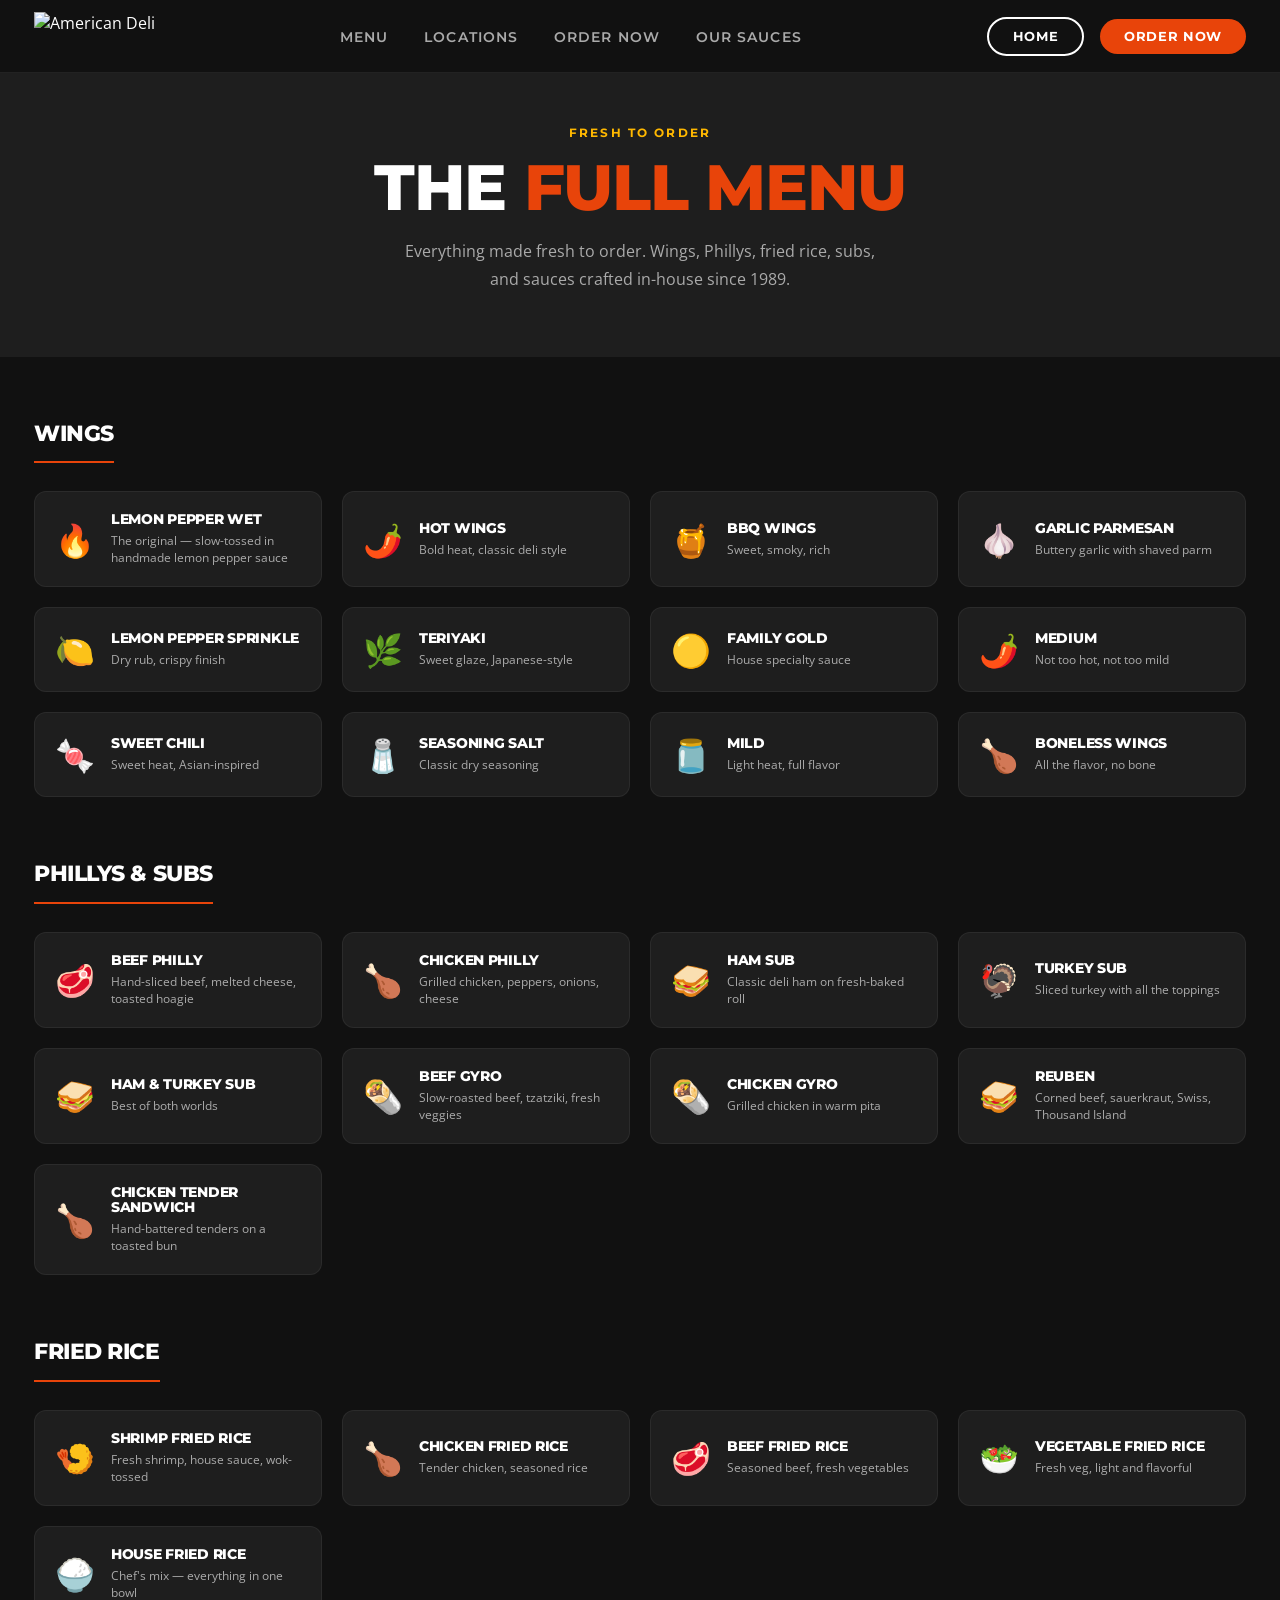
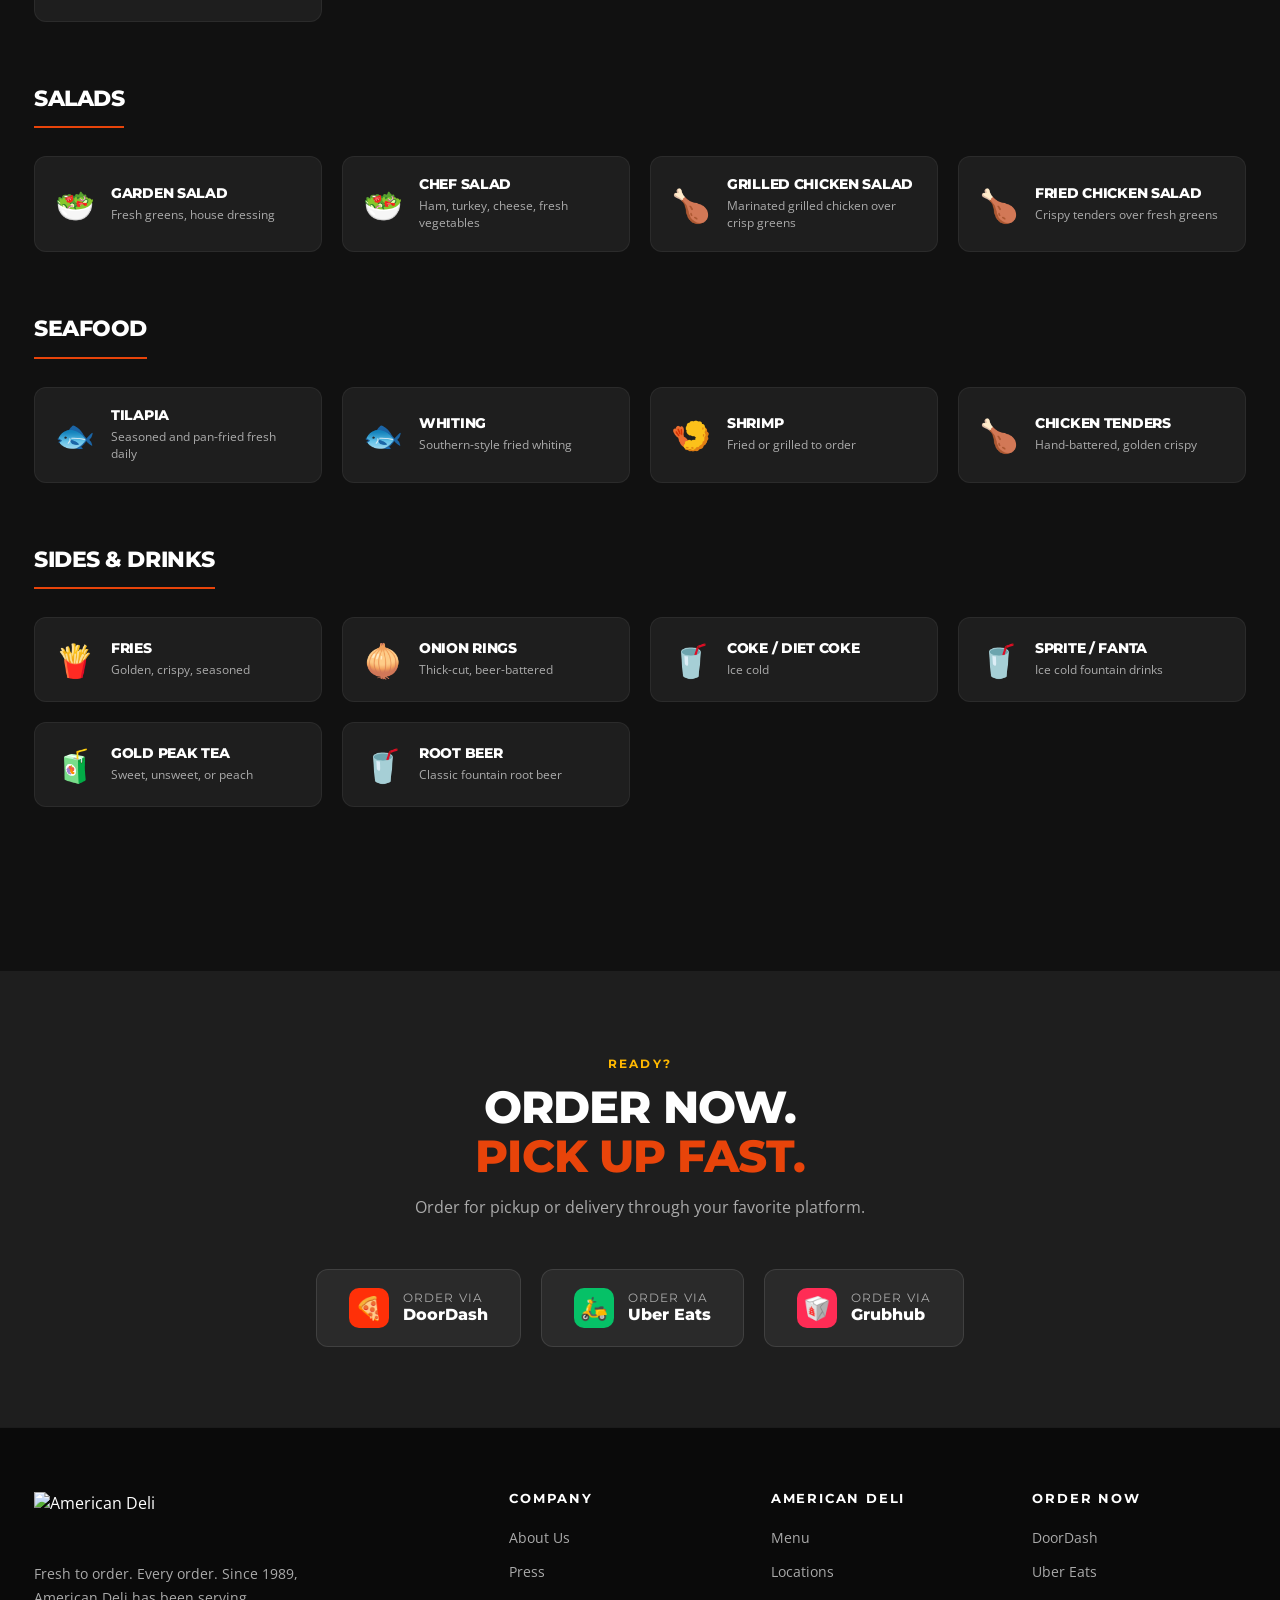
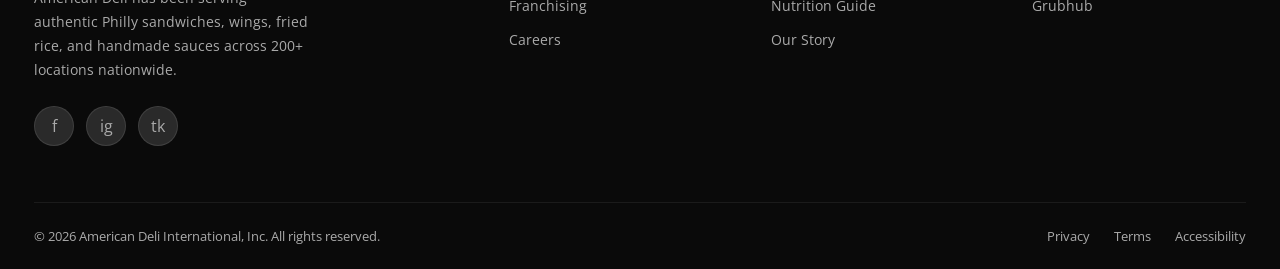
==== menu.html @ de36c2d8 "Full redesign: American Deli content with KFC Pakistan layout system - index.html: hero, deals grid," ====
<!DOCTYPE html>
<html lang="en">
<head>
  <meta charset="UTF-8" />
  <meta name="viewport" content="width=device-width, initial-scale=1.0" />
  <title>Menu — American Deli</title>
  <meta name="description" content="Full menu: wings, Philly sandwiches, fried rice, subs, sides, and more. Fresh to order at American Deli.">
  <link rel="stylesheet" href="css/style.css" />
  <link rel="preconnect" href="https://fonts.googleapis.com" />
  <link rel="preconnect" href="https://fonts.gstatic.com" crossorigin />
</head>
<body>

  <!-- ── HEADER ── -->
  <header id="header">
    <div class="container">
      <nav class="nav-inner">
        <a href="index.html" class="nav-logo">
          <img
            src="https://images.squarespace-cdn.com/content/v1/64d523ed9c2ac100f7d13950/18fa8849-ae9c-47ea-8ec4-4a75ed2f31cf/american+deli+logo.png?format=300w"
            alt="American Deli"
          />
        </a>

        <ul class="nav-links">
          <li><a href="menu.html" class="active">Menu</a></li>
          <li><a href="index.html#locations">Locations</a></li>
          <li><a href="index.html#order">Order Now</a></li>
          <li><a href="index.html#sauces">Our Sauces</a></li>
        </ul>

        <div class="nav-actions">
          <a href="index.html" class="btn btn-outline">Home</a>
          <a href="index.html#order" class="btn btn-primary">Order Now</a>
        </div>

        <button class="hamburger" id="hamburger" aria-label="Open menu">
          <span></span><span></span><span></span>
        </button>
      </nav>
    </div>

    <div class="mobile-menu" id="mobileMenu">
      <a href="menu.html">Menu</a>
      <a href="index.html#locations">Locations</a>
      <a href="index.html#sauces">Our Sauces</a>
      <a href="index.html#order" class="btn btn-primary">Order Now</a>
    </div>
  </header>

  <!-- ── MENU HERO ── -->
  <section class="menu-hero">
    <div class="container">
      <span class="section-label">Fresh To Order</span>
      <h1>The <span>Full Menu</span></h1>
      <p>Everything made fresh to order. Wings, Phillys, fried rice, subs, and sauces crafted in-house since 1989.</p>
    </div>
  </section>

  <!-- ── FULL MENU ── -->
  <section class="full-menu-section">
    <div class="container">

      <!-- WINGS -->
      <div class="menu-category-block reveal">
        <h3 class="category-title">Wings</h3>
        <div class="full-menu-grid">
          <div class="full-menu-item">
            <span class="item-icon">🔥</span>
            <div class="item-info">
              <h4>Lemon Pepper Wet</h4>
              <p>The original — slow-tossed in handmade lemon pepper sauce</p>
            </div>
          </div>
          <div class="full-menu-item">
            <span class="item-icon">🌶️</span>
            <div class="item-info">
              <h4>Hot Wings</h4>
              <p>Bold heat, classic deli style</p>
            </div>
          </div>
          <div class="full-menu-item">
            <span class="item-icon">🍯</span>
            <div class="item-info">
              <h4>BBQ Wings</h4>
              <p>Sweet, smoky, rich</p>
            </div>
          </div>
          <div class="full-menu-item">
            <span class="item-icon">🧄</span>
            <div class="item-info">
              <h4>Garlic Parmesan</h4>
              <p>Buttery garlic with shaved parm</p>
            </div>
          </div>
          <div class="full-menu-item">
            <span class="item-icon">🍋</span>
            <div class="item-info">
              <h4>Lemon Pepper Sprinkle</h4>
              <p>Dry rub, crispy finish</p>
            </div>
          </div>
          <div class="full-menu-item">
            <span class="item-icon">🌿</span>
            <div class="item-info">
              <h4>Teriyaki</h4>
              <p>Sweet glaze, Japanese-style</p>
            </div>
          </div>
          <div class="full-menu-item">
            <span class="item-icon">🟡</span>
            <div class="item-info">
              <h4>Family Gold</h4>
              <p>House specialty sauce</p>
            </div>
          </div>
          <div class="full-menu-item">
            <span class="item-icon">🌶️</span>
            <div class="item-info">
              <h4>Medium</h4>
              <p>Not too hot, not too mild</p>
            </div>
          </div>
          <div class="full-menu-item">
            <span class="item-icon">🍬</span>
            <div class="item-info">
              <h4>Sweet Chili</h4>
              <p>Sweet heat, Asian-inspired</p>
            </div>
          </div>
          <div class="full-menu-item">
            <span class="item-icon">🧂</span>
            <div class="item-info">
              <h4>Seasoning Salt</h4>
              <p>Classic dry seasoning</p>
            </div>
          </div>
          <div class="full-menu-item">
            <span class="item-icon">🫙</span>
            <div class="item-info">
              <h4>Mild</h4>
              <p>Light heat, full flavor</p>
            </div>
          </div>
          <div class="full-menu-item">
            <span class="item-icon">🍗</span>
            <div class="item-info">
              <h4>Boneless Wings</h4>
              <p>All the flavor, no bone</p>
            </div>
          </div>
        </div>
      </div>

      <!-- PHILLYS & SUBS -->
      <div class="menu-category-block reveal">
        <h3 class="category-title">Phillys & Subs</h3>
        <div class="full-menu-grid">
          <div class="full-menu-item">
            <span class="item-icon">🥩</span>
            <div class="item-info">
              <h4>Beef Philly</h4>
              <p>Hand-sliced beef, melted cheese, toasted hoagie</p>
            </div>
          </div>
          <div class="full-menu-item">
            <span class="item-icon">🍗</span>
            <div class="item-info">
              <h4>Chicken Philly</h4>
              <p>Grilled chicken, peppers, onions, cheese</p>
            </div>
          </div>
          <div class="full-menu-item">
            <span class="item-icon">🥪</span>
            <div class="item-info">
              <h4>Ham Sub</h4>
              <p>Classic deli ham on fresh-baked roll</p>
            </div>
          </div>
          <div class="full-menu-item">
            <span class="item-icon">🦃</span>
            <div class="item-info">
              <h4>Turkey Sub</h4>
              <p>Sliced turkey with all the toppings</p>
            </div>
          </div>
          <div class="full-menu-item">
            <span class="item-icon">🥪</span>
            <div class="item-info">
              <h4>Ham & Turkey Sub</h4>
              <p>Best of both worlds</p>
            </div>
          </div>
          <div class="full-menu-item">
            <span class="item-icon">🌯</span>
            <div class="item-info">
              <h4>Beef Gyro</h4>
              <p>Slow-roasted beef, tzatziki, fresh veggies</p>
            </div>
          </div>
          <div class="full-menu-item">
            <span class="item-icon">🌯</span>
            <div class="item-info">
              <h4>Chicken Gyro</h4>
              <p>Grilled chicken in warm pita</p>
            </div>
          </div>
          <div class="full-menu-item">
            <span class="item-icon">🥪</span>
            <div class="item-info">
              <h4>Reuben</h4>
              <p>Corned beef, sauerkraut, Swiss, Thousand Island</p>
            </div>
          </div>
          <div class="full-menu-item">
            <span class="item-icon">🍗</span>
            <div class="item-info">
              <h4>Chicken Tender Sandwich</h4>
              <p>Hand-battered tenders on a toasted bun</p>
            </div>
          </div>
        </div>
      </div>

      <!-- FRIED RICE -->
      <div class="menu-category-block reveal">
        <h3 class="category-title">Fried Rice</h3>
        <div class="full-menu-grid">
          <div class="full-menu-item">
            <span class="item-icon">🍤</span>
            <div class="item-info">
              <h4>Shrimp Fried Rice</h4>
              <p>Fresh shrimp, house sauce, wok-tossed</p>
            </div>
          </div>
          <div class="full-menu-item">
            <span class="item-icon">🍗</span>
            <div class="item-info">
              <h4>Chicken Fried Rice</h4>
              <p>Tender chicken, seasoned rice</p>
            </div>
          </div>
          <div class="full-menu-item">
            <span class="item-icon">🥩</span>
            <div class="item-info">
              <h4>Beef Fried Rice</h4>
              <p>Seasoned beef, fresh vegetables</p>
            </div>
          </div>
          <div class="full-menu-item">
            <span class="item-icon">🥗</span>
            <div class="item-info">
              <h4>Vegetable Fried Rice</h4>
              <p>Fresh veg, light and flavorful</p>
            </div>
          </div>
          <div class="full-menu-item">
            <span class="item-icon">🍚</span>
            <div class="item-info">
              <h4>House Fried Rice</h4>
              <p>Chef's mix — everything in one bowl</p>
            </div>
          </div>
        </div>
      </div>

      <!-- SALADS -->
      <div class="menu-category-block reveal">
        <h3 class="category-title">Salads</h3>
        <div class="full-menu-grid">
          <div class="full-menu-item">
            <span class="item-icon">🥗</span>
            <div class="item-info">
              <h4>Garden Salad</h4>
              <p>Fresh greens, house dressing</p>
            </div>
          </div>
          <div class="full-menu-item">
            <span class="item-icon">🥗</span>
            <div class="item-info">
              <h4>Chef Salad</h4>
              <p>Ham, turkey, cheese, fresh vegetables</p>
            </div>
          </div>
          <div class="full-menu-item">
            <span class="item-icon">🍗</span>
            <div class="item-info">
              <h4>Grilled Chicken Salad</h4>
              <p>Marinated grilled chicken over crisp greens</p>
            </div>
          </div>
          <div class="full-menu-item">
            <span class="item-icon">🍗</span>
            <div class="item-info">
              <h4>Fried Chicken Salad</h4>
              <p>Crispy tenders over fresh greens</p>
            </div>
          </div>
        </div>
      </div>

      <!-- SEAFOOD -->
      <div class="menu-category-block reveal">
        <h3 class="category-title">Seafood</h3>
        <div class="full-menu-grid">
          <div class="full-menu-item">
            <span class="item-icon">🐟</span>
            <div class="item-info">
              <h4>Tilapia</h4>
              <p>Seasoned and pan-fried fresh daily</p>
            </div>
          </div>
          <div class="full-menu-item">
            <span class="item-icon">🐟</span>
            <div class="item-info">
              <h4>Whiting</h4>
              <p>Southern-style fried whiting</p>
            </div>
          </div>
          <div class="full-menu-item">
            <span class="item-icon">🍤</span>
            <div class="item-info">
              <h4>Shrimp</h4>
              <p>Fried or grilled to order</p>
            </div>
          </div>
          <div class="full-menu-item">
            <span class="item-icon">🍗</span>
            <div class="item-info">
              <h4>Chicken Tenders</h4>
              <p>Hand-battered, golden crispy</p>
            </div>
          </div>
        </div>
      </div>

      <!-- SIDES & DRINKS -->
      <div class="menu-category-block reveal">
        <h3 class="category-title">Sides & Drinks</h3>
        <div class="full-menu-grid">
          <div class="full-menu-item">
            <span class="item-icon">🍟</span>
            <div class="item-info">
              <h4>Fries</h4>
              <p>Golden, crispy, seasoned</p>
            </div>
          </div>
          <div class="full-menu-item">
            <span class="item-icon">🧅</span>
            <div class="item-info">
              <h4>Onion Rings</h4>
              <p>Thick-cut, beer-battered</p>
            </div>
          </div>
          <div class="full-menu-item">
            <span class="item-icon">🥤</span>
            <div class="item-info">
              <h4>Coke / Diet Coke</h4>
              <p>Ice cold</p>
            </div>
          </div>
          <div class="full-menu-item">
            <span class="item-icon">🥤</span>
            <div class="item-info">
              <h4>Sprite / Fanta</h4>
              <p>Ice cold fountain drinks</p>
            </div>
          </div>
          <div class="full-menu-item">
            <span class="item-icon">🧃</span>
            <div class="item-info">
              <h4>Gold Peak Tea</h4>
              <p>Sweet, unsweet, or peach</p>
            </div>
          </div>
          <div class="full-menu-item">
            <span class="item-icon">🥤</span>
            <div class="item-info">
              <h4>Root Beer</h4>
              <p>Classic fountain root beer</p>
            </div>
          </div>
        </div>
      </div>

    </div>
  </section>

  <!-- ── ORDER CTA ── -->
  <section class="order-section" id="order" style="padding: 80px 0;">
    <div class="container">
      <span class="section-label reveal">Ready?</span>
      <h2 class="reveal">Order Now.<br /><span>Pick Up Fast.</span></h2>
      <p class="subtitle reveal">
        Order for pickup or delivery through your favorite platform.
      </p>
      <div class="platforms-grid reveal">
        <a href="#" class="platform-btn">
          <div class="platform-icon" style="background:#FF3008;">🍕</div>
          <div class="platform-info">
            <div class="label">Order via</div>
            <div class="name">DoorDash</div>
          </div>
        </a>
        <a href="#" class="platform-btn">
          <div class="platform-icon" style="background:#06C167;">🛵</div>
          <div class="platform-info">
            <div class="label">Order via</div>
            <div class="name">Uber Eats</div>
          </div>
        </a>
        <a href="#" class="platform-btn">
          <div class="platform-icon" style="background:#FF2C55;">🥡</div>
          <div class="platform-info">
            <div class="label">Order via</div>
            <div class="name">Grubhub</div>
          </div>
        </a>
      </div>
    </div>
  </section>

  <!-- ── FOOTER ── -->
  <footer>
    <div class="container">
      <div class="footer-grid">
        <div class="footer-brand">
          <img
            src="https://images.squarespace-cdn.com/content/v1/64d523ed9c2ac100f7d13950/18fa8849-ae9c-47ea-8ec4-4a75ed2f31cf/american+deli+logo.png?format=300w"
            alt="American Deli"
          />
          <p>
            Fresh to order. Every order. Since 1989, American Deli has been serving
            authentic Philly sandwiches, wings, fried rice, and handmade sauces
            across 200+ locations nationwide.
          </p>
          <div class="footer-social">
            <a href="#" class="social-link" aria-label="Facebook">f</a>
            <a href="#" class="social-link" aria-label="Instagram">ig</a>
            <a href="#" class="social-link" aria-label="TikTok">tk</a>
          </div>
        </div>

        <div class="footer-col">
          <h5>Company</h5>
          <ul>
            <li><a href="#">About Us</a></li>
            <li><a href="#">Press</a></li>
            <li><a href="#">Franchising</a></li>
            <li><a href="#">Careers</a></li>
          </ul>
        </div>

        <div class="footer-col">
          <h5>American Deli</h5>
          <ul>
            <li><a href="menu.html">Menu</a></li>
            <li><a href="#">Locations</a></li>
            <li><a href="#">Nutrition Guide</a></li>
            <li><a href="#">Our Story</a></li>
          </ul>
        </div>

        <div class="footer-col">
          <h5>Order Now</h5>
          <ul>
            <li><a href="#">DoorDash</a></li>
            <li><a href="#">Uber Eats</a></li>
            <li><a href="#">Grubhub</a></li>
          </ul>
        </div>
      </div>

      <div class="footer-bottom">
        <p>&copy; 2026 American Deli International, Inc. All rights reserved.</p>
        <div class="footer-legal">
          <a href="#">Privacy</a>
          <a href="#">Terms</a>
          <a href="#">Accessibility</a>
        </div>
      </div>
    </div>
  </footer>

  <script src="js/main.js"></script>
</body>
</html>
---- css/style.css ----
/* ============================================================
   AMERICAN DELI — KFC Pakistan Layout System
   Colors: American Deli Brand | Layout: KFC Pakistan
   ============================================================ */

@import url('https://fonts.googleapis.com/css2?family=Montserrat:wght@400;600;700;800;900&family=Open+Sans:wght@400;600&display=swap');

/* ── Reset & Base ── */
*, *::before, *::after { margin: 0; padding: 0; box-sizing: border-box; }

:root {
  --red:        #D62300;
  --orange:     #E8440A;
  --gold:       #FFB800;
  --dark:       #111111;
  --dark-card:  #1E1E1E;
  --dark-2:     #2A2A2A;
  --mid:        #3A3A3A;
  --light:      #F5F0E8;
  --white:      #FFFFFF;
  --text-muted: #AAAAAA;
  --radius:     12px;
  --radius-lg:  20px;
  --transition: 0.3s ease;
  --shadow:     0 8px 32px rgba(0,0,0,0.45);
}

html { scroll-behavior: smooth; }

body {
  font-family: 'Open Sans', sans-serif;
  background: var(--dark);
  color: var(--white);
  overflow-x: hidden;
}

h1, h2, h3, h4, h5 {
  font-family: 'Montserrat', sans-serif;
  font-weight: 800;
  line-height: 1.1;
  letter-spacing: -0.02em;
}

a { text-decoration: none; color: inherit; }
img { display: block; max-width: 100%; }
ul { list-style: none; }

/* ── Utility ── */
.container {
  width: 100%;
  max-width: 1260px;
  margin: 0 auto;
  padding: 0 24px;
}

.btn {
  display: inline-flex;
  align-items: center;
  gap: 8px;
  padding: 14px 32px;
  border-radius: 50px;
  font-family: 'Montserrat', sans-serif;
  font-weight: 700;
  font-size: 0.9rem;
  letter-spacing: 0.05em;
  text-transform: uppercase;
  cursor: pointer;
  border: none;
  transition: transform var(--transition), box-shadow var(--transition), background var(--transition);
}

.btn:hover { transform: translateY(-2px); box-shadow: 0 8px 24px rgba(232,68,10,0.45); }
.btn:active { transform: translateY(0); }

.btn-primary {
  background: var(--orange);
  color: var(--white);
}
.btn-primary:hover { background: var(--red); }

.btn-outline {
  background: transparent;
  color: var(--white);
  border: 2px solid var(--white);
}
.btn-outline:hover {
  background: var(--white);
  color: var(--dark);
  box-shadow: 0 8px 24px rgba(255,255,255,0.2);
}

.btn-gold {
  background: var(--gold);
  color: var(--dark);
}
.btn-gold:hover { background: #e6a500; box-shadow: 0 8px 24px rgba(255,184,0,0.45); }

.section-label {
  display: inline-block;
  font-family: 'Montserrat', sans-serif;
  font-size: 0.75rem;
  font-weight: 700;
  letter-spacing: 0.18em;
  text-transform: uppercase;
  color: var(--gold);
  margin-bottom: 12px;
}

/* ============================================================
   HEADER / NAV
   ============================================================ */
#header {
  position: fixed;
  top: 0; left: 0; right: 0;
  z-index: 1000;
  background: rgba(17,17,17,0.96);
  backdrop-filter: blur(12px);
  border-bottom: 1px solid rgba(255,255,255,0.07);
  transition: background var(--transition);
}

#header.scrolled {
  background: rgba(17,17,17,0.99);
  box-shadow: 0 4px 24px rgba(0,0,0,0.5);
}

.nav-inner {
  display: flex;
  align-items: center;
  justify-content: space-between;
  height: 72px;
  gap: 32px;
}

.nav-logo img {
  height: 48px;
  width: auto;
  object-fit: contain;
}

.nav-links {
  display: flex;
  align-items: center;
  gap: 36px;
}

.nav-links a {
  font-family: 'Montserrat', sans-serif;
  font-weight: 600;
  font-size: 0.85rem;
  letter-spacing: 0.08em;
  text-transform: uppercase;
  color: var(--text-muted);
  transition: color var(--transition);
  position: relative;
}

.nav-links a::after {
  content: '';
  position: absolute;
  bottom: -4px; left: 0;
  width: 0; height: 2px;
  background: var(--orange);
  transition: width var(--transition);
}

.nav-links a:hover { color: var(--white); }
.nav-links a:hover::after { width: 100%; }
.nav-links a.active { color: var(--white); }
.nav-links a.active::after { width: 100%; }

.nav-actions { display: flex; align-items: center; gap: 16px; }

.nav-actions .btn { padding: 10px 24px; font-size: 0.8rem; }

.hamburger {
  display: none;
  flex-direction: column;
  gap: 5px;
  cursor: pointer;
  padding: 4px;
  background: none;
  border: none;
}

.hamburger span {
  display: block;
  width: 26px; height: 2px;
  background: var(--white);
  border-radius: 2px;
  transition: var(--transition);
}

.hamburger.open span:nth-child(1) { transform: rotate(45deg) translate(5px, 5px); }
.hamburger.open span:nth-child(2) { opacity: 0; }
.hamburger.open span:nth-child(3) { transform: rotate(-45deg) translate(5px, -5px); }

.mobile-menu {
  display: none;
  flex-direction: column;
  background: var(--dark-card);
  padding: 24px;
  border-top: 1px solid rgba(255,255,255,0.07);
}

.mobile-menu.open { display: flex; }

.mobile-menu a {
  font-family: 'Montserrat', sans-serif;
  font-weight: 700;
  font-size: 1.1rem;
  text-transform: uppercase;
  letter-spacing: 0.06em;
  color: var(--white);
  padding: 14px 0;
  border-bottom: 1px solid rgba(255,255,255,0.07);
  transition: color var(--transition);
}

.mobile-menu a:hover { color: var(--orange); }
.mobile-menu .btn { margin-top: 20px; width: 100%; justify-content: center; }

/* ============================================================
   ANNOUNCEMENT TICKER
   ============================================================ */
.ticker-bar {
  background: var(--orange);
  padding: 10px 0;
  overflow: hidden;
  margin-top: 72px;
}

.ticker-track {
  display: flex;
  gap: 64px;
  animation: ticker 25s linear infinite;
  white-space: nowrap;
}

.ticker-track span {
  font-family: 'Montserrat', sans-serif;
  font-weight: 700;
  font-size: 0.78rem;
  letter-spacing: 0.15em;
  text-transform: uppercase;
  color: var(--white);
  flex-shrink: 0;
}

.ticker-track span::before {
  content: '★';
  margin-right: 24px;
  color: var(--gold);
}

@keyframes ticker {
  from { transform: translateX(0); }
  to   { transform: translateX(-50%); }
}

/* ============================================================
   HERO
   ============================================================ */
.hero {
  position: relative;
  min-height: 92vh;
  display: flex;
  align-items: center;
  overflow: hidden;
  background: var(--dark);
}

.hero-bg {
  position: absolute;
  inset: 0;
  background-image: url('https://images.squarespace-cdn.com/content/v1/64d523ed9c2ac100f7d13950/fda7f57f-2d2b-4f6a-8cf2-ff413289a75f/Hero-food.jpg');
  background-size: cover;
  background-position: center 30%;
  transform: scale(1.05);
  transition: transform 8s ease;
}

.hero-bg.loaded { transform: scale(1); }

.hero-overlay {
  position: absolute;
  inset: 0;
  background: linear-gradient(
    105deg,
    rgba(17,17,17,0.92) 0%,
    rgba(17,17,17,0.75) 45%,
    rgba(17,17,17,0.2) 100%
  );
}

.hero-content {
  position: relative;
  z-index: 2;
  max-width: 640px;
}

.hero-content .section-label { font-size: 0.8rem; }

.hero-content h1 {
  font-size: clamp(2.8rem, 6vw, 5.2rem);
  font-weight: 900;
  text-transform: uppercase;
  color: var(--white);
  margin-bottom: 8px;
  line-height: 1.0;
}

.hero-content h1 span { color: var(--orange); }

.hero-subtitle {
  font-size: clamp(1rem, 2vw, 1.25rem);
  color: var(--text-muted);
  font-weight: 400;
  line-height: 1.6;
  margin-bottom: 36px;
  max-width: 480px;
}

.hero-actions { display: flex; gap: 16px; flex-wrap: wrap; }

.hero-badge {
  position: absolute;
  bottom: 40px; right: 40px;
  width: 110px; height: 110px;
  border-radius: 50%;
  background: var(--orange);
  display: flex;
  flex-direction: column;
  align-items: center;
  justify-content: center;
  text-align: center;
  padding: 12px;
  animation: pulse-badge 3s ease-in-out infinite;
  z-index: 2;
}

.hero-badge span:first-child {
  font-family: 'Montserrat', sans-serif;
  font-weight: 900;
  font-size: 1.6rem;
  line-height: 1;
  color: var(--white);
}

.hero-badge span:last-child {
  font-family: 'Montserrat', sans-serif;
  font-weight: 700;
  font-size: 0.6rem;
  letter-spacing: 0.1em;
  text-transform: uppercase;
  color: rgba(255,255,255,0.85);
}

@keyframes pulse-badge {
  0%, 100% { transform: scale(1); box-shadow: 0 0 0 0 rgba(232,68,10,0.5); }
  50% { transform: scale(1.04); box-shadow: 0 0 0 16px rgba(232,68,10,0); }
}

/* ============================================================
   FEATURED DEALS STRIP
   ============================================================ */
.deals-strip {
  background: var(--dark-card);
  padding: 64px 0;
}

.section-header {
  display: flex;
  align-items: flex-end;
  justify-content: space-between;
  margin-bottom: 40px;
  gap: 16px;
}

.section-header h2 {
  font-size: clamp(1.6rem, 3vw, 2.4rem);
  text-transform: uppercase;
  color: var(--white);
}

.section-header h2 span { color: var(--orange); }

.deals-grid {
  display: grid;
  grid-template-columns: repeat(3, 1fr);
  gap: 24px;
}

.deal-card {
  background: var(--dark-2);
  border-radius: var(--radius-lg);
  overflow: hidden;
  position: relative;
  cursor: pointer;
  transition: transform var(--transition), box-shadow var(--transition);
  border: 1px solid rgba(255,255,255,0.06);
}

.deal-card:hover {
  transform: translateY(-6px);
  box-shadow: 0 20px 48px rgba(0,0,0,0.5);
  border-color: rgba(232,68,10,0.3);
}

.deal-card-img {
  position: relative;
  height: 220px;
  overflow: hidden;
  background: var(--mid);
}

.deal-card-img img {
  width: 100%; height: 100%;
  object-fit: cover;
  transition: transform 0.5s ease;
}

.deal-card:hover .deal-card-img img { transform: scale(1.08); }

.deal-tag {
  position: absolute;
  top: 14px; left: 14px;
  background: var(--orange);
  color: var(--white);
  font-family: 'Montserrat', sans-serif;
  font-weight: 700;
  font-size: 0.7rem;
  letter-spacing: 0.1em;
  text-transform: uppercase;
  padding: 5px 12px;
  border-radius: 50px;
}

.deal-card-body {
  padding: 20px 22px 24px;
}

.deal-card-body h3 {
  font-size: 1.1rem;
  font-weight: 800;
  text-transform: uppercase;
  color: var(--white);
  margin-bottom: 8px;
}

.deal-card-body p {
  font-size: 0.85rem;
  color: var(--text-muted);
  line-height: 1.6;
  margin-bottom: 18px;
}

.deal-card-footer {
  display: flex;
  align-items: center;
  justify-content: space-between;
}

.deal-card-footer .btn { padding: 10px 22px; font-size: 0.78rem; }

/* ============================================================
   SIGNATURE SECTION (Split layout)
   ============================================================ */
.signature-section {
  padding: 100px 0;
  background: var(--dark);
}

.signature-grid {
  display: grid;
  grid-template-columns: 1fr 1fr;
  gap: 80px;
  align-items: center;
}

.signature-grid.reverse { direction: rtl; }
.signature-grid.reverse > * { direction: ltr; }

.signature-text .section-label { margin-bottom: 16px; }

.signature-text h2 {
  font-size: clamp(2rem, 4vw, 3.2rem);
  text-transform: uppercase;
  color: var(--white);
  margin-bottom: 20px;
}

.signature-text h2 span { color: var(--orange); }

.signature-text p {
  font-size: 1rem;
  color: var(--text-muted);
  line-height: 1.8;
  margin-bottom: 32px;
}

.signature-img {
  position: relative;
  border-radius: var(--radius-lg);
  overflow: hidden;
}

.signature-img::before {
  content: '';
  position: absolute;
  inset: -2px;
  border-radius: var(--radius-lg);
  background: linear-gradient(135deg, var(--orange), var(--gold));
  z-index: -1;
}

.signature-img img {
  width: 100%; height: 480px;
  object-fit: cover;
  border-radius: var(--radius-lg);
}

/* ============================================================
   MENU CATEGORIES
   ============================================================ */
.menu-section {
  background: var(--dark-card);
  padding: 80px 0;
}

.menu-tabs {
  display: flex;
  gap: 8px;
  margin-bottom: 48px;
  flex-wrap: wrap;
}

.menu-tab {
  padding: 10px 24px;
  border-radius: 50px;
  font-family: 'Montserrat', sans-serif;
  font-weight: 700;
  font-size: 0.82rem;
  letter-spacing: 0.06em;
  text-transform: uppercase;
  cursor: pointer;
  background: var(--dark-2);
  color: var(--text-muted);
  border: 1px solid rgba(255,255,255,0.07);
  transition: var(--transition);
}

.menu-tab:hover, .menu-tab.active {
  background: var(--orange);
  color: var(--white);
  border-color: var(--orange);
}

.menu-grid {
  display: grid;
  grid-template-columns: repeat(4, 1fr);
  gap: 20px;
}

.menu-card {
  background: var(--dark-2);
  border-radius: var(--radius);
  overflow: hidden;
  border: 1px solid rgba(255,255,255,0.06);
  transition: transform var(--transition), box-shadow var(--transition);
  cursor: pointer;
}

.menu-card:hover {
  transform: translateY(-4px);
  box-shadow: var(--shadow);
  border-color: rgba(232,68,10,0.25);
}

.menu-card-img {
  height: 180px;
  overflow: hidden;
  background: var(--mid);
}

.menu-card-img img {
  width: 100%; height: 100%;
  object-fit: cover;
  transition: transform 0.4s ease;
}

.menu-card:hover .menu-card-img img { transform: scale(1.1); }

.menu-card-info {
  padding: 16px 18px 20px;
}

.menu-card-info h4 {
  font-size: 0.95rem;
  font-weight: 800;
  text-transform: uppercase;
  color: var(--white);
  margin-bottom: 6px;
  line-height: 1.3;
}

.menu-card-info p {
  font-size: 0.8rem;
  color: var(--text-muted);
  line-height: 1.5;
}

/* ============================================================
   SAUCE FEATURE BANNER
   ============================================================ */
.sauce-banner {
  padding: 80px 0;
  background: var(--dark);
}

.sauce-inner {
  background: linear-gradient(135deg, var(--red) 0%, var(--orange) 50%, #FF6B00 100%);
  border-radius: 24px;
  padding: 64px;
  display: grid;
  grid-template-columns: 1fr auto;
  align-items: center;
  gap: 48px;
  overflow: hidden;
  position: relative;
}

.sauce-inner::before {
  content: '';
  position: absolute;
  top: -60px; right: -60px;
  width: 300px; height: 300px;
  border-radius: 50%;
  background: rgba(255,255,255,0.06);
}

.sauce-inner::after {
  content: '';
  position: absolute;
  bottom: -40px; right: 180px;
  width: 180px; height: 180px;
  border-radius: 50%;
  background: rgba(255,255,255,0.04);
}

.sauce-text .section-label { color: rgba(255,255,255,0.7); }

.sauce-text h2 {
  font-size: clamp(2rem, 4vw, 3rem);
  color: var(--white);
  text-transform: uppercase;
  margin-bottom: 16px;
}

.sauce-text p {
  font-size: 1rem;
  color: rgba(255,255,255,0.8);
  line-height: 1.7;
  margin-bottom: 28px;
  max-width: 480px;
}

.sauce-img {
  position: relative;
  z-index: 1;
  flex-shrink: 0;
}

.sauce-img img {
  width: 280px;
  height: auto;
  object-fit: contain;
  filter: drop-shadow(0 16px 32px rgba(0,0,0,0.4));
  animation: float 4s ease-in-out infinite;
}

@keyframes float {
  0%, 100% { transform: translateY(0); }
  50% { transform: translateY(-12px); }
}

/* ============================================================
   ORDERING PLATFORMS
   ============================================================ */
.order-section {
  background: var(--dark-card);
  padding: 80px 0;
  text-align: center;
}

.order-section h2 {
  font-size: clamp(1.8rem, 3.5vw, 2.8rem);
  text-transform: uppercase;
  margin-bottom: 12px;
}

.order-section h2 span { color: var(--orange); }

.order-section .subtitle {
  font-size: 1rem;
  color: var(--text-muted);
  max-width: 500px;
  margin: 0 auto 48px;
  line-height: 1.7;
}

.platforms-grid {
  display: flex;
  justify-content: center;
  gap: 20px;
  flex-wrap: wrap;
}

.platform-btn {
  display: flex;
  align-items: center;
  gap: 14px;
  padding: 18px 32px;
  background: var(--dark-2);
  border: 1px solid rgba(255,255,255,0.1);
  border-radius: var(--radius);
  cursor: pointer;
  transition: var(--transition);
  font-family: 'Montserrat', sans-serif;
  color: var(--white);
}

.platform-btn:hover {
  border-color: var(--orange);
  background: rgba(232,68,10,0.12);
  transform: translateY(-3px);
  box-shadow: 0 8px 24px rgba(232,68,10,0.2);
}

.platform-icon {
  width: 40px; height: 40px;
  border-radius: 10px;
  display: flex; align-items: center; justify-content: center;
  font-size: 1.4rem;
}

.platform-info { text-align: left; }
.platform-info .label { font-size: 0.72rem; color: var(--text-muted); text-transform: uppercase; letter-spacing: 0.1em; }
.platform-info .name { font-size: 1rem; font-weight: 800; }

/* ============================================================
   LOCATIONS TEASER
   ============================================================ */
.locations-section {
  padding: 80px 0;
  background: var(--dark);
}

.locations-inner {
  display: grid;
  grid-template-columns: 1fr 1fr;
  gap: 64px;
  align-items: center;
}

.locations-text h2 {
  font-size: clamp(2rem, 4vw, 3rem);
  text-transform: uppercase;
  margin-bottom: 16px;
}

.locations-text h2 span { color: var(--orange); }

.locations-text p {
  font-size: 1rem;
  color: var(--text-muted);
  line-height: 1.8;
  margin-bottom: 32px;
}

.locations-stat {
  display: flex;
  gap: 40px;
  margin-bottom: 36px;
}

.stat-item h3 {
  font-size: 3rem;
  font-weight: 900;
  color: var(--orange);
  line-height: 1;
}

.stat-item p {
  font-size: 0.85rem;
  color: var(--text-muted);
  text-transform: uppercase;
  letter-spacing: 0.1em;
  margin-bottom: 0;
}

.locations-map {
  background: var(--dark-2);
  border-radius: var(--radius-lg);
  height: 380px;
  display: flex;
  align-items: center;
  justify-content: center;
  border: 1px solid rgba(255,255,255,0.07);
  overflow: hidden;
  position: relative;
}

.map-placeholder {
  text-align: center;
  color: var(--text-muted);
}

.map-placeholder .map-icon { font-size: 3.5rem; margin-bottom: 16px; }
.map-placeholder h4 { font-size: 1.2rem; text-transform: uppercase; margin-bottom: 8px; color: var(--white); }
.map-placeholder p { font-size: 0.85rem; }

/* ============================================================
   FOOTER
   ============================================================ */
footer {
  background: #0A0A0A;
  border-top: 1px solid rgba(255,255,255,0.07);
  padding: 64px 0 0;
}

.footer-grid {
  display: grid;
  grid-template-columns: 2fr 1fr 1fr 1fr;
  gap: 48px;
  margin-bottom: 56px;
}

.footer-brand img {
  height: 50px;
  width: auto;
  margin-bottom: 20px;
  object-fit: contain;
}

.footer-brand p {
  font-size: 0.88rem;
  color: var(--text-muted);
  line-height: 1.7;
  margin-bottom: 24px;
  max-width: 280px;
}

.footer-social {
  display: flex;
  gap: 12px;
}

.social-link {
  width: 40px; height: 40px;
  border-radius: 50%;
  background: var(--dark-2);
  border: 1px solid rgba(255,255,255,0.1);
  display: flex; align-items: center; justify-content: center;
  font-size: 1rem;
  transition: var(--transition);
  color: var(--text-muted);
}

.social-link:hover {
  background: var(--orange);
  border-color: var(--orange);
  color: var(--white);
  transform: translateY(-2px);
}

.footer-col h5 {
  font-family: 'Montserrat', sans-serif;
  font-size: 0.8rem;
  font-weight: 700;
  letter-spacing: 0.14em;
  text-transform: uppercase;
  color: var(--white);
  margin-bottom: 20px;
}

.footer-col ul li { margin-bottom: 12px; }

.footer-col ul li a {
  font-size: 0.88rem;
  color: var(--text-muted);
  transition: color var(--transition);
}

.footer-col ul li a:hover { color: var(--orange); }

.footer-bottom {
  border-top: 1px solid rgba(255,255,255,0.07);
  padding: 24px 0;
  display: flex;
  align-items: center;
  justify-content: space-between;
  gap: 16px;
  flex-wrap: wrap;
}

.footer-bottom p {
  font-size: 0.82rem;
  color: var(--text-muted);
}

.footer-legal {
  display: flex;
  gap: 24px;
}

.footer-legal a {
  font-size: 0.82rem;
  color: var(--text-muted);
  transition: color var(--transition);
}

.footer-legal a:hover { color: var(--white); }

/* ============================================================
   MENU PAGE SPECIFIC
   ============================================================ */
.menu-hero {
  background: var(--dark-card);
  padding: 120px 0 64px;
  text-align: center;
}

.menu-hero h1 {
  font-size: clamp(2.4rem, 5vw, 4rem);
  text-transform: uppercase;
  margin-bottom: 16px;
}

.menu-hero h1 span { color: var(--orange); }

.menu-hero p {
  font-size: 1rem;
  color: var(--text-muted);
  max-width: 480px;
  margin: 0 auto;
  line-height: 1.7;
}

.full-menu-section {
  padding: 64px 0 100px;
  background: var(--dark);
}

.menu-category-block { margin-bottom: 64px; }

.category-title {
  font-size: 1.4rem;
  text-transform: uppercase;
  color: var(--white);
  margin-bottom: 28px;
  padding-bottom: 16px;
  border-bottom: 2px solid var(--orange);
  display: inline-block;
}

.full-menu-grid {
  display: grid;
  grid-template-columns: repeat(auto-fill, minmax(240px, 1fr));
  gap: 20px;
}

.full-menu-item {
  background: var(--dark-card);
  border-radius: var(--radius);
  padding: 20px;
  border: 1px solid rgba(255,255,255,0.06);
  display: flex;
  align-items: center;
  gap: 16px;
  transition: var(--transition);
  cursor: pointer;
}

.full-menu-item:hover {
  border-color: var(--orange);
  background: rgba(232,68,10,0.07);
  transform: translateX(4px);
}

.item-icon {
  font-size: 2rem;
  flex-shrink: 0;
}

.item-info h4 {
  font-size: 0.9rem;
  font-weight: 800;
  text-transform: uppercase;
  color: var(--white);
  margin-bottom: 4px;
}

.item-info p {
  font-size: 0.78rem;
  color: var(--text-muted);
}

/* ============================================================
   SCROLL REVEAL
   ============================================================ */
.reveal {
  opacity: 0;
  transform: translateY(32px);
  transition: opacity 0.7s ease, transform 0.7s ease;
}

.reveal.visible {
  opacity: 1;
  transform: translateY(0);
}

.reveal-delay-1 { transition-delay: 0.1s; }
.reveal-delay-2 { transition-delay: 0.2s; }
.reveal-delay-3 { transition-delay: 0.3s; }
.reveal-delay-4 { transition-delay: 0.4s; }

/* ============================================================
   RESPONSIVE
   ============================================================ */
@media (max-width: 1024px) {
  .deals-grid { grid-template-columns: repeat(2, 1fr); }
  .menu-grid { grid-template-columns: repeat(3, 1fr); }
  .footer-grid { grid-template-columns: 1fr 1fr; }
  .signature-grid { gap: 48px; }
}

@media (max-width: 768px) {
  .nav-links, .nav-actions .btn-outline { display: none; }
  .hamburger { display: flex; }

  .hero { min-height: 85vh; }
  .hero-badge { display: none; }

  .deals-grid { grid-template-columns: 1fr; }
  .menu-grid { grid-template-columns: repeat(2, 1fr); }
  .signature-grid, .signature-grid.reverse {
    grid-template-columns: 1fr;
    direction: ltr;
    gap: 40px;
  }
  .signature-grid.reverse .signature-text { order: 2; }
  .signature-grid.reverse .signature-img  { order: 1; }
  .signature-img img { height: 300px; }

  .sauce-inner {
    grid-template-columns: 1fr;
    padding: 40px 32px;
    text-align: center;
  }
  .sauce-img { display: none; }

  .locations-inner { grid-template-columns: 1fr; }
  .locations-map { height: 260px; }

  .footer-grid { grid-template-columns: 1fr 1fr; }

  .full-menu-grid { grid-template-columns: 1fr; }
}

@media (max-width: 480px) {
  .container { padding: 0 16px; }
  .menu-grid { grid-template-columns: 1fr; }
  .footer-grid { grid-template-columns: 1fr; }
  .hero-actions { flex-direction: column; }
  .hero-actions .btn { width: 100%; justify-content: center; }
  .platforms-grid { flex-direction: column; align-items: center; }
  .platform-btn { width: 100%; max-width: 320px; }
  .locations-stat { gap: 24px; }
  .stat-item h3 { font-size: 2.4rem; }
  .section-header { flex-direction: column; align-items: flex-start; }
}
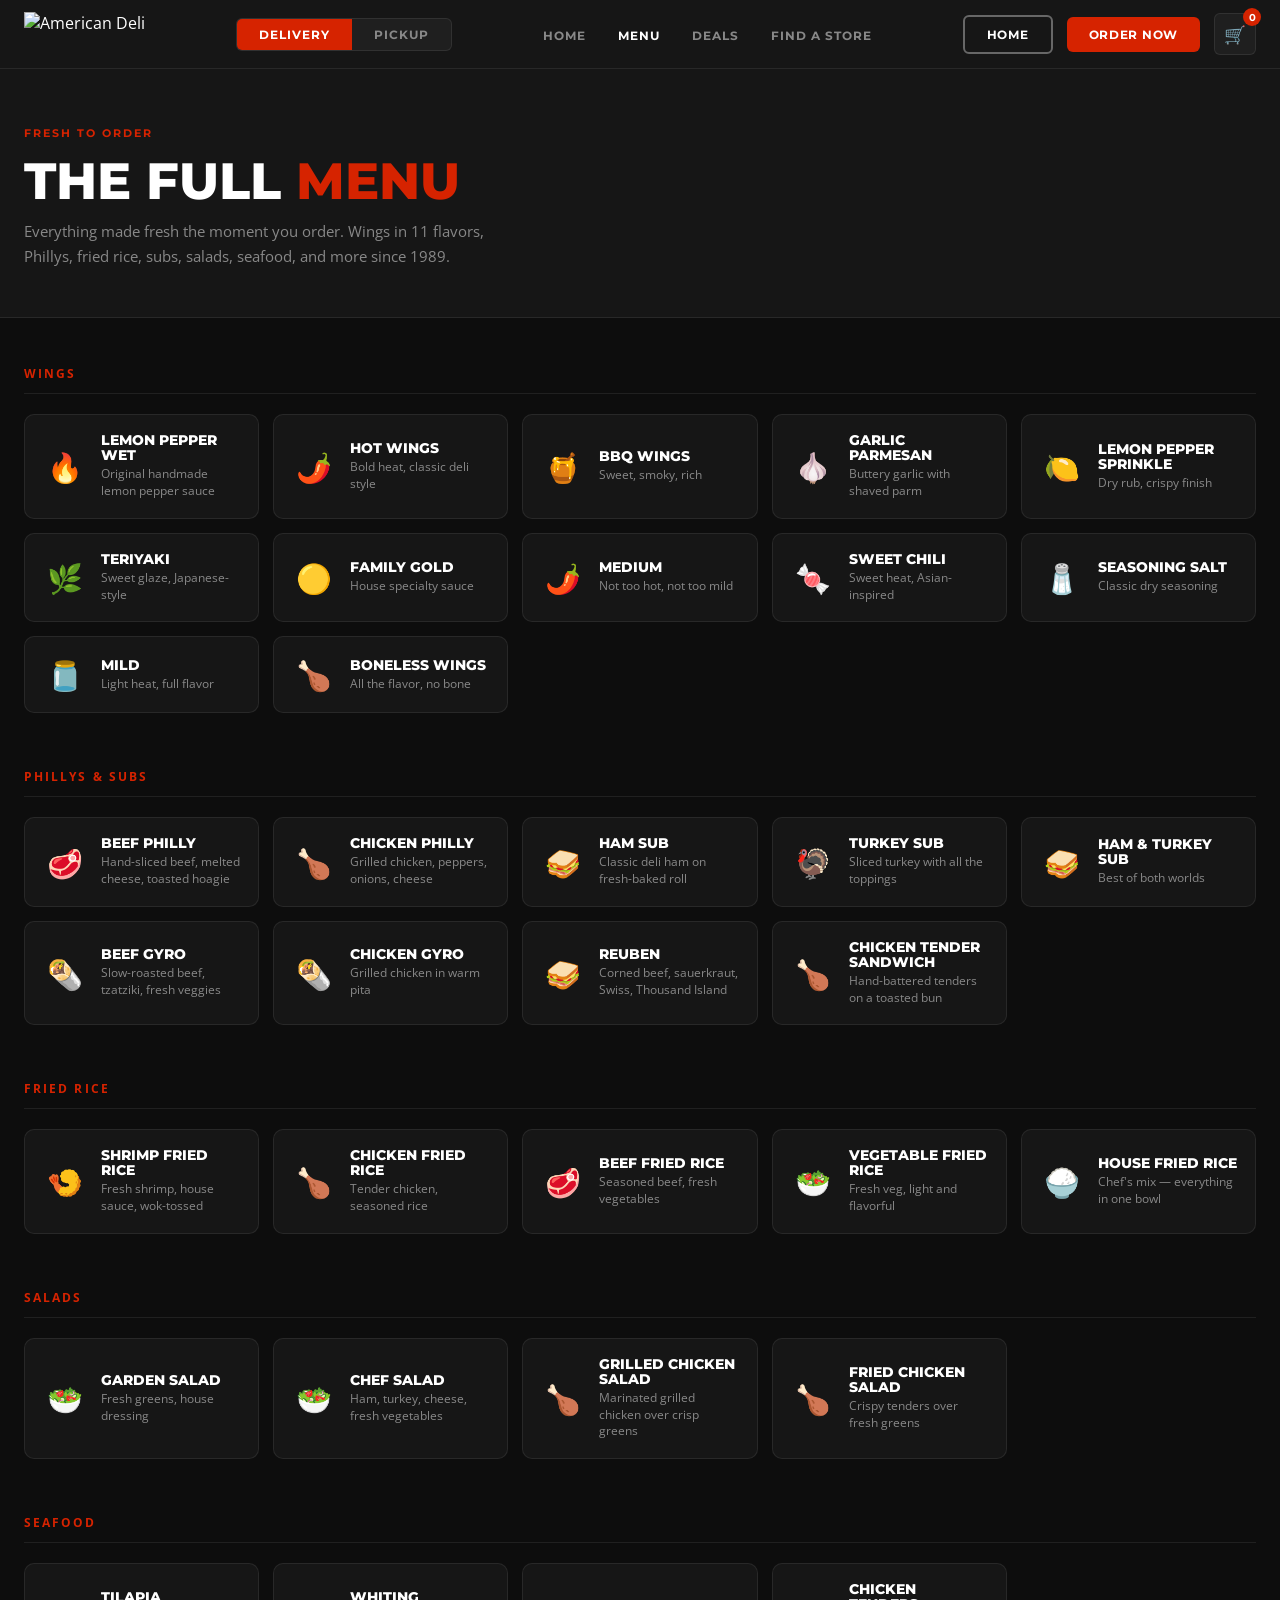
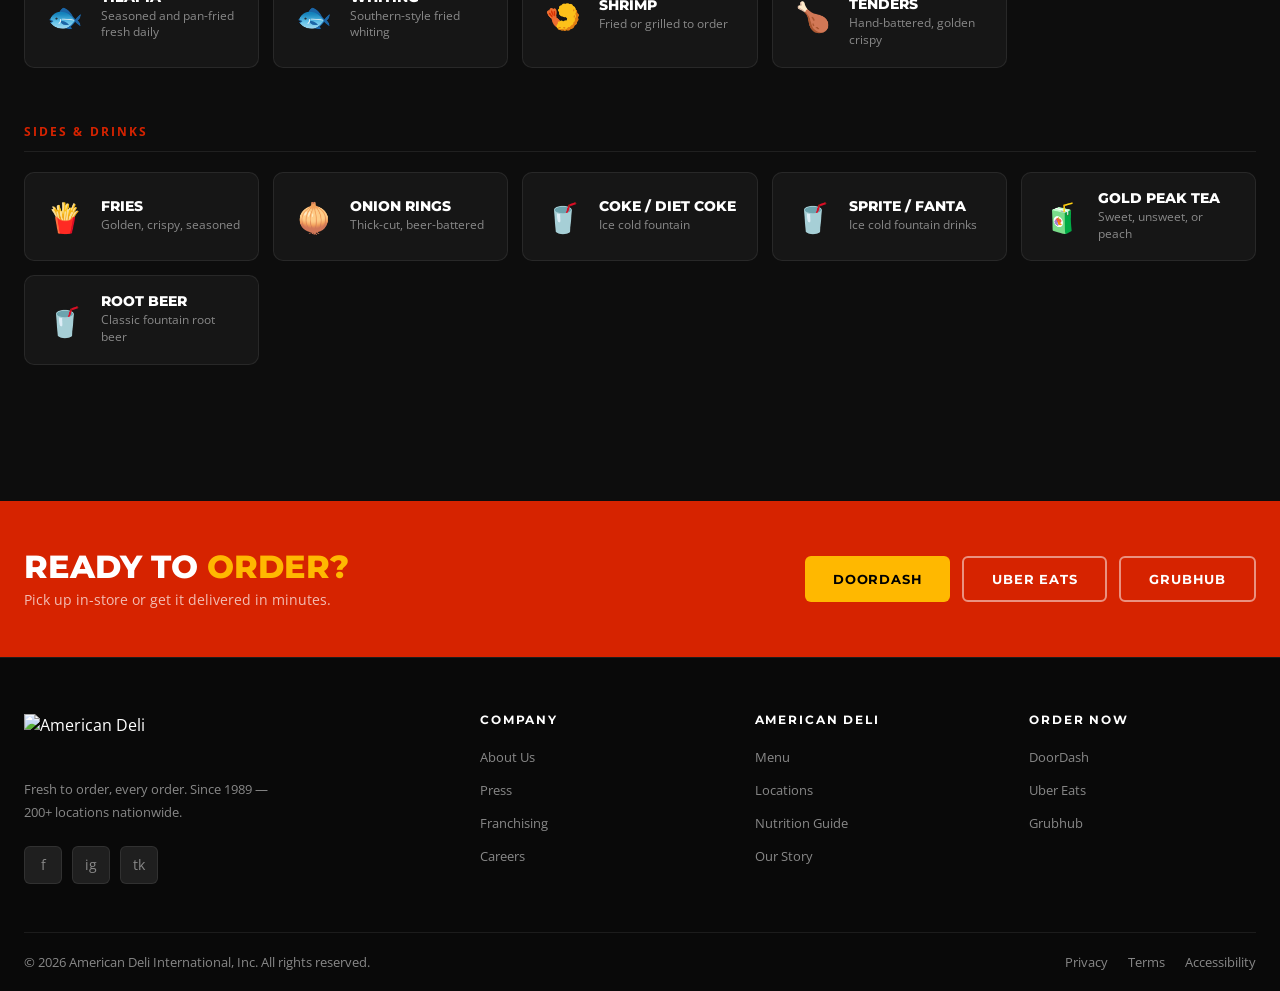
==== commit 4f4f49aa: "Redesign: KFC Pakistan layout — hero slider, order toggle, deals scroll, menu tabs - Full-width 4-sl" ====
--- a/menu.html
+++ b/menu.html
@@ -4,480 +4,203 @@
   <meta charset="UTF-8" />
   <meta name="viewport" content="width=device-width, initial-scale=1.0" />
   <title>Menu — American Deli</title>
-  <meta name="description" content="Full menu: wings, Philly sandwiches, fried rice, subs, sides, and more. Fresh to order at American Deli.">
+  <meta name="description" content="Full menu: wings in 11 flavors, Philly sandwiches, fried rice, subs, seafood, salads, sides and drinks. Fresh to order at American Deli.">
   <link rel="stylesheet" href="css/style.css" />
   <link rel="preconnect" href="https://fonts.googleapis.com" />
   <link rel="preconnect" href="https://fonts.gstatic.com" crossorigin />
 </head>
 <body>
 
-  <!-- ── HEADER ── -->
-  <header id="header">
-    <div class="container">
-      <nav class="nav-inner">
+  <!-- ══════════════════════════════════════
+       NAVBAR
+  ══════════════════════════════════════ -->
+  <header id="navbar">
+    <div class="container">
+      <div class="nav-top">
+
         <a href="index.html" class="nav-logo">
-          <img
-            src="https://images.squarespace-cdn.com/content/v1/64d523ed9c2ac100f7d13950/18fa8849-ae9c-47ea-8ec4-4a75ed2f31cf/american+deli+logo.png?format=300w"
-            alt="American Deli"
-          />
+          <img src="https://images.squarespace-cdn.com/content/v1/64d523ed9c2ac100f7d13950/18fa8849-ae9c-47ea-8ec4-4a75ed2f31cf/american+deli+logo.png?format=300w" alt="American Deli" />
         </a>
 
+        <div class="order-toggle">
+          <button class="active">Delivery</button>
+          <button>Pickup</button>
+        </div>
+
         <ul class="nav-links">
+          <li><a href="index.html">Home</a></li>
           <li><a href="menu.html" class="active">Menu</a></li>
-          <li><a href="index.html#locations">Locations</a></li>
-          <li><a href="index.html#order">Order Now</a></li>
-          <li><a href="index.html#sauces">Our Sauces</a></li>
+          <li><a href="index.html#deals">Deals</a></li>
+          <li><a href="index.html#stores">Find a Store</a></li>
         </ul>
 
-        <div class="nav-actions">
-          <a href="index.html" class="btn btn-outline">Home</a>
-          <a href="index.html#order" class="btn btn-primary">Order Now</a>
+        <div class="nav-right">
+          <a href="index.html" class="btn btn-ghost">Home</a>
+          <a href="index.html#deals" class="btn btn-red">Order Now</a>
+          <button class="cart-btn" aria-label="Cart">
+            🛒
+            <span class="cart-count">0</span>
+          </button>
         </div>
 
         <button class="hamburger" id="hamburger" aria-label="Open menu">
           <span></span><span></span><span></span>
         </button>
-      </nav>
-    </div>
-
-    <div class="mobile-menu" id="mobileMenu">
+      </div>
+    </div>
+
+    <div class="mobile-nav" id="mobileNav">
+      <a href="index.html">Home</a>
       <a href="menu.html">Menu</a>
-      <a href="index.html#locations">Locations</a>
-      <a href="index.html#sauces">Our Sauces</a>
-      <a href="index.html#order" class="btn btn-primary">Order Now</a>
+      <a href="index.html#deals">Deals</a>
+      <a href="index.html#stores">Find a Store</a>
+      <div class="order-toggle">
+        <button class="active">Delivery</button>
+        <button>Pickup</button>
+      </div>
+      <a href="index.html#deals" class="btn btn-red">Order Now</a>
     </div>
   </header>
 
-  <!-- ── MENU HERO ── -->
-  <section class="menu-hero">
-    <div class="container">
-      <span class="section-label">Fresh To Order</span>
-      <h1>The <span>Full Menu</span></h1>
-      <p>Everything made fresh to order. Wings, Phillys, fried rice, subs, and sauces crafted in-house since 1989.</p>
+  <!-- ══════════════════════════════════════
+       MENU PAGE HERO
+  ══════════════════════════════════════ -->
+  <section class="menu-page-hero">
+    <div class="container">
+      <p class="eyebrow" style="font-family:'Montserrat',sans-serif;font-size:.7rem;font-weight:700;letter-spacing:.18em;text-transform:uppercase;color:var(--red);margin-bottom:10px;">Fresh To Order</p>
+      <h1>The Full <span>Menu</span></h1>
+      <p>Everything made fresh the moment you order. Wings in 11 flavors, Phillys, fried rice, subs, salads, seafood, and more since 1989.</p>
     </div>
   </section>
 
-  <!-- ── FULL MENU ── -->
-  <section class="full-menu-section">
+  <!-- ══════════════════════════════════════
+       FULL MENU
+  ══════════════════════════════════════ -->
+  <div class="full-menu-body">
     <div class="container">
 
       <!-- WINGS -->
-      <div class="menu-category-block reveal">
-        <h3 class="category-title">Wings</h3>
-        <div class="full-menu-grid">
-          <div class="full-menu-item">
-            <span class="item-icon">🔥</span>
-            <div class="item-info">
-              <h4>Lemon Pepper Wet</h4>
-              <p>The original — slow-tossed in handmade lemon pepper sauce</p>
-            </div>
+      <div class="full-cat-block reveal">
+        <div class="full-cat-title">Wings</div>
+        <div class="full-menu-grid">
+          <div class="full-item"><span class="full-item-icon">🔥</span><div class="full-item-info"><h4>Lemon Pepper Wet</h4><p>Original handmade lemon pepper sauce</p></div></div>
+          <div class="full-item"><span class="full-item-icon">🌶️</span><div class="full-item-info"><h4>Hot Wings</h4><p>Bold heat, classic deli style</p></div></div>
+          <div class="full-item"><span class="full-item-icon">🍯</span><div class="full-item-info"><h4>BBQ Wings</h4><p>Sweet, smoky, rich</p></div></div>
+          <div class="full-item"><span class="full-item-icon">🧄</span><div class="full-item-info"><h4>Garlic Parmesan</h4><p>Buttery garlic with shaved parm</p></div></div>
+          <div class="full-item"><span class="full-item-icon">🍋</span><div class="full-item-info"><h4>Lemon Pepper Sprinkle</h4><p>Dry rub, crispy finish</p></div></div>
+          <div class="full-item"><span class="full-item-icon">🌿</span><div class="full-item-info"><h4>Teriyaki</h4><p>Sweet glaze, Japanese-style</p></div></div>
+          <div class="full-item"><span class="full-item-icon">🟡</span><div class="full-item-info"><h4>Family Gold</h4><p>House specialty sauce</p></div></div>
+          <div class="full-item"><span class="full-item-icon">🌶️</span><div class="full-item-info"><h4>Medium</h4><p>Not too hot, not too mild</p></div></div>
+          <div class="full-item"><span class="full-item-icon">🍬</span><div class="full-item-info"><h4>Sweet Chili</h4><p>Sweet heat, Asian-inspired</p></div></div>
+          <div class="full-item"><span class="full-item-icon">🧂</span><div class="full-item-info"><h4>Seasoning Salt</h4><p>Classic dry seasoning</p></div></div>
+          <div class="full-item"><span class="full-item-icon">🫙</span><div class="full-item-info"><h4>Mild</h4><p>Light heat, full flavor</p></div></div>
+          <div class="full-item"><span class="full-item-icon">🍗</span><div class="full-item-info"><h4>Boneless Wings</h4><p>All the flavor, no bone</p></div></div>
+        </div>
+      </div>
+
+      <!-- PHILLYS & SUBS -->
+      <div class="full-cat-block reveal">
+        <div class="full-cat-title">Phillys &amp; Subs</div>
+        <div class="full-menu-grid">
+          <div class="full-item"><span class="full-item-icon">🥩</span><div class="full-item-info"><h4>Beef Philly</h4><p>Hand-sliced beef, melted cheese, toasted hoagie</p></div></div>
+          <div class="full-item"><span class="full-item-icon">🍗</span><div class="full-item-info"><h4>Chicken Philly</h4><p>Grilled chicken, peppers, onions, cheese</p></div></div>
+          <div class="full-item"><span class="full-item-icon">🥪</span><div class="full-item-info"><h4>Ham Sub</h4><p>Classic deli ham on fresh-baked roll</p></div></div>
+          <div class="full-item"><span class="full-item-icon">🦃</span><div class="full-item-info"><h4>Turkey Sub</h4><p>Sliced turkey with all the toppings</p></div></div>
+          <div class="full-item"><span class="full-item-icon">🥪</span><div class="full-item-info"><h4>Ham &amp; Turkey Sub</h4><p>Best of both worlds</p></div></div>
+          <div class="full-item"><span class="full-item-icon">🌯</span><div class="full-item-info"><h4>Beef Gyro</h4><p>Slow-roasted beef, tzatziki, fresh veggies</p></div></div>
+          <div class="full-item"><span class="full-item-icon">🌯</span><div class="full-item-info"><h4>Chicken Gyro</h4><p>Grilled chicken in warm pita</p></div></div>
+          <div class="full-item"><span class="full-item-icon">🥪</span><div class="full-item-info"><h4>Reuben</h4><p>Corned beef, sauerkraut, Swiss, Thousand Island</p></div></div>
+          <div class="full-item"><span class="full-item-icon">🍗</span><div class="full-item-info"><h4>Chicken Tender Sandwich</h4><p>Hand-battered tenders on a toasted bun</p></div></div>
+        </div>
+      </div>
+
+      <!-- FRIED RICE -->
+      <div class="full-cat-block reveal">
+        <div class="full-cat-title">Fried Rice</div>
+        <div class="full-menu-grid">
+          <div class="full-item"><span class="full-item-icon">🍤</span><div class="full-item-info"><h4>Shrimp Fried Rice</h4><p>Fresh shrimp, house sauce, wok-tossed</p></div></div>
+          <div class="full-item"><span class="full-item-icon">🍗</span><div class="full-item-info"><h4>Chicken Fried Rice</h4><p>Tender chicken, seasoned rice</p></div></div>
+          <div class="full-item"><span class="full-item-icon">🥩</span><div class="full-item-info"><h4>Beef Fried Rice</h4><p>Seasoned beef, fresh vegetables</p></div></div>
+          <div class="full-item"><span class="full-item-icon">🥗</span><div class="full-item-info"><h4>Vegetable Fried Rice</h4><p>Fresh veg, light and flavorful</p></div></div>
+          <div class="full-item"><span class="full-item-icon">🍚</span><div class="full-item-info"><h4>House Fried Rice</h4><p>Chef's mix — everything in one bowl</p></div></div>
+        </div>
+      </div>
+
+      <!-- SALADS -->
+      <div class="full-cat-block reveal">
+        <div class="full-cat-title">Salads</div>
+        <div class="full-menu-grid">
+          <div class="full-item"><span class="full-item-icon">🥗</span><div class="full-item-info"><h4>Garden Salad</h4><p>Fresh greens, house dressing</p></div></div>
+          <div class="full-item"><span class="full-item-icon">🥗</span><div class="full-item-info"><h4>Chef Salad</h4><p>Ham, turkey, cheese, fresh vegetables</p></div></div>
+          <div class="full-item"><span class="full-item-icon">🍗</span><div class="full-item-info"><h4>Grilled Chicken Salad</h4><p>Marinated grilled chicken over crisp greens</p></div></div>
+          <div class="full-item"><span class="full-item-icon">🍗</span><div class="full-item-info"><h4>Fried Chicken Salad</h4><p>Crispy tenders over fresh greens</p></div></div>
+        </div>
+      </div>
+
+      <!-- SEAFOOD -->
+      <div class="full-cat-block reveal">
+        <div class="full-cat-title">Seafood</div>
+        <div class="full-menu-grid">
+          <div class="full-item"><span class="full-item-icon">🐟</span><div class="full-item-info"><h4>Tilapia</h4><p>Seasoned and pan-fried fresh daily</p></div></div>
+          <div class="full-item"><span class="full-item-icon">🐟</span><div class="full-item-info"><h4>Whiting</h4><p>Southern-style fried whiting</p></div></div>
+          <div class="full-item"><span class="full-item-icon">🍤</span><div class="full-item-info"><h4>Shrimp</h4><p>Fried or grilled to order</p></div></div>
+          <div class="full-item"><span class="full-item-icon">🍗</span><div class="full-item-info"><h4>Chicken Tenders</h4><p>Hand-battered, golden crispy</p></div></div>
+        </div>
+      </div>
+
+      <!-- SIDES & DRINKS -->
+      <div class="full-cat-block reveal">
+        <div class="full-cat-title">Sides &amp; Drinks</div>
+        <div class="full-menu-grid">
+          <div class="full-item"><span class="full-item-icon">🍟</span><div class="full-item-info"><h4>Fries</h4><p>Golden, crispy, seasoned</p></div></div>
+          <div class="full-item"><span class="full-item-icon">🧅</span><div class="full-item-info"><h4>Onion Rings</h4><p>Thick-cut, beer-battered</p></div></div>
+          <div class="full-item"><span class="full-item-icon">🥤</span><div class="full-item-info"><h4>Coke / Diet Coke</h4><p>Ice cold fountain</p></div></div>
+          <div class="full-item"><span class="full-item-icon">🥤</span><div class="full-item-info"><h4>Sprite / Fanta</h4><p>Ice cold fountain drinks</p></div></div>
+          <div class="full-item"><span class="full-item-icon">🧃</span><div class="full-item-info"><h4>Gold Peak Tea</h4><p>Sweet, unsweet, or peach</p></div></div>
+          <div class="full-item"><span class="full-item-icon">🥤</span><div class="full-item-info"><h4>Root Beer</h4><p>Classic fountain root beer</p></div></div>
+        </div>
+      </div>
+
+    </div>
+  </div>
+
+  <!-- Order CTA -->
+  <section class="store-banner">
+    <div class="container">
+      <div class="store-banner-inner">
+        <div>
+          <h2>Ready to <span>Order?</span></h2>
+          <p>Pick up in-store or get it delivered in minutes.</p>
+        </div>
+        <div style="display:flex;gap:12px;flex-wrap:wrap;">
+          <a href="#" class="btn btn-gold">DoorDash</a>
+          <a href="#" class="btn btn-ghost" style="border-color:rgba(255,255,255,.5);">Uber Eats</a>
+          <a href="#" class="btn btn-ghost" style="border-color:rgba(255,255,255,.5);">Grubhub</a>
+        </div>
+      </div>
+    </div>
+  </section>
+
+  <!-- FOOTER -->
+  <footer>
+    <div class="container">
+      <div class="footer-main">
+        <div class="footer-brand">
+          <img src="https://images.squarespace-cdn.com/content/v1/64d523ed9c2ac100f7d13950/18fa8849-ae9c-47ea-8ec4-4a75ed2f31cf/american+deli+logo.png?format=300w" alt="American Deli" />
+          <p>Fresh to order, every order. Since 1989 — 200+ locations nationwide.</p>
+          <div class="footer-social">
+            <a href="#" class="social-icon">f</a>
+            <a href="#" class="social-icon">ig</a>
+            <a href="#" class="social-icon">tk</a>
           </div>
-          <div class="full-menu-item">
-            <span class="item-icon">🌶️</span>
-            <div class="item-info">
-              <h4>Hot Wings</h4>
-              <p>Bold heat, classic deli style</p>
-            </div>
-          </div>
-          <div class="full-menu-item">
-            <span class="item-icon">🍯</span>
-            <div class="item-info">
-              <h4>BBQ Wings</h4>
-              <p>Sweet, smoky, rich</p>
-            </div>
-          </div>
-          <div class="full-menu-item">
-            <span class="item-icon">🧄</span>
-            <div class="item-info">
-              <h4>Garlic Parmesan</h4>
-              <p>Buttery garlic with shaved parm</p>
-            </div>
-          </div>
-          <div class="full-menu-item">
-            <span class="item-icon">🍋</span>
-            <div class="item-info">
-              <h4>Lemon Pepper Sprinkle</h4>
-              <p>Dry rub, crispy finish</p>
-            </div>
-          </div>
-          <div class="full-menu-item">
-            <span class="item-icon">🌿</span>
-            <div class="item-info">
-              <h4>Teriyaki</h4>
-              <p>Sweet glaze, Japanese-style</p>
-            </div>
-          </div>
-          <div class="full-menu-item">
-            <span class="item-icon">🟡</span>
-            <div class="item-info">
-              <h4>Family Gold</h4>
-              <p>House specialty sauce</p>
-            </div>
-          </div>
-          <div class="full-menu-item">
-            <span class="item-icon">🌶️</span>
-            <div class="item-info">
-              <h4>Medium</h4>
-              <p>Not too hot, not too mild</p>
-            </div>
-          </div>
-          <div class="full-menu-item">
-            <span class="item-icon">🍬</span>
-            <div class="item-info">
-              <h4>Sweet Chili</h4>
-              <p>Sweet heat, Asian-inspired</p>
-            </div>
-          </div>
-          <div class="full-menu-item">
-            <span class="item-icon">🧂</span>
-            <div class="item-info">
-              <h4>Seasoning Salt</h4>
-              <p>Classic dry seasoning</p>
-            </div>
-          </div>
-          <div class="full-menu-item">
-            <span class="item-icon">🫙</span>
-            <div class="item-info">
-              <h4>Mild</h4>
-              <p>Light heat, full flavor</p>
-            </div>
-          </div>
-          <div class="full-menu-item">
-            <span class="item-icon">🍗</span>
-            <div class="item-info">
-              <h4>Boneless Wings</h4>
-              <p>All the flavor, no bone</p>
-            </div>
-          </div>
-        </div>
-      </div>
-
-      <!-- PHILLYS & SUBS -->
-      <div class="menu-category-block reveal">
-        <h3 class="category-title">Phillys & Subs</h3>
-        <div class="full-menu-grid">
-          <div class="full-menu-item">
-            <span class="item-icon">🥩</span>
-            <div class="item-info">
-              <h4>Beef Philly</h4>
-              <p>Hand-sliced beef, melted cheese, toasted hoagie</p>
-            </div>
-          </div>
-          <div class="full-menu-item">
-            <span class="item-icon">🍗</span>
-            <div class="item-info">
-              <h4>Chicken Philly</h4>
-              <p>Grilled chicken, peppers, onions, cheese</p>
-            </div>
-          </div>
-          <div class="full-menu-item">
-            <span class="item-icon">🥪</span>
-            <div class="item-info">
-              <h4>Ham Sub</h4>
-              <p>Classic deli ham on fresh-baked roll</p>
-            </div>
-          </div>
-          <div class="full-menu-item">
-            <span class="item-icon">🦃</span>
-            <div class="item-info">
-              <h4>Turkey Sub</h4>
-              <p>Sliced turkey with all the toppings</p>
-            </div>
-          </div>
-          <div class="full-menu-item">
-            <span class="item-icon">🥪</span>
-            <div class="item-info">
-              <h4>Ham & Turkey Sub</h4>
-              <p>Best of both worlds</p>
-            </div>
-          </div>
-          <div class="full-menu-item">
-            <span class="item-icon">🌯</span>
-            <div class="item-info">
-              <h4>Beef Gyro</h4>
-              <p>Slow-roasted beef, tzatziki, fresh veggies</p>
-            </div>
-          </div>
-          <div class="full-menu-item">
-            <span class="item-icon">🌯</span>
-            <div class="item-info">
-              <h4>Chicken Gyro</h4>
-              <p>Grilled chicken in warm pita</p>
-            </div>
-          </div>
-          <div class="full-menu-item">
-            <span class="item-icon">🥪</span>
-            <div class="item-info">
-              <h4>Reuben</h4>
-              <p>Corned beef, sauerkraut, Swiss, Thousand Island</p>
-            </div>
-          </div>
-          <div class="full-menu-item">
-            <span class="item-icon">🍗</span>
-            <div class="item-info">
-              <h4>Chicken Tender Sandwich</h4>
-              <p>Hand-battered tenders on a toasted bun</p>
-            </div>
-          </div>
-        </div>
-      </div>
-
-      <!-- FRIED RICE -->
-      <div class="menu-category-block reveal">
-        <h3 class="category-title">Fried Rice</h3>
-        <div class="full-menu-grid">
-          <div class="full-menu-item">
-            <span class="item-icon">🍤</span>
-            <div class="item-info">
-              <h4>Shrimp Fried Rice</h4>
-              <p>Fresh shrimp, house sauce, wok-tossed</p>
-            </div>
-          </div>
-          <div class="full-menu-item">
-            <span class="item-icon">🍗</span>
-            <div class="item-info">
-              <h4>Chicken Fried Rice</h4>
-              <p>Tender chicken, seasoned rice</p>
-            </div>
-          </div>
-          <div class="full-menu-item">
-            <span class="item-icon">🥩</span>
-            <div class="item-info">
-              <h4>Beef Fried Rice</h4>
-              <p>Seasoned beef, fresh vegetables</p>
-            </div>
-          </div>
-          <div class="full-menu-item">
-            <span class="item-icon">🥗</span>
-            <div class="item-info">
-              <h4>Vegetable Fried Rice</h4>
-              <p>Fresh veg, light and flavorful</p>
-            </div>
-          </div>
-          <div class="full-menu-item">
-            <span class="item-icon">🍚</span>
-            <div class="item-info">
-              <h4>House Fried Rice</h4>
-              <p>Chef's mix — everything in one bowl</p>
-            </div>
-          </div>
-        </div>
-      </div>
-
-      <!-- SALADS -->
-      <div class="menu-category-block reveal">
-        <h3 class="category-title">Salads</h3>
-        <div class="full-menu-grid">
-          <div class="full-menu-item">
-            <span class="item-icon">🥗</span>
-            <div class="item-info">
-              <h4>Garden Salad</h4>
-              <p>Fresh greens, house dressing</p>
-            </div>
-          </div>
-          <div class="full-menu-item">
-            <span class="item-icon">🥗</span>
-            <div class="item-info">
-              <h4>Chef Salad</h4>
-              <p>Ham, turkey, cheese, fresh vegetables</p>
-            </div>
-          </div>
-          <div class="full-menu-item">
-            <span class="item-icon">🍗</span>
-            <div class="item-info">
-              <h4>Grilled Chicken Salad</h4>
-              <p>Marinated grilled chicken over crisp greens</p>
-            </div>
-          </div>
-          <div class="full-menu-item">
-            <span class="item-icon">🍗</span>
-            <div class="item-info">
-              <h4>Fried Chicken Salad</h4>
-              <p>Crispy tenders over fresh greens</p>
-            </div>
-          </div>
-        </div>
-      </div>
-
-      <!-- SEAFOOD -->
-      <div class="menu-category-block reveal">
-        <h3 class="category-title">Seafood</h3>
-        <div class="full-menu-grid">
-          <div class="full-menu-item">
-            <span class="item-icon">🐟</span>
-            <div class="item-info">
-              <h4>Tilapia</h4>
-              <p>Seasoned and pan-fried fresh daily</p>
-            </div>
-          </div>
-          <div class="full-menu-item">
-            <span class="item-icon">🐟</span>
-            <div class="item-info">
-              <h4>Whiting</h4>
-              <p>Southern-style fried whiting</p>
-            </div>
-          </div>
-          <div class="full-menu-item">
-            <span class="item-icon">🍤</span>
-            <div class="item-info">
-              <h4>Shrimp</h4>
-              <p>Fried or grilled to order</p>
-            </div>
-          </div>
-          <div class="full-menu-item">
-            <span class="item-icon">🍗</span>
-            <div class="item-info">
-              <h4>Chicken Tenders</h4>
-              <p>Hand-battered, golden crispy</p>
-            </div>
-          </div>
-        </div>
-      </div>
-
-      <!-- SIDES & DRINKS -->
-      <div class="menu-category-block reveal">
-        <h3 class="category-title">Sides & Drinks</h3>
-        <div class="full-menu-grid">
-          <div class="full-menu-item">
-            <span class="item-icon">🍟</span>
-            <div class="item-info">
-              <h4>Fries</h4>
-              <p>Golden, crispy, seasoned</p>
-            </div>
-          </div>
-          <div class="full-menu-item">
-            <span class="item-icon">🧅</span>
-            <div class="item-info">
-              <h4>Onion Rings</h4>
-              <p>Thick-cut, beer-battered</p>
-            </div>
-          </div>
-          <div class="full-menu-item">
-            <span class="item-icon">🥤</span>
-            <div class="item-info">
-              <h4>Coke / Diet Coke</h4>
-              <p>Ice cold</p>
-            </div>
-          </div>
-          <div class="full-menu-item">
-            <span class="item-icon">🥤</span>
-            <div class="item-info">
-              <h4>Sprite / Fanta</h4>
-              <p>Ice cold fountain drinks</p>
-            </div>
-          </div>
-          <div class="full-menu-item">
-            <span class="item-icon">🧃</span>
-            <div class="item-info">
-              <h4>Gold Peak Tea</h4>
-              <p>Sweet, unsweet, or peach</p>
-            </div>
-          </div>
-          <div class="full-menu-item">
-            <span class="item-icon">🥤</span>
-            <div class="item-info">
-              <h4>Root Beer</h4>
-              <p>Classic fountain root beer</p>
-            </div>
-          </div>
-        </div>
-      </div>
-
-    </div>
-  </section>
-
-  <!-- ── ORDER CTA ── -->
-  <section class="order-section" id="order" style="padding: 80px 0;">
-    <div class="container">
-      <span class="section-label reveal">Ready?</span>
-      <h2 class="reveal">Order Now.<br /><span>Pick Up Fast.</span></h2>
-      <p class="subtitle reveal">
-        Order for pickup or delivery through your favorite platform.
-      </p>
-      <div class="platforms-grid reveal">
-        <a href="#" class="platform-btn">
-          <div class="platform-icon" style="background:#FF3008;">🍕</div>
-          <div class="platform-info">
-            <div class="label">Order via</div>
-            <div class="name">DoorDash</div>
-          </div>
-        </a>
-        <a href="#" class="platform-btn">
-          <div class="platform-icon" style="background:#06C167;">🛵</div>
-          <div class="platform-info">
-            <div class="label">Order via</div>
-            <div class="name">Uber Eats</div>
-          </div>
-        </a>
-        <a href="#" class="platform-btn">
-          <div class="platform-icon" style="background:#FF2C55;">🥡</div>
-          <div class="platform-info">
-            <div class="label">Order via</div>
-            <div class="name">Grubhub</div>
-          </div>
-        </a>
-      </div>
-    </div>
-  </section>
-
-  <!-- ── FOOTER ── -->
-  <footer>
-    <div class="container">
-      <div class="footer-grid">
-        <div class="footer-brand">
-          <img
-            src="https://images.squarespace-cdn.com/content/v1/64d523ed9c2ac100f7d13950/18fa8849-ae9c-47ea-8ec4-4a75ed2f31cf/american+deli+logo.png?format=300w"
-            alt="American Deli"
-          />
-          <p>
-            Fresh to order. Every order. Since 1989, American Deli has been serving
-            authentic Philly sandwiches, wings, fried rice, and handmade sauces
-            across 200+ locations nationwide.
-          </p>
-          <div class="footer-social">
-            <a href="#" class="social-link" aria-label="Facebook">f</a>
-            <a href="#" class="social-link" aria-label="Instagram">ig</a>
-            <a href="#" class="social-link" aria-label="TikTok">tk</a>
-          </div>
-        </div>
-
-        <div class="footer-col">
-          <h5>Company</h5>
-          <ul>
-            <li><a href="#">About Us</a></li>
-            <li><a href="#">Press</a></li>
-            <li><a href="#">Franchising</a></li>
-            <li><a href="#">Careers</a></li>
-          </ul>
-        </div>
-
-        <div class="footer-col">
-          <h5>American Deli</h5>
-          <ul>
-            <li><a href="menu.html">Menu</a></li>
-            <li><a href="#">Locations</a></li>
-            <li><a href="#">Nutrition Guide</a></li>
-            <li><a href="#">Our Story</a></li>
-          </ul>
-        </div>
-
-        <div class="footer-col">
-          <h5>Order Now</h5>
-          <ul>
-            <li><a href="#">DoorDash</a></li>
-            <li><a href="#">Uber Eats</a></li>
-            <li><a href="#">Grubhub</a></li>
-          </ul>
-        </div>
-      </div>
-
+        </div>
+        <div class="footer-col"><h5>Company</h5><ul><li><a href="#">About Us</a></li><li><a href="#">Press</a></li><li><a href="#">Franchising</a></li><li><a href="#">Careers</a></li></ul></div>
+        <div class="footer-col"><h5>American Deli</h5><ul><li><a href="menu.html">Menu</a></li><li><a href="index.html#stores">Locations</a></li><li><a href="#">Nutrition Guide</a></li><li><a href="#">Our Story</a></li></ul></div>
+        <div class="footer-col"><h5>Order Now</h5><ul><li><a href="#">DoorDash</a></li><li><a href="#">Uber Eats</a></li><li><a href="#">Grubhub</a></li></ul></div>
+      </div>
       <div class="footer-bottom">
         <p>&copy; 2026 American Deli International, Inc. All rights reserved.</p>
-        <div class="footer-legal">
-          <a href="#">Privacy</a>
-          <a href="#">Terms</a>
-          <a href="#">Accessibility</a>
-        </div>
+        <div class="footer-legal"><a href="#">Privacy</a><a href="#">Terms</a><a href="#">Accessibility</a></div>
       </div>
     </div>
   </footer>
--- a/css/style.css
+++ b/css/style.css
@@ -1,1082 +1,696 @@
-/* ============================================================
-   AMERICAN DELI — KFC Pakistan Layout System
-   Colors: American Deli Brand | Layout: KFC Pakistan
-   ============================================================ */
-
-@import url('https://fonts.googleapis.com/css2?family=Montserrat:wght@400;600;700;800;900&family=Open+Sans:wght@400;600&display=swap');
-
-/* ── Reset & Base ── */
+@import url('https://fonts.googleapis.com/css2?family=Montserrat:ital,wght@0,400;0,600;0,700;0,800;0,900;1,800&family=Open+Sans:wght@400;600&display=swap');
+
+/* ── Reset ── */
 *, *::before, *::after { margin: 0; padding: 0; box-sizing: border-box; }
 
 :root {
-  --red:        #D62300;
-  --orange:     #E8440A;
-  --gold:       #FFB800;
-  --dark:       #111111;
-  --dark-card:  #1E1E1E;
-  --dark-2:     #2A2A2A;
-  --mid:        #3A3A3A;
-  --light:      #F5F0E8;
-  --white:      #FFFFFF;
-  --text-muted: #AAAAAA;
-  --radius:     12px;
-  --radius-lg:  20px;
-  --transition: 0.3s ease;
-  --shadow:     0 8px 32px rgba(0,0,0,0.45);
+  --red:      #D62300;
+  --orange:   #E8440A;
+  --gold:     #FFB800;
+  --dark:     #0D0D0D;
+  --dark2:    #161616;
+  --dark3:    #1F1F1F;
+  --dark4:    #2A2A2A;
+  --border:   rgba(255,255,255,0.08);
+  --muted:    #888;
+  --white:    #FFFFFF;
+  --radius:   10px;
+  --t:        0.28s ease;
 }
 
 html { scroll-behavior: smooth; }
-
-body {
-  font-family: 'Open Sans', sans-serif;
-  background: var(--dark);
-  color: var(--white);
-  overflow-x: hidden;
-}
-
-h1, h2, h3, h4, h5 {
-  font-family: 'Montserrat', sans-serif;
-  font-weight: 800;
-  line-height: 1.1;
-  letter-spacing: -0.02em;
-}
-
+body { font-family: 'Open Sans', sans-serif; background: var(--dark); color: var(--white); overflow-x: hidden; }
+h1,h2,h3,h4,h5 { font-family: 'Montserrat', sans-serif; font-weight: 800; line-height: 1.1; }
 a { text-decoration: none; color: inherit; }
 img { display: block; max-width: 100%; }
 ul { list-style: none; }
-
-/* ── Utility ── */
-.container {
-  width: 100%;
-  max-width: 1260px;
-  margin: 0 auto;
-  padding: 0 24px;
-}
-
+button { cursor: pointer; border: none; background: none; font-family: inherit; }
+
+.container { width: 100%; max-width: 1280px; margin: 0 auto; padding: 0 24px; }
+
+/* ── Buttons ── */
 .btn {
-  display: inline-flex;
-  align-items: center;
-  gap: 8px;
-  padding: 14px 32px;
-  border-radius: 50px;
+  display: inline-flex; align-items: center; gap: 8px;
+  padding: 13px 28px; border-radius: 6px;
+  font-family: 'Montserrat', sans-serif; font-weight: 700;
+  font-size: 0.82rem; letter-spacing: 0.06em; text-transform: uppercase;
+  transition: var(--t); cursor: pointer; border: none;
+}
+.btn-red   { background: var(--red); color: #fff; }
+.btn-red:hover { background: #bf1f00; transform: translateY(-1px); box-shadow: 0 6px 20px rgba(214,35,0,.45); }
+.btn-ghost { background: transparent; color: #fff; border: 2px solid rgba(255,255,255,.35); }
+.btn-ghost:hover { border-color: #fff; background: rgba(255,255,255,.08); }
+.btn-gold  { background: var(--gold); color: #000; }
+.btn-gold:hover { background: #e6a500; transform: translateY(-1px); }
+
+/* ─────────────────────────────────────────
+   NAVBAR
+───────────────────────────────────────── */
+#navbar {
+  position: fixed; top: 0; left: 0; right: 0; z-index: 1000;
+  background: var(--dark2);
+  border-bottom: 1px solid var(--border);
+  transition: box-shadow var(--t);
+}
+#navbar.scrolled { box-shadow: 0 4px 30px rgba(0,0,0,.6); }
+
+.nav-top {
+  display: flex; align-items: center; justify-content: space-between;
+  height: 68px; gap: 24px;
+}
+
+.nav-logo img { height: 44px; width: auto; object-fit: contain; }
+
+/* Order type toggle — in nav like KFC Pakistan */
+.order-toggle {
+  display: flex; align-items: center;
+  background: var(--dark3); border-radius: 6px;
+  border: 1px solid var(--border); overflow: hidden;
+}
+.order-toggle button {
+  padding: 8px 22px;
+  font-family: 'Montserrat', sans-serif; font-weight: 700;
+  font-size: 0.75rem; letter-spacing: 0.08em; text-transform: uppercase;
+  color: var(--muted); transition: var(--t);
+}
+.order-toggle button.active { background: var(--red); color: #fff; }
+.order-toggle button:not(.active):hover { color: #fff; }
+
+.nav-links {
+  display: flex; align-items: center; gap: 32px;
+}
+.nav-links a {
+  font-family: 'Montserrat', sans-serif; font-weight: 700;
+  font-size: 0.78rem; letter-spacing: 0.08em; text-transform: uppercase;
+  color: var(--muted); transition: color var(--t);
+}
+.nav-links a:hover, .nav-links a.active { color: #fff; }
+
+.nav-right { display: flex; align-items: center; gap: 14px; }
+.nav-right .btn { padding: 10px 22px; font-size: 0.75rem; }
+
+.cart-btn {
+  position: relative; width: 42px; height: 42px;
+  border-radius: 6px; background: var(--dark3);
+  border: 1px solid var(--border);
+  display: flex; align-items: center; justify-content: center;
+  font-size: 1.1rem; transition: var(--t);
+}
+.cart-btn:hover { border-color: var(--red); background: rgba(214,35,0,.12); }
+.cart-count {
+  position: absolute; top: -6px; right: -6px;
+  width: 18px; height: 18px; border-radius: 50%;
+  background: var(--red); color: #fff;
+  font-family: 'Montserrat', sans-serif; font-weight: 700; font-size: 0.65rem;
+  display: flex; align-items: center; justify-content: center;
+}
+
+.hamburger {
+  display: none; flex-direction: column; gap: 5px;
+  padding: 4px; width: 36px;
+}
+.hamburger span {
+  display: block; width: 100%; height: 2px;
+  background: #fff; border-radius: 2px; transition: var(--t);
+}
+.hamburger.open span:nth-child(1) { transform: rotate(45deg) translate(5px,5px); }
+.hamburger.open span:nth-child(2) { opacity: 0; }
+.hamburger.open span:nth-child(3) { transform: rotate(-45deg) translate(5px,-5px); }
+
+/* Mobile menu */
+.mobile-nav {
+  display: none; flex-direction: column;
+  background: var(--dark2); border-top: 1px solid var(--border); padding: 20px 24px 28px;
+}
+.mobile-nav.open { display: flex; }
+.mobile-nav a {
+  font-family: 'Montserrat', sans-serif; font-weight: 700;
+  font-size: 1rem; text-transform: uppercase; letter-spacing: 0.06em;
+  color: var(--muted); padding: 13px 0;
+  border-bottom: 1px solid var(--border); transition: color var(--t);
+}
+.mobile-nav a:hover { color: #fff; }
+.mobile-nav .order-toggle { margin-top: 20px; width: 100%; }
+.mobile-nav .order-toggle button { flex: 1; justify-content: center; padding: 12px; }
+.mobile-nav .btn { margin-top: 16px; justify-content: center; }
+
+/* ─────────────────────────────────────────
+   HERO SLIDER  (KFC Pakistan style — full-width carousel)
+───────────────────────────────────────── */
+.hero-slider {
+  margin-top: 68px;
+  position: relative; overflow: hidden;
+  background: var(--dark2);
+  height: 88vh; min-height: 520px; max-height: 760px;
+}
+
+.slides-track { display: flex; height: 100%; transition: transform 0.7s cubic-bezier(.77,0,.18,1); }
+
+.slide {
+  min-width: 100%; height: 100%;
+  position: relative; overflow: hidden;
+  display: flex; align-items: center;
+}
+
+.slide-bg {
+  position: absolute; inset: 0;
+  background-size: cover; background-position: center;
+}
+
+/* Each slide gets its own gradient direction */
+.slide:nth-child(odd) .slide-bg::after {
+  content: '';
+  position: absolute; inset: 0;
+  background: linear-gradient(90deg, rgba(13,13,13,.92) 0%, rgba(13,13,13,.65) 50%, rgba(13,13,13,.1) 100%);
+}
+.slide:nth-child(even) .slide-bg::after {
+  content: '';
+  position: absolute; inset: 0;
+  background: linear-gradient(270deg, rgba(13,13,13,.92) 0%, rgba(13,13,13,.65) 50%, rgba(13,13,13,.1) 100%);
+}
+
+.slide-content {
+  position: relative; z-index: 2;
+  width: 100%; display: flex;
+}
+.slide:nth-child(even) .slide-content { justify-content: flex-end; }
+
+.slide-text {
+  max-width: 540px; padding: 0 48px;
+}
+.slide:nth-child(even) .slide-text { text-align: right; }
+
+.slide-eyebrow {
+  display: inline-block;
+  font-family: 'Montserrat', sans-serif; font-weight: 700;
+  font-size: 0.72rem; letter-spacing: 0.2em; text-transform: uppercase;
+  color: var(--gold); margin-bottom: 14px;
+}
+
+.slide-text h1 {
+  font-size: clamp(2.4rem, 5.5vw, 4.8rem);
+  font-weight: 900; text-transform: uppercase; line-height: 1.0;
+  color: #fff; margin-bottom: 16px;
+}
+.slide-text h1 em { font-style: italic; color: var(--gold); }
+
+.slide-desc {
+  font-size: 1rem; color: rgba(255,255,255,.7);
+  line-height: 1.65; margin-bottom: 32px; max-width: 400px;
+}
+
+.slide-actions { display: flex; gap: 12px; flex-wrap: wrap; }
+.slide:nth-child(even) .slide-actions { justify-content: flex-end; }
+
+/* Slider controls */
+.slider-arrow {
+  position: absolute; top: 50%; transform: translateY(-50%);
+  z-index: 10; width: 48px; height: 48px;
+  background: rgba(255,255,255,.1); border: 1px solid rgba(255,255,255,.2);
+  border-radius: 50%; display: flex; align-items: center; justify-content: center;
+  font-size: 1rem; color: #fff;
+  transition: background var(--t), border-color var(--t);
+  cursor: pointer;
+}
+.slider-arrow:hover { background: var(--red); border-color: var(--red); }
+.slider-arrow.prev { left: 24px; }
+.slider-arrow.next { right: 24px; }
+
+.slider-dots {
+  position: absolute; bottom: 24px; left: 50%; transform: translateX(-50%);
+  display: flex; gap: 8px; z-index: 10;
+}
+.slider-dot {
+  width: 8px; height: 8px; border-radius: 50%;
+  background: rgba(255,255,255,.35); cursor: pointer;
+  transition: var(--t);
+}
+.slider-dot.active { background: var(--red); width: 28px; border-radius: 4px; }
+
+/* ─────────────────────────────────────────
+   ORDER TYPE SECTION  (below hero like KFC Pak)
+───────────────────────────────────────── */
+.order-type-section {
+  background: var(--dark3);
+  border-bottom: 1px solid var(--border);
+  padding: 28px 0;
+}
+
+.order-type-inner {
+  display: flex; align-items: center;
+  justify-content: space-between; gap: 24px; flex-wrap: wrap;
+}
+
+.order-type-inner h3 {
+  font-size: 0.85rem; font-weight: 700; letter-spacing: 0.1em;
+  text-transform: uppercase; color: var(--muted);
+}
+
+.order-type-cards {
+  display: flex; gap: 12px;
+}
+
+.order-card {
+  display: flex; align-items: center; gap: 14px;
+  padding: 16px 32px;
+  background: var(--dark4); border-radius: var(--radius);
+  border: 2px solid var(--border); cursor: pointer;
+  transition: var(--t); min-width: 180px;
   font-family: 'Montserrat', sans-serif;
-  font-weight: 700;
-  font-size: 0.9rem;
-  letter-spacing: 0.05em;
-  text-transform: uppercase;
+}
+.order-card:hover { border-color: rgba(214,35,0,.5); background: rgba(214,35,0,.07); }
+.order-card.active { border-color: var(--red); background: rgba(214,35,0,.1); }
+
+.order-card-icon { font-size: 1.8rem; }
+.order-card-text .label { font-size: 0.68rem; letter-spacing: 0.12em; text-transform: uppercase; color: var(--muted); }
+.order-card-text .name { font-size: 1rem; font-weight: 800; color: #fff; }
+
+/* ─────────────────────────────────────────
+   SECTION HEADER (shared)
+───────────────────────────────────────── */
+.sec-head {
+  display: flex; align-items: flex-end;
+  justify-content: space-between; margin-bottom: 28px; gap: 16px;
+}
+.sec-head-left .eyebrow {
+  font-family: 'Montserrat', sans-serif; font-size: 0.7rem;
+  font-weight: 700; letter-spacing: 0.18em; text-transform: uppercase;
+  color: var(--red); margin-bottom: 6px;
+}
+.sec-head-left h2 {
+  font-size: clamp(1.5rem, 3vw, 2.1rem);
+  text-transform: uppercase; color: #fff;
+}
+.sec-head-left h2 span { color: var(--gold); }
+.see-all {
+  font-family: 'Montserrat', sans-serif; font-weight: 700;
+  font-size: 0.78rem; letter-spacing: 0.08em; text-transform: uppercase;
+  color: var(--red); white-space: nowrap;
+  border-bottom: 1px solid var(--red); padding-bottom: 2px;
+  transition: color var(--t);
+}
+.see-all:hover { color: var(--gold); border-color: var(--gold); }
+
+/* ─────────────────────────────────────────
+   DEALS SECTION  (horizontal scroll cards)
+───────────────────────────────────────── */
+.deals-section { padding: 60px 0; background: var(--dark); }
+
+.deals-scroll-wrap { position: relative; }
+.deals-scroll {
+  display: flex; gap: 18px;
+  overflow-x: auto; padding-bottom: 12px;
+  scroll-snap-type: x mandatory;
+  -webkit-overflow-scrolling: touch;
+  scrollbar-width: none;
+}
+.deals-scroll::-webkit-scrollbar { display: none; }
+
+.deal-card {
+  flex-shrink: 0; width: 290px;
+  background: var(--dark2); border-radius: var(--radius);
+  border: 1px solid var(--border); overflow: hidden;
+  scroll-snap-align: start;
+  transition: transform var(--t), box-shadow var(--t), border-color var(--t);
   cursor: pointer;
-  border: none;
-  transition: transform var(--transition), box-shadow var(--transition), background var(--transition);
-}
-
-.btn:hover { transform: translateY(-2px); box-shadow: 0 8px 24px rgba(232,68,10,0.45); }
-.btn:active { transform: translateY(0); }
-
-.btn-primary {
-  background: var(--orange);
-  color: var(--white);
-}
-.btn-primary:hover { background: var(--red); }
-
-.btn-outline {
-  background: transparent;
-  color: var(--white);
-  border: 2px solid var(--white);
-}
-.btn-outline:hover {
-  background: var(--white);
-  color: var(--dark);
-  box-shadow: 0 8px 24px rgba(255,255,255,0.2);
-}
-
-.btn-gold {
-  background: var(--gold);
-  color: var(--dark);
-}
-.btn-gold:hover { background: #e6a500; box-shadow: 0 8px 24px rgba(255,184,0,0.45); }
-
-.section-label {
-  display: inline-block;
-  font-family: 'Montserrat', sans-serif;
-  font-size: 0.75rem;
-  font-weight: 700;
-  letter-spacing: 0.18em;
-  text-transform: uppercase;
-  color: var(--gold);
-  margin-bottom: 12px;
-}
-
-/* ============================================================
-   HEADER / NAV
-   ============================================================ */
-#header {
-  position: fixed;
-  top: 0; left: 0; right: 0;
-  z-index: 1000;
-  background: rgba(17,17,17,0.96);
-  backdrop-filter: blur(12px);
-  border-bottom: 1px solid rgba(255,255,255,0.07);
-  transition: background var(--transition);
-}
-
-#header.scrolled {
-  background: rgba(17,17,17,0.99);
-  box-shadow: 0 4px 24px rgba(0,0,0,0.5);
-}
-
-.nav-inner {
-  display: flex;
-  align-items: center;
-  justify-content: space-between;
-  height: 72px;
-  gap: 32px;
-}
-
-.nav-logo img {
-  height: 48px;
-  width: auto;
-  object-fit: contain;
-}
-
-.nav-links {
-  display: flex;
-  align-items: center;
-  gap: 36px;
-}
-
-.nav-links a {
-  font-family: 'Montserrat', sans-serif;
-  font-weight: 600;
-  font-size: 0.85rem;
-  letter-spacing: 0.08em;
-  text-transform: uppercase;
-  color: var(--text-muted);
-  transition: color var(--transition);
-  position: relative;
-}
-
-.nav-links a::after {
-  content: '';
-  position: absolute;
-  bottom: -4px; left: 0;
-  width: 0; height: 2px;
-  background: var(--orange);
-  transition: width var(--transition);
-}
-
-.nav-links a:hover { color: var(--white); }
-.nav-links a:hover::after { width: 100%; }
-.nav-links a.active { color: var(--white); }
-.nav-links a.active::after { width: 100%; }
-
-.nav-actions { display: flex; align-items: center; gap: 16px; }
-
-.nav-actions .btn { padding: 10px 24px; font-size: 0.8rem; }
-
-.hamburger {
-  display: none;
-  flex-direction: column;
-  gap: 5px;
-  cursor: pointer;
-  padding: 4px;
-  background: none;
-  border: none;
-}
-
-.hamburger span {
-  display: block;
-  width: 26px; height: 2px;
-  background: var(--white);
-  border-radius: 2px;
-  transition: var(--transition);
-}
-
-.hamburger.open span:nth-child(1) { transform: rotate(45deg) translate(5px, 5px); }
-.hamburger.open span:nth-child(2) { opacity: 0; }
-.hamburger.open span:nth-child(3) { transform: rotate(-45deg) translate(5px, -5px); }
-
-.mobile-menu {
-  display: none;
-  flex-direction: column;
-  background: var(--dark-card);
-  padding: 24px;
-  border-top: 1px solid rgba(255,255,255,0.07);
-}
-
-.mobile-menu.open { display: flex; }
-
-.mobile-menu a {
-  font-family: 'Montserrat', sans-serif;
-  font-weight: 700;
-  font-size: 1.1rem;
-  text-transform: uppercase;
-  letter-spacing: 0.06em;
-  color: var(--white);
-  padding: 14px 0;
-  border-bottom: 1px solid rgba(255,255,255,0.07);
-  transition: color var(--transition);
-}
-
-.mobile-menu a:hover { color: var(--orange); }
-.mobile-menu .btn { margin-top: 20px; width: 100%; justify-content: center; }
-
-/* ============================================================
-   ANNOUNCEMENT TICKER
-   ============================================================ */
-.ticker-bar {
-  background: var(--orange);
-  padding: 10px 0;
-  overflow: hidden;
-  margin-top: 72px;
-}
-
-.ticker-track {
-  display: flex;
-  gap: 64px;
-  animation: ticker 25s linear infinite;
-  white-space: nowrap;
-}
-
-.ticker-track span {
-  font-family: 'Montserrat', sans-serif;
-  font-weight: 700;
-  font-size: 0.78rem;
-  letter-spacing: 0.15em;
-  text-transform: uppercase;
-  color: var(--white);
-  flex-shrink: 0;
-}
-
-.ticker-track span::before {
-  content: '★';
-  margin-right: 24px;
-  color: var(--gold);
-}
-
-@keyframes ticker {
-  from { transform: translateX(0); }
-  to   { transform: translateX(-50%); }
-}
-
-/* ============================================================
-   HERO
-   ============================================================ */
-.hero {
-  position: relative;
-  min-height: 92vh;
-  display: flex;
-  align-items: center;
-  overflow: hidden;
-  background: var(--dark);
-}
-
-.hero-bg {
-  position: absolute;
-  inset: 0;
-  background-image: url('https://images.squarespace-cdn.com/content/v1/64d523ed9c2ac100f7d13950/fda7f57f-2d2b-4f6a-8cf2-ff413289a75f/Hero-food.jpg');
-  background-size: cover;
-  background-position: center 30%;
-  transform: scale(1.05);
-  transition: transform 8s ease;
-}
-
-.hero-bg.loaded { transform: scale(1); }
-
-.hero-overlay {
-  position: absolute;
-  inset: 0;
-  background: linear-gradient(
-    105deg,
-    rgba(17,17,17,0.92) 0%,
-    rgba(17,17,17,0.75) 45%,
-    rgba(17,17,17,0.2) 100%
-  );
-}
-
-.hero-content {
-  position: relative;
-  z-index: 2;
-  max-width: 640px;
-}
-
-.hero-content .section-label { font-size: 0.8rem; }
-
-.hero-content h1 {
-  font-size: clamp(2.8rem, 6vw, 5.2rem);
-  font-weight: 900;
-  text-transform: uppercase;
-  color: var(--white);
-  margin-bottom: 8px;
-  line-height: 1.0;
-}
-
-.hero-content h1 span { color: var(--orange); }
-
-.hero-subtitle {
-  font-size: clamp(1rem, 2vw, 1.25rem);
-  color: var(--text-muted);
-  font-weight: 400;
-  line-height: 1.6;
-  margin-bottom: 36px;
-  max-width: 480px;
-}
-
-.hero-actions { display: flex; gap: 16px; flex-wrap: wrap; }
-
-.hero-badge {
-  position: absolute;
-  bottom: 40px; right: 40px;
-  width: 110px; height: 110px;
-  border-radius: 50%;
-  background: var(--orange);
-  display: flex;
-  flex-direction: column;
-  align-items: center;
-  justify-content: center;
-  text-align: center;
-  padding: 12px;
-  animation: pulse-badge 3s ease-in-out infinite;
-  z-index: 2;
-}
-
-.hero-badge span:first-child {
-  font-family: 'Montserrat', sans-serif;
-  font-weight: 900;
-  font-size: 1.6rem;
-  line-height: 1;
-  color: var(--white);
-}
-
-.hero-badge span:last-child {
-  font-family: 'Montserrat', sans-serif;
-  font-weight: 700;
-  font-size: 0.6rem;
-  letter-spacing: 0.1em;
-  text-transform: uppercase;
-  color: rgba(255,255,255,0.85);
-}
-
-@keyframes pulse-badge {
-  0%, 100% { transform: scale(1); box-shadow: 0 0 0 0 rgba(232,68,10,0.5); }
-  50% { transform: scale(1.04); box-shadow: 0 0 0 16px rgba(232,68,10,0); }
-}
-
-/* ============================================================
-   FEATURED DEALS STRIP
-   ============================================================ */
-.deals-strip {
-  background: var(--dark-card);
-  padding: 64px 0;
-}
-
-.section-header {
-  display: flex;
-  align-items: flex-end;
-  justify-content: space-between;
-  margin-bottom: 40px;
-  gap: 16px;
-}
-
-.section-header h2 {
-  font-size: clamp(1.6rem, 3vw, 2.4rem);
-  text-transform: uppercase;
-  color: var(--white);
-}
-
-.section-header h2 span { color: var(--orange); }
-
-.deals-grid {
-  display: grid;
-  grid-template-columns: repeat(3, 1fr);
-  gap: 24px;
-}
-
-.deal-card {
-  background: var(--dark-2);
-  border-radius: var(--radius-lg);
-  overflow: hidden;
-  position: relative;
-  cursor: pointer;
-  transition: transform var(--transition), box-shadow var(--transition);
-  border: 1px solid rgba(255,255,255,0.06);
-}
-
+}
 .deal-card:hover {
-  transform: translateY(-6px);
-  box-shadow: 0 20px 48px rgba(0,0,0,0.5);
-  border-color: rgba(232,68,10,0.3);
+  transform: translateY(-5px);
+  box-shadow: 0 16px 40px rgba(0,0,0,.5);
+  border-color: rgba(214,35,0,.4);
 }
 
 .deal-card-img {
-  position: relative;
-  height: 220px;
-  overflow: hidden;
-  background: var(--mid);
-}
-
-.deal-card-img img {
-  width: 100%; height: 100%;
-  object-fit: cover;
-  transition: transform 0.5s ease;
-}
-
-.deal-card:hover .deal-card-img img { transform: scale(1.08); }
-
-.deal-tag {
-  position: absolute;
-  top: 14px; left: 14px;
-  background: var(--orange);
-  color: var(--white);
-  font-family: 'Montserrat', sans-serif;
-  font-weight: 700;
-  font-size: 0.7rem;
-  letter-spacing: 0.1em;
-  text-transform: uppercase;
-  padding: 5px 12px;
-  border-radius: 50px;
-}
-
-.deal-card-body {
-  padding: 20px 22px 24px;
-}
-
+  position: relative; height: 190px; overflow: hidden; background: var(--dark3);
+}
+.deal-card-img img { width: 100%; height: 100%; object-fit: cover; transition: transform 0.5s ease; }
+.deal-card:hover .deal-card-img img { transform: scale(1.07); }
+
+.deal-badge {
+  position: absolute; top: 12px; left: 12px;
+  background: var(--red); color: #fff;
+  font-family: 'Montserrat', sans-serif; font-weight: 700;
+  font-size: 0.68rem; letter-spacing: 0.1em; text-transform: uppercase;
+  padding: 4px 10px; border-radius: 4px;
+}
+
+.deal-card-body { padding: 18px 18px 20px; }
 .deal-card-body h3 {
-  font-size: 1.1rem;
-  font-weight: 800;
-  text-transform: uppercase;
-  color: var(--white);
-  margin-bottom: 8px;
-}
-
-.deal-card-body p {
-  font-size: 0.85rem;
-  color: var(--text-muted);
-  line-height: 1.6;
-  margin-bottom: 18px;
-}
-
-.deal-card-footer {
-  display: flex;
-  align-items: center;
-  justify-content: space-between;
-}
-
-.deal-card-footer .btn { padding: 10px 22px; font-size: 0.78rem; }
-
-/* ============================================================
-   SIGNATURE SECTION (Split layout)
-   ============================================================ */
-.signature-section {
-  padding: 100px 0;
-  background: var(--dark);
-}
-
-.signature-grid {
-  display: grid;
-  grid-template-columns: 1fr 1fr;
-  gap: 80px;
-  align-items: center;
-}
-
-.signature-grid.reverse { direction: rtl; }
-.signature-grid.reverse > * { direction: ltr; }
-
-.signature-text .section-label { margin-bottom: 16px; }
-
-.signature-text h2 {
-  font-size: clamp(2rem, 4vw, 3.2rem);
-  text-transform: uppercase;
-  color: var(--white);
-  margin-bottom: 20px;
-}
-
-.signature-text h2 span { color: var(--orange); }
-
-.signature-text p {
-  font-size: 1rem;
-  color: var(--text-muted);
-  line-height: 1.8;
-  margin-bottom: 32px;
-}
-
-.signature-img {
-  position: relative;
-  border-radius: var(--radius-lg);
-  overflow: hidden;
-}
-
-.signature-img::before {
-  content: '';
-  position: absolute;
-  inset: -2px;
-  border-radius: var(--radius-lg);
-  background: linear-gradient(135deg, var(--orange), var(--gold));
-  z-index: -1;
-}
-
-.signature-img img {
-  width: 100%; height: 480px;
-  object-fit: cover;
-  border-radius: var(--radius-lg);
-}
-
-/* ============================================================
-   MENU CATEGORIES
-   ============================================================ */
-.menu-section {
-  background: var(--dark-card);
-  padding: 80px 0;
-}
-
-.menu-tabs {
-  display: flex;
-  gap: 8px;
-  margin-bottom: 48px;
-  flex-wrap: wrap;
-}
-
-.menu-tab {
-  padding: 10px 24px;
-  border-radius: 50px;
-  font-family: 'Montserrat', sans-serif;
-  font-weight: 700;
-  font-size: 0.82rem;
-  letter-spacing: 0.06em;
-  text-transform: uppercase;
-  cursor: pointer;
-  background: var(--dark-2);
-  color: var(--text-muted);
-  border: 1px solid rgba(255,255,255,0.07);
-  transition: var(--transition);
-}
-
-.menu-tab:hover, .menu-tab.active {
-  background: var(--orange);
-  color: var(--white);
-  border-color: var(--orange);
-}
+  font-size: 1rem; font-weight: 800; text-transform: uppercase;
+  color: #fff; margin-bottom: 6px; line-height: 1.3;
+}
+.deal-card-body p { font-size: 0.8rem; color: var(--muted); line-height: 1.5; margin-bottom: 16px; }
+.deal-card-body .btn { width: 100%; justify-content: center; padding: 11px; font-size: 0.75rem; }
+
+/* scroll arrows */
+.scroll-arrow {
+  position: absolute; top: 50%; transform: translateY(-60%);
+  z-index: 5; width: 40px; height: 40px;
+  background: var(--dark3); border: 1px solid var(--border);
+  border-radius: 50%; display: flex; align-items: center; justify-content: center;
+  font-size: 0.85rem; color: #fff; cursor: pointer; transition: var(--t);
+}
+.scroll-arrow:hover { background: var(--red); border-color: var(--red); }
+.scroll-arrow.left { left: -20px; }
+.scroll-arrow.right { right: -20px; }
+
+/* ─────────────────────────────────────────
+   MENU SECTION  (category tabs + grid)
+───────────────────────────────────────── */
+.menu-section { padding: 60px 0; background: var(--dark2); }
+
+.cat-tabs {
+  display: flex; gap: 0;
+  border-bottom: 1px solid var(--border); margin-bottom: 36px;
+  overflow-x: auto; scrollbar-width: none;
+}
+.cat-tabs::-webkit-scrollbar { display: none; }
+
+.cat-tab {
+  padding: 14px 24px; white-space: nowrap;
+  font-family: 'Montserrat', sans-serif; font-weight: 700;
+  font-size: 0.8rem; letter-spacing: 0.07em; text-transform: uppercase;
+  color: var(--muted); border-bottom: 3px solid transparent;
+  margin-bottom: -1px; transition: var(--t); cursor: pointer;
+}
+.cat-tab:hover { color: #fff; }
+.cat-tab.active { color: #fff; border-bottom-color: var(--red); }
 
 .menu-grid {
   display: grid;
   grid-template-columns: repeat(4, 1fr);
-  gap: 20px;
+  gap: 18px;
 }
 
 .menu-card {
-  background: var(--dark-2);
-  border-radius: var(--radius);
-  overflow: hidden;
-  border: 1px solid rgba(255,255,255,0.06);
-  transition: transform var(--transition), box-shadow var(--transition);
-  cursor: pointer;
-}
-
+  background: var(--dark3); border-radius: var(--radius);
+  border: 1px solid var(--border); overflow: hidden;
+  cursor: pointer; transition: transform var(--t), box-shadow var(--t), border-color var(--t);
+}
 .menu-card:hover {
   transform: translateY(-4px);
-  box-shadow: var(--shadow);
-  border-color: rgba(232,68,10,0.25);
-}
-
-.menu-card-img {
-  height: 180px;
-  overflow: hidden;
-  background: var(--mid);
-}
-
-.menu-card-img img {
-  width: 100%; height: 100%;
-  object-fit: cover;
-  transition: transform 0.4s ease;
-}
-
+  box-shadow: 0 12px 32px rgba(0,0,0,.45);
+  border-color: rgba(214,35,0,.35);
+}
+
+.menu-card-img { height: 170px; overflow: hidden; background: var(--dark4); }
+.menu-card-img img { width: 100%; height: 100%; object-fit: cover; transition: transform 0.45s ease; }
 .menu-card:hover .menu-card-img img { transform: scale(1.1); }
 
-.menu-card-info {
-  padding: 16px 18px 20px;
-}
-
-.menu-card-info h4 {
-  font-size: 0.95rem;
-  font-weight: 800;
-  text-transform: uppercase;
-  color: var(--white);
-  margin-bottom: 6px;
-  line-height: 1.3;
-}
-
-.menu-card-info p {
-  font-size: 0.8rem;
-  color: var(--text-muted);
-  line-height: 1.5;
-}
-
-/* ============================================================
-   SAUCE FEATURE BANNER
-   ============================================================ */
-.sauce-banner {
-  padding: 80px 0;
-  background: var(--dark);
-}
-
-.sauce-inner {
-  background: linear-gradient(135deg, var(--red) 0%, var(--orange) 50%, #FF6B00 100%);
-  border-radius: 24px;
-  padding: 64px;
-  display: grid;
-  grid-template-columns: 1fr auto;
-  align-items: center;
-  gap: 48px;
-  overflow: hidden;
-  position: relative;
-}
-
-.sauce-inner::before {
+.menu-card-body { padding: 14px 16px 18px; }
+.menu-card-body h4 {
+  font-size: 0.88rem; font-weight: 800; text-transform: uppercase;
+  color: #fff; margin-bottom: 4px; line-height: 1.3;
+}
+.menu-card-body p { font-size: 0.76rem; color: var(--muted); line-height: 1.45; margin-bottom: 14px; }
+.menu-card-body .add-btn {
+  width: 100%; padding: 10px; border-radius: 6px;
+  background: rgba(214,35,0,.15); border: 1px solid rgba(214,35,0,.4);
+  color: var(--red); font-family: 'Montserrat', sans-serif;
+  font-weight: 700; font-size: 0.74rem; letter-spacing: 0.06em;
+  text-transform: uppercase; transition: var(--t);
+}
+.menu-card-body .add-btn:hover { background: var(--red); color: #fff; border-color: var(--red); }
+
+/* ─────────────────────────────────────────
+   FEATURE BANNER  (signature product)
+───────────────────────────────────────── */
+.feature-banner { padding: 60px 0; background: var(--dark); }
+
+.feature-inner {
+  border-radius: 16px; overflow: hidden;
+  background: linear-gradient(135deg, #1a0500 0%, #2d0a00 50%, #1a0500 100%);
+  border: 1px solid rgba(214,35,0,.25);
+  display: grid; grid-template-columns: 1fr 1fr;
+  min-height: 420px;
+}
+
+.feature-text-side {
+  padding: 56px 56px;
+  display: flex; flex-direction: column; justify-content: center;
+}
+.feature-text-side .eyebrow {
+  font-family: 'Montserrat', sans-serif; font-weight: 700;
+  font-size: 0.7rem; letter-spacing: 0.2em; text-transform: uppercase;
+  color: var(--red); margin-bottom: 16px;
+}
+.feature-text-side h2 {
+  font-size: clamp(2rem, 4vw, 3.2rem);
+  font-weight: 900; text-transform: uppercase; color: #fff;
+  margin-bottom: 16px; line-height: 1.05;
+}
+.feature-text-side h2 span { color: var(--gold); }
+.feature-text-side p {
+  font-size: 0.95rem; color: rgba(255,255,255,.65);
+  line-height: 1.7; margin-bottom: 32px; max-width: 380px;
+}
+.feature-text-side .flavors {
+  display: flex; gap: 8px; flex-wrap: wrap; margin-bottom: 32px;
+}
+.flavor-pill {
+  padding: 5px 14px; border-radius: 20px;
+  border: 1px solid rgba(255,184,0,.4); color: var(--gold);
+  font-family: 'Montserrat', sans-serif; font-weight: 700;
+  font-size: 0.7rem; letter-spacing: 0.08em; text-transform: uppercase;
+}
+
+.feature-img-side {
+  position: relative; overflow: hidden;
+}
+.feature-img-side img {
+  width: 100%; height: 100%; object-fit: cover;
+  transition: transform 0.6s ease;
+}
+.feature-inner:hover .feature-img-side img { transform: scale(1.05); }
+
+/* ─────────────────────────────────────────
+   SAUCE FEATURE STRIP
+───────────────────────────────────────── */
+.sauce-strip { padding: 60px 0; background: var(--dark2); }
+
+.sauce-strip-grid {
+  display: grid; grid-template-columns: 1fr 1fr; gap: 60px; align-items: center;
+}
+.sauce-strip-text .eyebrow {
+  font-family: 'Montserrat', sans-serif; font-weight: 700;
+  font-size: 0.7rem; letter-spacing: 0.18em; text-transform: uppercase;
+  color: var(--red); margin-bottom: 12px;
+}
+.sauce-strip-text h2 {
+  font-size: clamp(1.8rem, 3.5vw, 2.8rem);
+  text-transform: uppercase; color: #fff; margin-bottom: 16px; line-height: 1.1;
+}
+.sauce-strip-text h2 span { color: var(--gold); }
+.sauce-strip-text p { font-size: 0.92rem; color: var(--muted); line-height: 1.75; margin-bottom: 28px; }
+.sauce-strip-img { position: relative; }
+.sauce-strip-img img {
+  width: 100%; border-radius: 14px; object-fit: cover;
+  animation: float 5s ease-in-out infinite;
+}
+@keyframes float { 0%,100% { transform: translateY(0); } 50% { transform: translateY(-10px); } }
+
+/* ─────────────────────────────────────────
+   APP DOWNLOAD SECTION  (KFC Pak style)
+───────────────────────────────────────── */
+.app-section {
+  padding: 70px 0; background: var(--dark);
+  overflow: hidden; position: relative;
+}
+.app-section::before {
   content: '';
-  position: absolute;
-  top: -60px; right: -60px;
-  width: 300px; height: 300px;
-  border-radius: 50%;
-  background: rgba(255,255,255,0.06);
-}
-
-.sauce-inner::after {
-  content: '';
-  position: absolute;
-  bottom: -40px; right: 180px;
-  width: 180px; height: 180px;
-  border-radius: 50%;
-  background: rgba(255,255,255,0.04);
-}
-
-.sauce-text .section-label { color: rgba(255,255,255,0.7); }
-
-.sauce-text h2 {
+  position: absolute; top: -80px; right: -80px;
+  width: 400px; height: 400px; border-radius: 50%;
+  background: radial-gradient(circle, rgba(214,35,0,.18) 0%, transparent 70%);
+}
+
+.app-inner {
+  display: grid; grid-template-columns: 1fr auto; gap: 60px; align-items: center;
+}
+.app-text .eyebrow {
+  font-family: 'Montserrat', sans-serif; font-weight: 700;
+  font-size: 0.7rem; letter-spacing: 0.18em; text-transform: uppercase;
+  color: var(--red); margin-bottom: 12px;
+}
+.app-text h2 {
   font-size: clamp(2rem, 4vw, 3rem);
-  color: var(--white);
-  text-transform: uppercase;
+  text-transform: uppercase; font-weight: 900; color: #fff;
   margin-bottom: 16px;
 }
-
-.sauce-text p {
-  font-size: 1rem;
-  color: rgba(255,255,255,0.8);
-  line-height: 1.7;
-  margin-bottom: 28px;
-  max-width: 480px;
-}
-
-.sauce-img {
-  position: relative;
-  z-index: 1;
-  flex-shrink: 0;
-}
-
-.sauce-img img {
-  width: 280px;
-  height: auto;
-  object-fit: contain;
-  filter: drop-shadow(0 16px 32px rgba(0,0,0,0.4));
-  animation: float 4s ease-in-out infinite;
-}
-
-@keyframes float {
-  0%, 100% { transform: translateY(0); }
-  50% { transform: translateY(-12px); }
-}
-
-/* ============================================================
-   ORDERING PLATFORMS
-   ============================================================ */
-.order-section {
-  background: var(--dark-card);
-  padding: 80px 0;
-  text-align: center;
-}
-
-.order-section h2 {
-  font-size: clamp(1.8rem, 3.5vw, 2.8rem);
-  text-transform: uppercase;
-  margin-bottom: 12px;
-}
-
-.order-section h2 span { color: var(--orange); }
-
-.order-section .subtitle {
-  font-size: 1rem;
-  color: var(--text-muted);
-  max-width: 500px;
-  margin: 0 auto 48px;
-  line-height: 1.7;
-}
-
-.platforms-grid {
-  display: flex;
-  justify-content: center;
-  gap: 20px;
-  flex-wrap: wrap;
-}
-
-.platform-btn {
-  display: flex;
-  align-items: center;
-  gap: 14px;
-  padding: 18px 32px;
-  background: var(--dark-2);
-  border: 1px solid rgba(255,255,255,0.1);
-  border-radius: var(--radius);
-  cursor: pointer;
-  transition: var(--transition);
-  font-family: 'Montserrat', sans-serif;
-  color: var(--white);
-}
-
-.platform-btn:hover {
-  border-color: var(--orange);
-  background: rgba(232,68,10,0.12);
-  transform: translateY(-3px);
-  box-shadow: 0 8px 24px rgba(232,68,10,0.2);
-}
-
-.platform-icon {
-  width: 40px; height: 40px;
-  border-radius: 10px;
+.app-text h2 span { color: var(--gold); }
+.app-text p { font-size: 0.92rem; color: var(--muted); line-height: 1.75; margin-bottom: 32px; max-width: 440px; }
+
+.app-badges { display: flex; gap: 14px; flex-wrap: wrap; }
+.app-badge {
+  display: flex; align-items: center; gap: 12px;
+  padding: 13px 22px; background: var(--dark2);
+  border: 1px solid var(--border); border-radius: 10px;
+  cursor: pointer; transition: var(--t);
+}
+.app-badge:hover { border-color: var(--red); background: rgba(214,35,0,.07); transform: translateY(-2px); }
+.app-badge-icon { font-size: 1.6rem; }
+.app-badge-text .label { font-size: 0.65rem; color: var(--muted); text-transform: uppercase; letter-spacing: 0.1em; }
+.app-badge-text .store { font-family: 'Montserrat', sans-serif; font-weight: 800; font-size: 0.95rem; color: #fff; }
+
+.app-phones { display: flex; align-items: flex-end; gap: -20px; }
+.app-phones img {
+  width: 200px; border-radius: 24px;
+  box-shadow: 0 24px 60px rgba(0,0,0,.6);
+  border: 1px solid var(--border);
+}
+.app-phones img:first-child { transform: rotate(-6deg) translateY(20px); }
+.app-phones img:last-child  { transform: rotate(4deg) translateY(10px); }
+
+/* ─────────────────────────────────────────
+   FIND A STORE BANNER
+───────────────────────────────────────── */
+.store-banner {
+  background: var(--red); padding: 48px 0;
+}
+.store-banner-inner {
+  display: flex; align-items: center;
+  justify-content: space-between; gap: 24px; flex-wrap: wrap;
+}
+.store-banner h2 {
+  font-size: clamp(1.4rem, 3vw, 2rem);
+  text-transform: uppercase; color: #fff;
+}
+.store-banner h2 span { color: var(--gold); }
+.store-banner p { font-size: 0.9rem; color: rgba(255,255,255,.7); margin-top: 6px; }
+
+.store-search {
+  display: flex; gap: 10px; flex-wrap: wrap;
+}
+.store-search input {
+  padding: 13px 18px; border-radius: 6px;
+  border: none; background: rgba(0,0,0,.25);
+  color: #fff; width: 260px;
+  font-family: 'Open Sans', sans-serif; font-size: 0.9rem;
+  outline: none;
+}
+.store-search input::placeholder { color: rgba(255,255,255,.5); }
+.store-search input:focus { background: rgba(0,0,0,.4); }
+
+/* ─────────────────────────────────────────
+   FOOTER
+───────────────────────────────────────── */
+footer { background: #090909; border-top: 1px solid var(--border); }
+
+.footer-main {
+  display: grid; grid-template-columns: 1.8fr 1fr 1fr 1fr;
+  gap: 48px; padding: 56px 0 48px;
+}
+
+.footer-brand img { height: 46px; margin-bottom: 18px; object-fit: contain; }
+.footer-brand p { font-size: 0.84rem; color: var(--muted); line-height: 1.7; max-width: 260px; margin-bottom: 22px; }
+
+.footer-social { display: flex; gap: 10px; }
+.social-icon {
+  width: 38px; height: 38px; border-radius: 6px;
+  background: var(--dark3); border: 1px solid var(--border);
   display: flex; align-items: center; justify-content: center;
-  font-size: 1.4rem;
-}
-
-.platform-info { text-align: left; }
-.platform-info .label { font-size: 0.72rem; color: var(--text-muted); text-transform: uppercase; letter-spacing: 0.1em; }
-.platform-info .name { font-size: 1rem; font-weight: 800; }
-
-/* ============================================================
-   LOCATIONS TEASER
-   ============================================================ */
-.locations-section {
-  padding: 80px 0;
-  background: var(--dark);
-}
-
-.locations-inner {
-  display: grid;
-  grid-template-columns: 1fr 1fr;
-  gap: 64px;
-  align-items: center;
-}
-
-.locations-text h2 {
-  font-size: clamp(2rem, 4vw, 3rem);
-  text-transform: uppercase;
-  margin-bottom: 16px;
-}
-
-.locations-text h2 span { color: var(--orange); }
-
-.locations-text p {
-  font-size: 1rem;
-  color: var(--text-muted);
-  line-height: 1.8;
-  margin-bottom: 32px;
-}
-
-.locations-stat {
-  display: flex;
-  gap: 40px;
-  margin-bottom: 36px;
-}
-
-.stat-item h3 {
-  font-size: 3rem;
-  font-weight: 900;
-  color: var(--orange);
-  line-height: 1;
-}
-
-.stat-item p {
-  font-size: 0.85rem;
-  color: var(--text-muted);
-  text-transform: uppercase;
-  letter-spacing: 0.1em;
-  margin-bottom: 0;
-}
-
-.locations-map {
-  background: var(--dark-2);
-  border-radius: var(--radius-lg);
-  height: 380px;
-  display: flex;
-  align-items: center;
-  justify-content: center;
-  border: 1px solid rgba(255,255,255,0.07);
-  overflow: hidden;
-  position: relative;
-}
-
-.map-placeholder {
-  text-align: center;
-  color: var(--text-muted);
-}
-
-.map-placeholder .map-icon { font-size: 3.5rem; margin-bottom: 16px; }
-.map-placeholder h4 { font-size: 1.2rem; text-transform: uppercase; margin-bottom: 8px; color: var(--white); }
-.map-placeholder p { font-size: 0.85rem; }
-
-/* ============================================================
-   FOOTER
-   ============================================================ */
-footer {
-  background: #0A0A0A;
-  border-top: 1px solid rgba(255,255,255,0.07);
-  padding: 64px 0 0;
-}
-
-.footer-grid {
-  display: grid;
-  grid-template-columns: 2fr 1fr 1fr 1fr;
-  gap: 48px;
-  margin-bottom: 56px;
-}
-
-.footer-brand img {
-  height: 50px;
-  width: auto;
-  margin-bottom: 20px;
-  object-fit: contain;
-}
-
-.footer-brand p {
-  font-size: 0.88rem;
-  color: var(--text-muted);
-  line-height: 1.7;
-  margin-bottom: 24px;
-  max-width: 280px;
-}
-
-.footer-social {
-  display: flex;
-  gap: 12px;
-}
-
-.social-link {
-  width: 40px; height: 40px;
-  border-radius: 50%;
-  background: var(--dark-2);
-  border: 1px solid rgba(255,255,255,0.1);
-  display: flex; align-items: center; justify-content: center;
-  font-size: 1rem;
-  transition: var(--transition);
-  color: var(--text-muted);
-}
-
-.social-link:hover {
-  background: var(--orange);
-  border-color: var(--orange);
-  color: var(--white);
-  transform: translateY(-2px);
-}
+  font-size: 0.9rem; color: var(--muted); transition: var(--t);
+}
+.social-icon:hover { background: var(--red); border-color: var(--red); color: #fff; }
 
 .footer-col h5 {
-  font-family: 'Montserrat', sans-serif;
-  font-size: 0.8rem;
-  font-weight: 700;
-  letter-spacing: 0.14em;
-  text-transform: uppercase;
-  color: var(--white);
-  margin-bottom: 20px;
-}
-
-.footer-col ul li { margin-bottom: 12px; }
-
-.footer-col ul li a {
-  font-size: 0.88rem;
-  color: var(--text-muted);
-  transition: color var(--transition);
-}
-
-.footer-col ul li a:hover { color: var(--orange); }
+  font-family: 'Montserrat', sans-serif; font-size: 0.72rem;
+  font-weight: 700; letter-spacing: 0.16em; text-transform: uppercase;
+  color: #fff; margin-bottom: 18px;
+}
+.footer-col li { margin-bottom: 11px; }
+.footer-col a { font-size: 0.84rem; color: var(--muted); transition: color var(--t); }
+.footer-col a:hover { color: #fff; }
 
 .footer-bottom {
-  border-top: 1px solid rgba(255,255,255,0.07);
-  padding: 24px 0;
-  display: flex;
-  align-items: center;
-  justify-content: space-between;
-  gap: 16px;
-  flex-wrap: wrap;
-}
-
-.footer-bottom p {
-  font-size: 0.82rem;
-  color: var(--text-muted);
-}
-
-.footer-legal {
-  display: flex;
-  gap: 24px;
-}
-
-.footer-legal a {
-  font-size: 0.82rem;
-  color: var(--text-muted);
-  transition: color var(--transition);
-}
-
-.footer-legal a:hover { color: var(--white); }
-
-/* ============================================================
-   MENU PAGE SPECIFIC
-   ============================================================ */
-.menu-hero {
-  background: var(--dark-card);
-  padding: 120px 0 64px;
-  text-align: center;
-}
-
-.menu-hero h1 {
-  font-size: clamp(2.4rem, 5vw, 4rem);
-  text-transform: uppercase;
-  margin-bottom: 16px;
-}
-
-.menu-hero h1 span { color: var(--orange); }
-
-.menu-hero p {
-  font-size: 1rem;
-  color: var(--text-muted);
-  max-width: 480px;
-  margin: 0 auto;
-  line-height: 1.7;
-}
-
-.full-menu-section {
-  padding: 64px 0 100px;
-  background: var(--dark);
-}
-
-.menu-category-block { margin-bottom: 64px; }
-
-.category-title {
-  font-size: 1.4rem;
-  text-transform: uppercase;
-  color: var(--white);
-  margin-bottom: 28px;
-  padding-bottom: 16px;
-  border-bottom: 2px solid var(--orange);
-  display: inline-block;
+  border-top: 1px solid var(--border); padding: 20px 0;
+  display: flex; align-items: center; justify-content: space-between; gap: 16px; flex-wrap: wrap;
+}
+.footer-bottom p { font-size: 0.8rem; color: var(--muted); }
+.footer-legal { display: flex; gap: 20px; }
+.footer-legal a { font-size: 0.8rem; color: var(--muted); transition: color var(--t); }
+.footer-legal a:hover { color: #fff; }
+
+/* ─────────────────────────────────────────
+   MENU PAGE
+───────────────────────────────────────── */
+.menu-page-hero {
+  margin-top: 68px; background: var(--dark2);
+  padding: 56px 0 48px; border-bottom: 1px solid var(--border);
+}
+.menu-page-hero h1 {
+  font-size: clamp(2rem, 4vw, 3.2rem); text-transform: uppercase; color: #fff; margin-bottom: 10px;
+}
+.menu-page-hero h1 span { color: var(--red); }
+.menu-page-hero p { font-size: 0.92rem; color: var(--muted); max-width: 460px; line-height: 1.7; }
+
+.full-menu-body { padding: 48px 0 80px; background: var(--dark); }
+
+.full-cat-block { margin-bottom: 56px; }
+.full-cat-title {
+  font-size: 0.72rem; font-weight: 700; letter-spacing: 0.18em;
+  text-transform: uppercase; color: var(--red);
+  margin-bottom: 20px; padding-bottom: 12px;
+  border-bottom: 1px solid var(--border);
 }
 
 .full-menu-grid {
-  display: grid;
-  grid-template-columns: repeat(auto-fill, minmax(240px, 1fr));
-  gap: 20px;
-}
-
-.full-menu-item {
-  background: var(--dark-card);
-  border-radius: var(--radius);
-  padding: 20px;
-  border: 1px solid rgba(255,255,255,0.06);
-  display: flex;
-  align-items: center;
-  gap: 16px;
-  transition: var(--transition);
-  cursor: pointer;
-}
-
-.full-menu-item:hover {
-  border-color: var(--orange);
-  background: rgba(232,68,10,0.07);
-  transform: translateX(4px);
-}
-
-.item-icon {
-  font-size: 2rem;
-  flex-shrink: 0;
-}
-
-.item-info h4 {
-  font-size: 0.9rem;
-  font-weight: 800;
-  text-transform: uppercase;
-  color: var(--white);
-  margin-bottom: 4px;
-}
-
-.item-info p {
-  font-size: 0.78rem;
-  color: var(--text-muted);
-}
-
-/* ============================================================
+  display: grid; grid-template-columns: repeat(auto-fill, minmax(220px, 1fr)); gap: 14px;
+}
+
+.full-item {
+  background: var(--dark2); border-radius: var(--radius);
+  border: 1px solid var(--border); padding: 18px;
+  display: flex; align-items: center; gap: 14px;
+  cursor: pointer; transition: var(--t);
+}
+.full-item:hover { border-color: rgba(214,35,0,.4); background: rgba(214,35,0,.05); transform: translateX(3px); }
+.full-item-icon { font-size: 1.8rem; flex-shrink: 0; width: 44px; text-align: center; }
+.full-item-info h4 { font-size: 0.85rem; font-weight: 800; text-transform: uppercase; color: #fff; margin-bottom: 3px; }
+.full-item-info p { font-size: 0.75rem; color: var(--muted); line-height: 1.4; }
+
+/* ─────────────────────────────────────────
    SCROLL REVEAL
-   ============================================================ */
-.reveal {
-  opacity: 0;
-  transform: translateY(32px);
-  transition: opacity 0.7s ease, transform 0.7s ease;
-}
-
-.reveal.visible {
-  opacity: 1;
-  transform: translateY(0);
-}
-
-.reveal-delay-1 { transition-delay: 0.1s; }
-.reveal-delay-2 { transition-delay: 0.2s; }
-.reveal-delay-3 { transition-delay: 0.3s; }
-.reveal-delay-4 { transition-delay: 0.4s; }
-
-/* ============================================================
+───────────────────────────────────────── */
+.reveal { opacity: 0; transform: translateY(28px); transition: opacity .65s ease, transform .65s ease; }
+.reveal.visible { opacity: 1; transform: translateY(0); }
+.d1 { transition-delay: .1s; } .d2 { transition-delay: .2s; } .d3 { transition-delay: .3s; } .d4 { transition-delay: .4s; }
+
+/* ─────────────────────────────────────────
    RESPONSIVE
-   ============================================================ */
-@media (max-width: 1024px) {
-  .deals-grid { grid-template-columns: repeat(2, 1fr); }
+───────────────────────────────────────── */
+@media (max-width: 1100px) {
   .menu-grid { grid-template-columns: repeat(3, 1fr); }
-  .footer-grid { grid-template-columns: 1fr 1fr; }
-  .signature-grid { gap: 48px; }
-}
-
+  .footer-main { grid-template-columns: 1fr 1fr; }
+}
+@media (max-width: 900px) {
+  .feature-inner { grid-template-columns: 1fr; }
+  .feature-img-side { height: 280px; }
+  .sauce-strip-grid { grid-template-columns: 1fr; }
+  .app-inner { grid-template-columns: 1fr; }
+  .app-phones { display: none; }
+  .footer-main { grid-template-columns: 1fr 1fr; }
+}
 @media (max-width: 768px) {
-  .nav-links, .nav-actions .btn-outline { display: none; }
+  .nav-links, .order-toggle, .nav-right .btn-ghost { display: none; }
   .hamburger { display: flex; }
-
-  .hero { min-height: 85vh; }
-  .hero-badge { display: none; }
-
-  .deals-grid { grid-template-columns: 1fr; }
+  .hero-slider { height: 70vh; min-height: 400px; }
+  .slide-text { padding: 0 24px; }
+  .slide-text h1 { font-size: 2.2rem; }
   .menu-grid { grid-template-columns: repeat(2, 1fr); }
-  .signature-grid, .signature-grid.reverse {
-    grid-template-columns: 1fr;
-    direction: ltr;
-    gap: 40px;
-  }
-  .signature-grid.reverse .signature-text { order: 2; }
-  .signature-grid.reverse .signature-img  { order: 1; }
-  .signature-img img { height: 300px; }
-
-  .sauce-inner {
-    grid-template-columns: 1fr;
-    padding: 40px 32px;
-    text-align: center;
-  }
-  .sauce-img { display: none; }
-
-  .locations-inner { grid-template-columns: 1fr; }
-  .locations-map { height: 260px; }
-
-  .footer-grid { grid-template-columns: 1fr 1fr; }
-
+  .order-type-cards { flex-wrap: wrap; }
+  .order-card { min-width: 140px; padding: 13px 20px; }
+  .feature-text-side { padding: 36px 28px; }
+  .store-banner-inner { flex-direction: column; align-items: flex-start; }
+  .store-search input { width: 100%; }
+}
+@media (max-width: 520px) {
+  .container { padding: 0 16px; }
+  .menu-grid { grid-template-columns: 1fr 1fr; }
+  .footer-main { grid-template-columns: 1fr; }
+  .slide-actions { flex-direction: column; }
+  .order-type-cards { width: 100%; }
+  .order-card { flex: 1; min-width: 0; }
+  .app-badges { flex-direction: column; }
+  .app-badge { justify-content: center; }
   .full-menu-grid { grid-template-columns: 1fr; }
 }
-
-@media (max-width: 480px) {
-  .container { padding: 0 16px; }
-  .menu-grid { grid-template-columns: 1fr; }
-  .footer-grid { grid-template-columns: 1fr; }
-  .hero-actions { flex-direction: column; }
-  .hero-actions .btn { width: 100%; justify-content: center; }
-  .platforms-grid { flex-direction: column; align-items: center; }
-  .platform-btn { width: 100%; max-width: 320px; }
-  .locations-stat { gap: 24px; }
-  .stat-item h3 { font-size: 2.4rem; }
-  .section-header { flex-direction: column; align-items: flex-start; }
-}
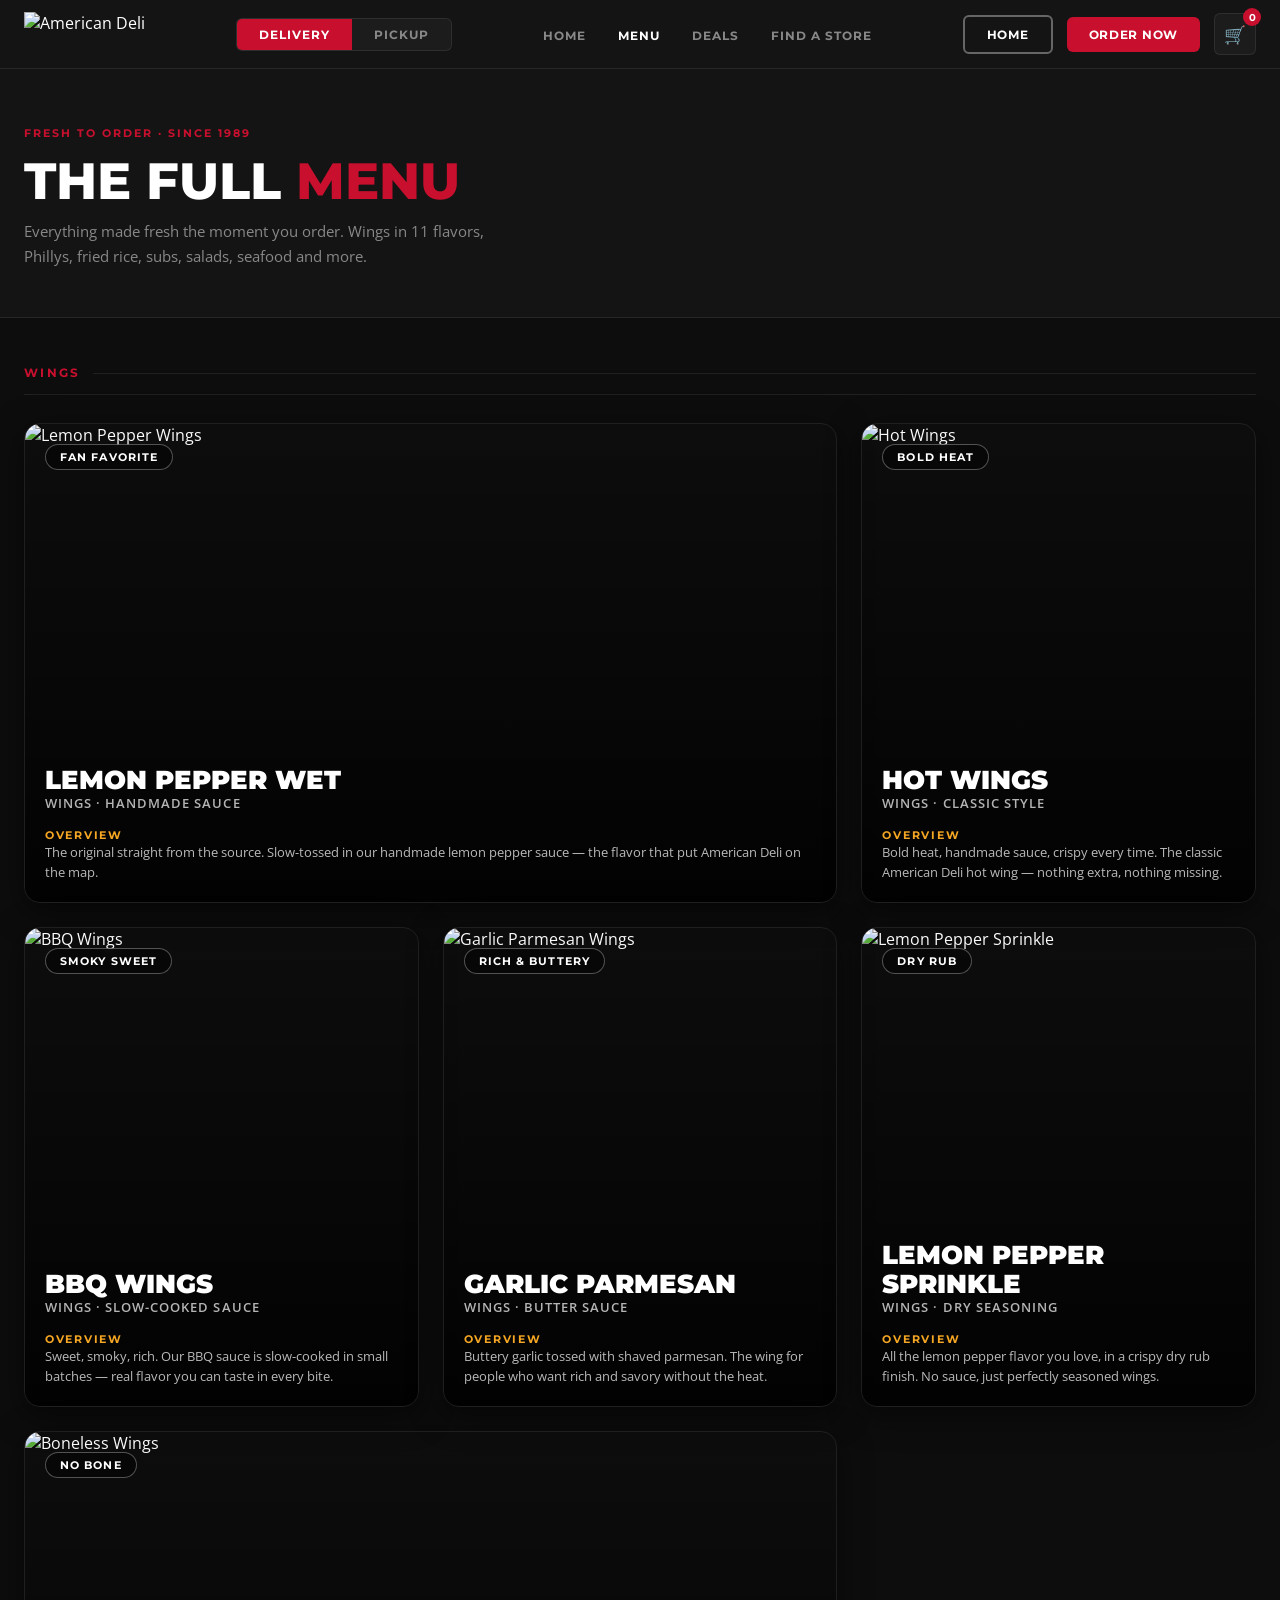
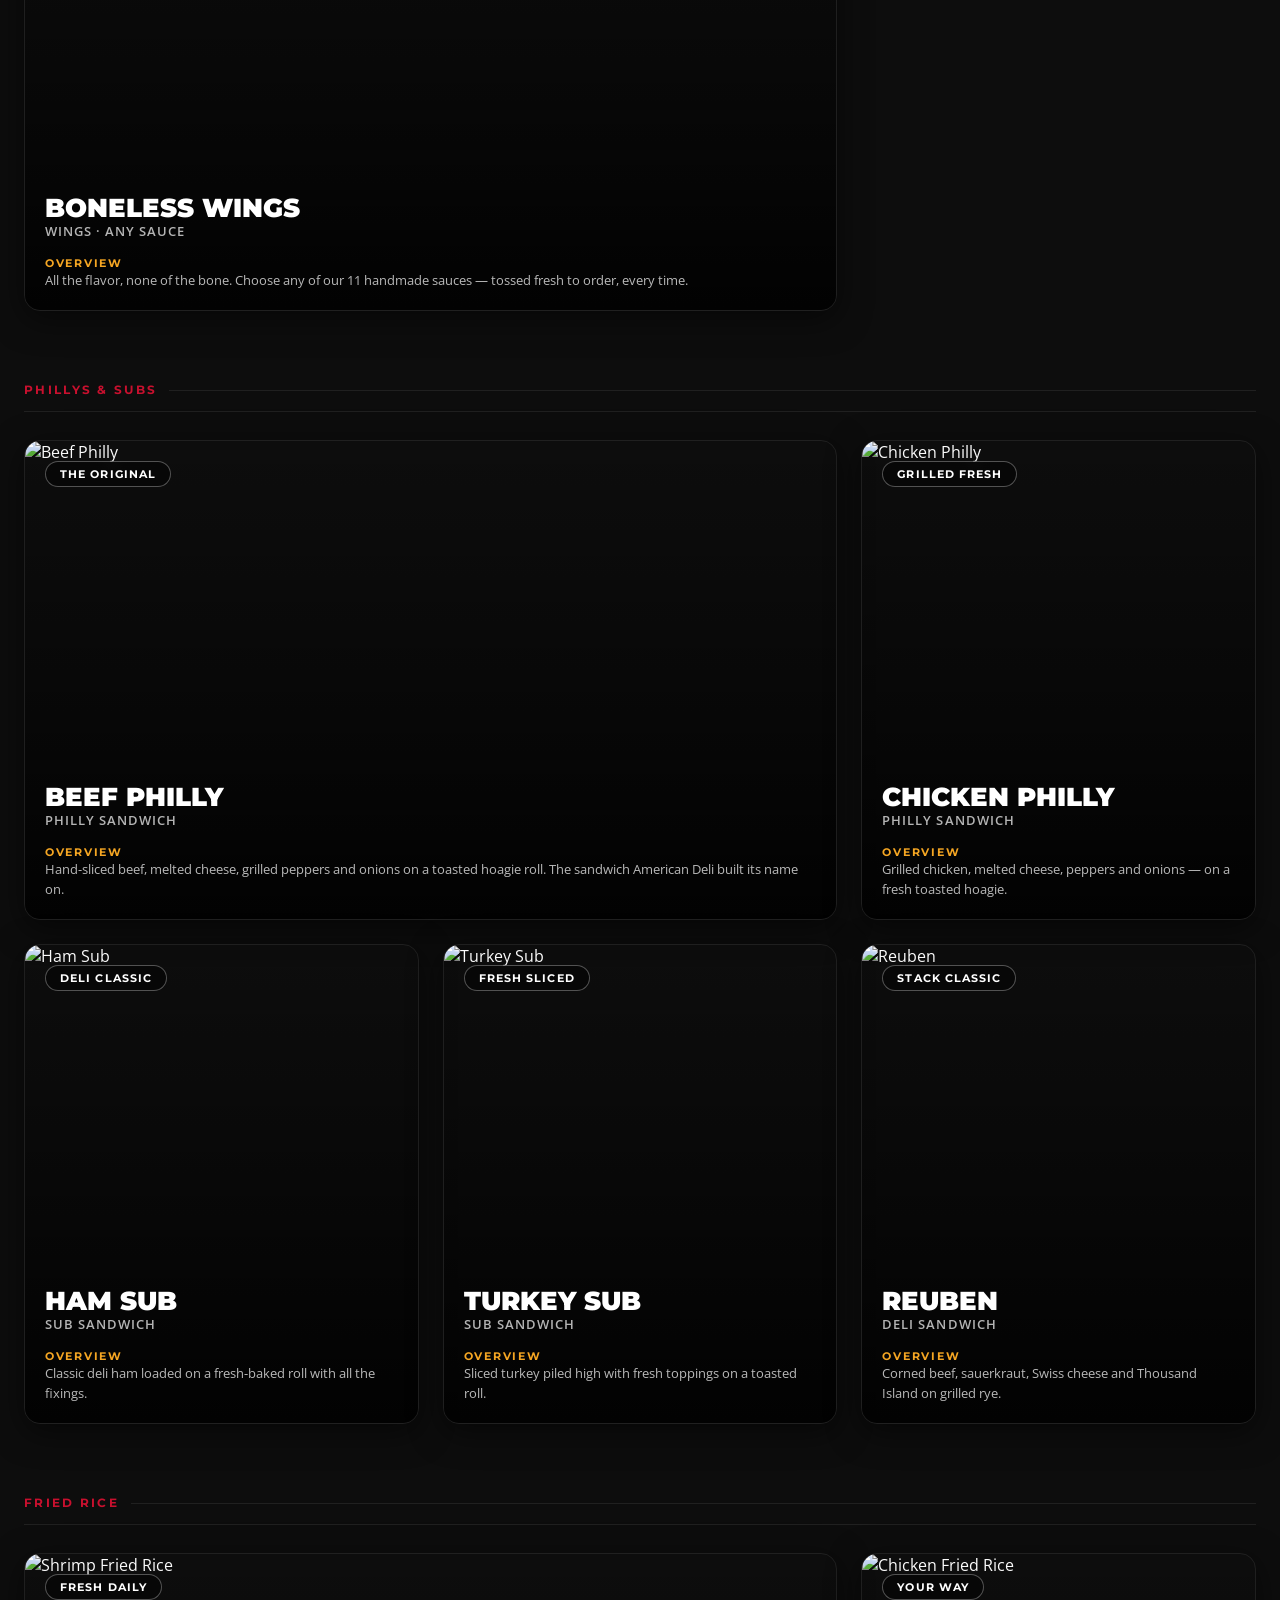
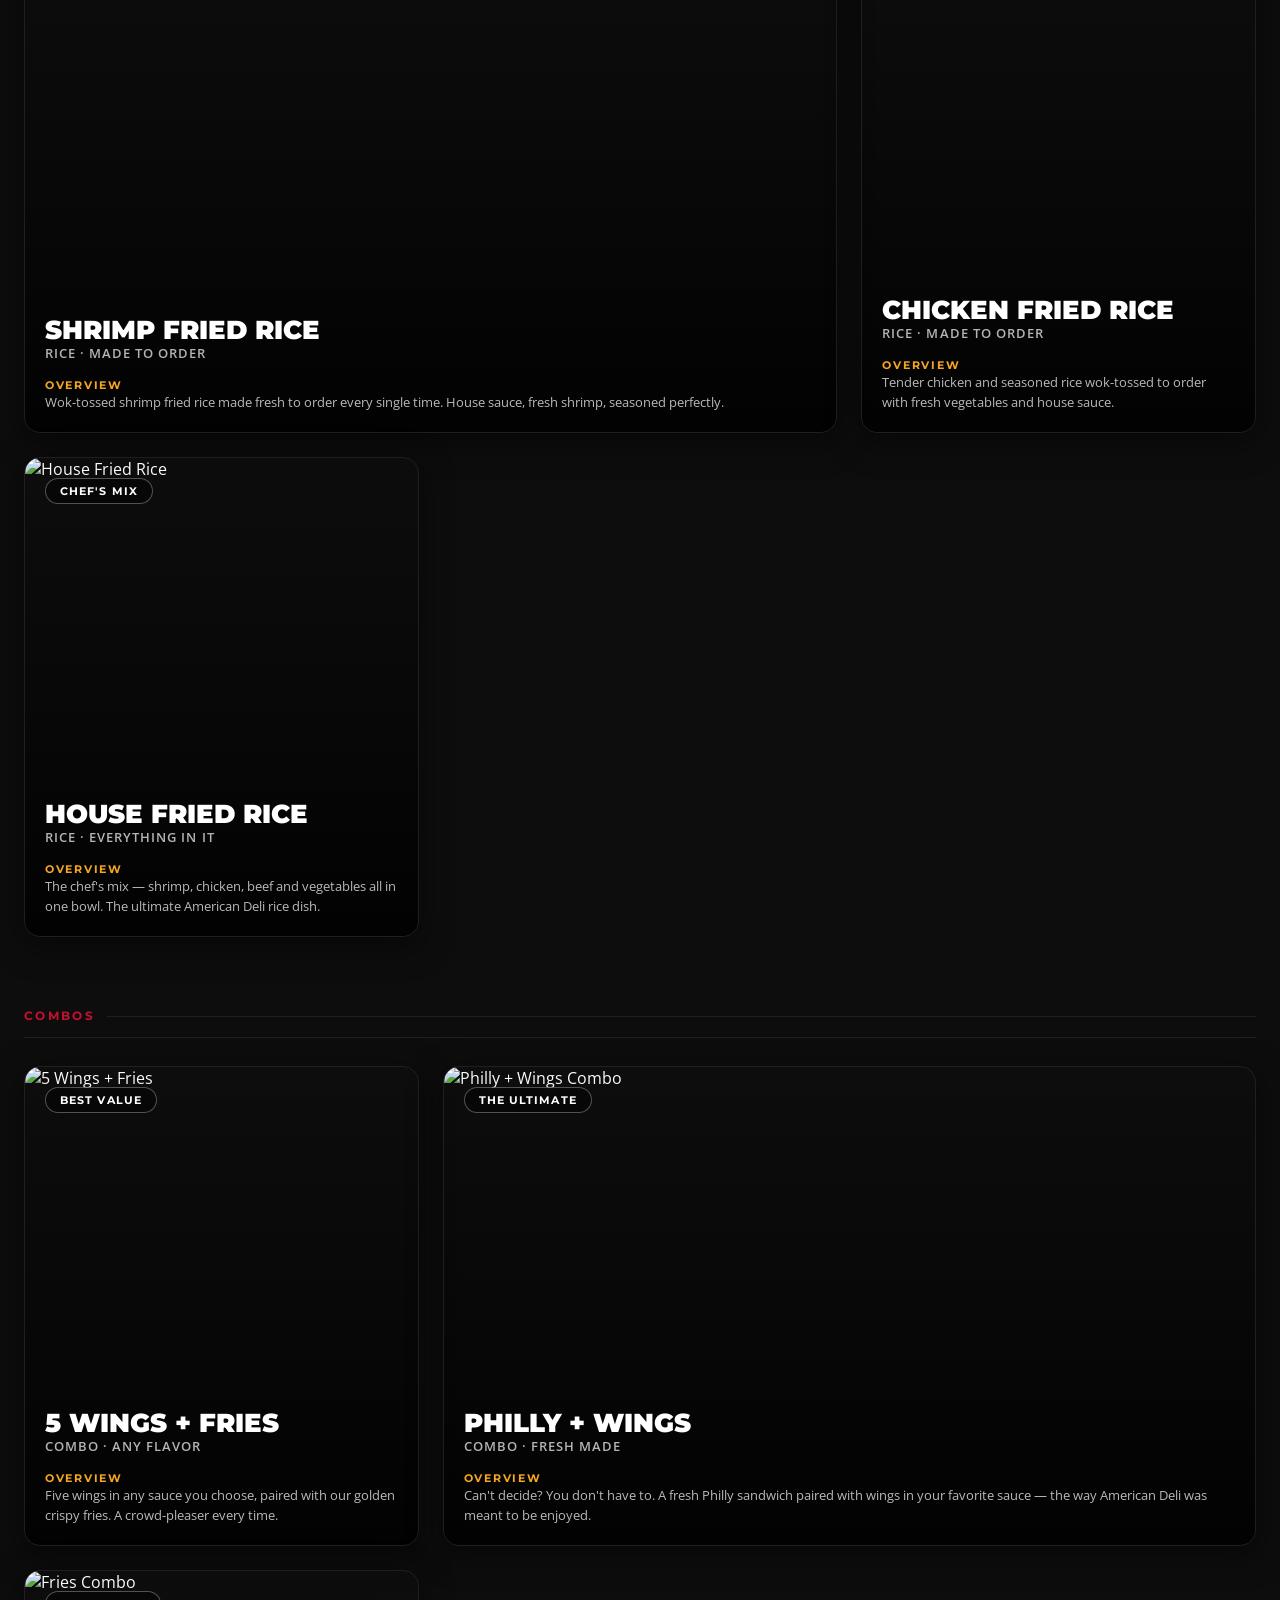
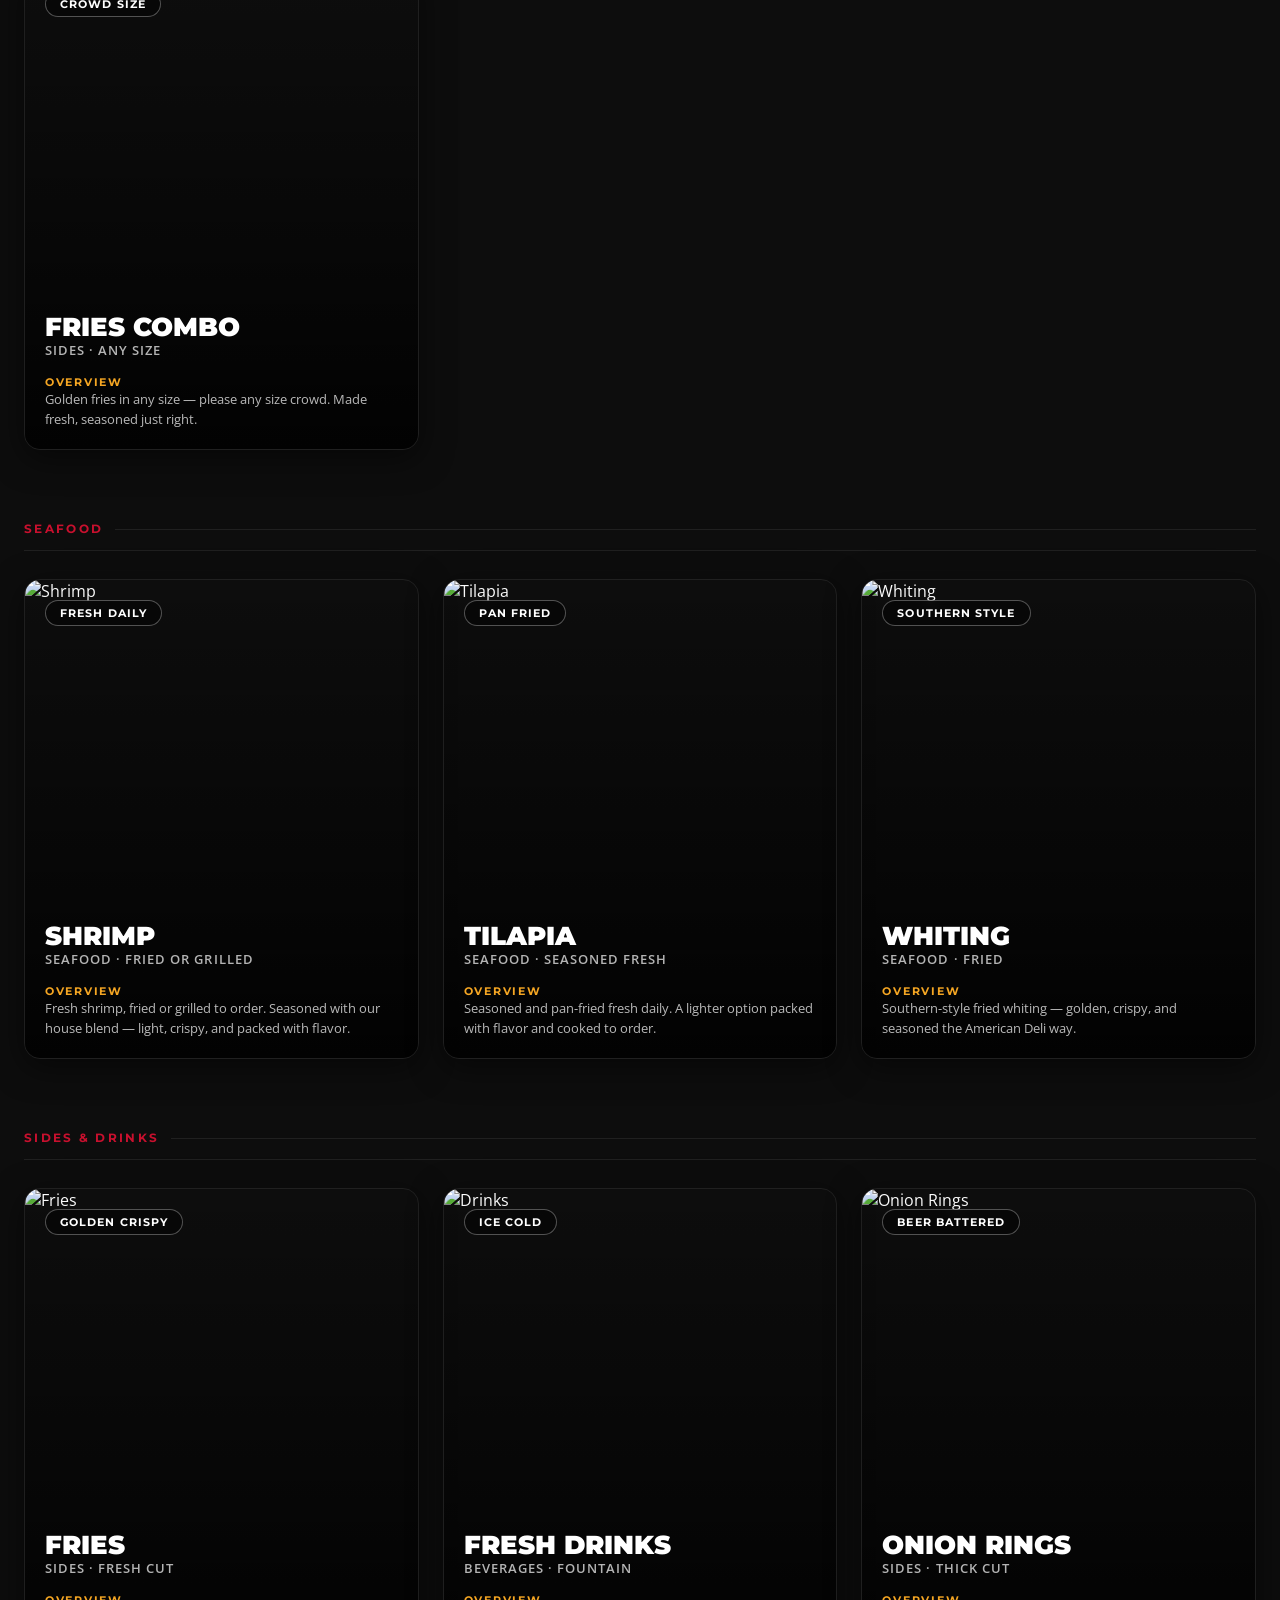
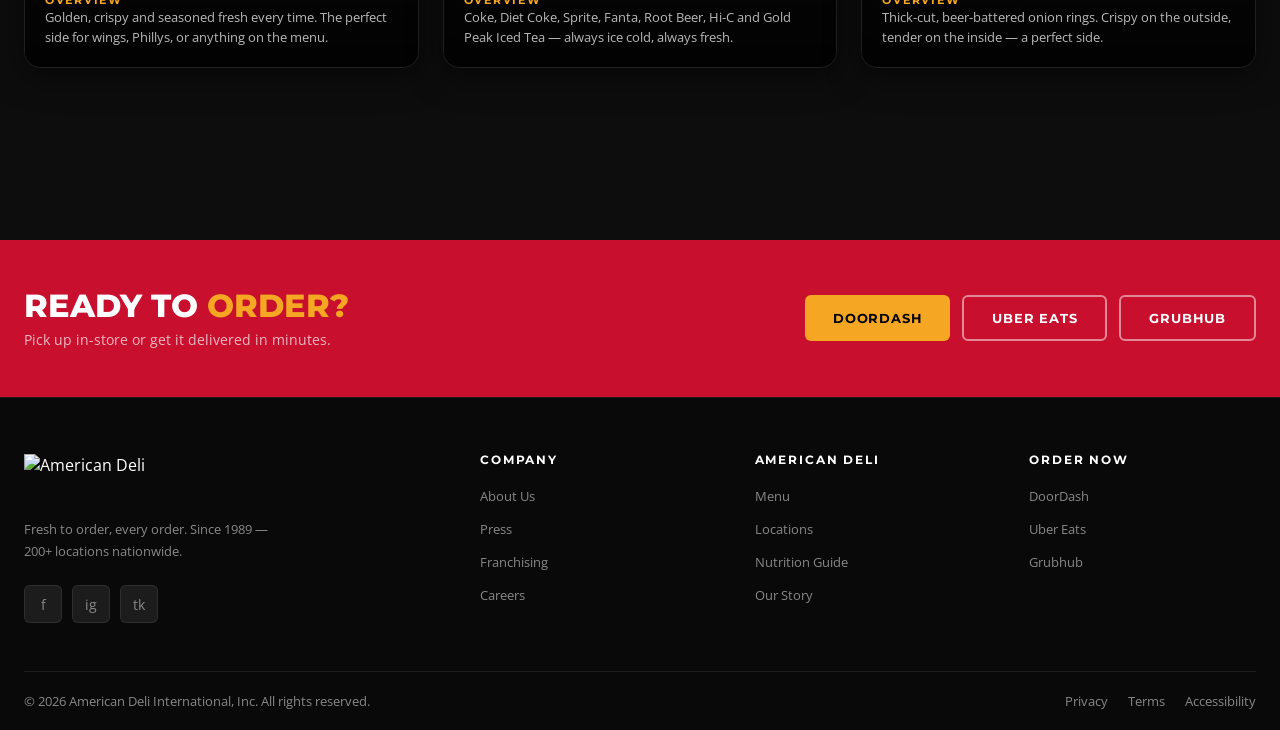
==== commit 44946d71: "Menu page: travel-card design with big images + hover reveal, AD brand colors - Travel-card pattern:" ====
--- a/menu.html
+++ b/menu.html
@@ -4,167 +4,543 @@
   <meta charset="UTF-8" />
   <meta name="viewport" content="width=device-width, initial-scale=1.0" />
   <title>Menu — American Deli</title>
-  <meta name="description" content="Full menu: wings in 11 flavors, Philly sandwiches, fried rice, subs, seafood, salads, sides and drinks. Fresh to order at American Deli.">
+  <meta name="description" content="Full menu: wings in 11 flavors, Philly sandwiches, fried rice, subs, seafood, salads and sides. Fresh to order at American Deli.">
   <link rel="stylesheet" href="css/style.css" />
   <link rel="preconnect" href="https://fonts.googleapis.com" />
   <link rel="preconnect" href="https://fonts.gstatic.com" crossorigin />
 </head>
 <body>
 
-  <!-- ══════════════════════════════════════
-       NAVBAR
-  ══════════════════════════════════════ -->
+  <!-- ══ NAVBAR ══ -->
   <header id="navbar">
     <div class="container">
       <div class="nav-top">
-
         <a href="index.html" class="nav-logo">
           <img src="https://images.squarespace-cdn.com/content/v1/64d523ed9c2ac100f7d13950/18fa8849-ae9c-47ea-8ec4-4a75ed2f31cf/american+deli+logo.png?format=300w" alt="American Deli" />
         </a>
-
         <div class="order-toggle">
           <button class="active">Delivery</button>
           <button>Pickup</button>
         </div>
-
         <ul class="nav-links">
           <li><a href="index.html">Home</a></li>
           <li><a href="menu.html" class="active">Menu</a></li>
           <li><a href="index.html#deals">Deals</a></li>
           <li><a href="index.html#stores">Find a Store</a></li>
         </ul>
-
         <div class="nav-right">
           <a href="index.html" class="btn btn-ghost">Home</a>
           <a href="index.html#deals" class="btn btn-red">Order Now</a>
-          <button class="cart-btn" aria-label="Cart">
-            🛒
-            <span class="cart-count">0</span>
-          </button>
-        </div>
-
+          <button class="cart-btn" aria-label="Cart">🛒<span class="cart-count">0</span></button>
+        </div>
         <button class="hamburger" id="hamburger" aria-label="Open menu">
           <span></span><span></span><span></span>
         </button>
       </div>
     </div>
-
     <div class="mobile-nav" id="mobileNav">
       <a href="index.html">Home</a>
       <a href="menu.html">Menu</a>
       <a href="index.html#deals">Deals</a>
       <a href="index.html#stores">Find a Store</a>
-      <div class="order-toggle">
-        <button class="active">Delivery</button>
-        <button>Pickup</button>
-      </div>
+      <div class="order-toggle"><button class="active">Delivery</button><button>Pickup</button></div>
       <a href="index.html#deals" class="btn btn-red">Order Now</a>
     </div>
   </header>
 
-  <!-- ══════════════════════════════════════
-       MENU PAGE HERO
-  ══════════════════════════════════════ -->
+  <!-- ══ MENU PAGE HERO ══ -->
   <section class="menu-page-hero">
     <div class="container">
-      <p class="eyebrow" style="font-family:'Montserrat',sans-serif;font-size:.7rem;font-weight:700;letter-spacing:.18em;text-transform:uppercase;color:var(--red);margin-bottom:10px;">Fresh To Order</p>
+      <p style="font-family:'Montserrat',sans-serif;font-size:.7rem;font-weight:700;letter-spacing:.18em;text-transform:uppercase;color:var(--red);margin-bottom:10px;">Fresh To Order · Since 1989</p>
       <h1>The Full <span>Menu</span></h1>
-      <p>Everything made fresh the moment you order. Wings in 11 flavors, Phillys, fried rice, subs, salads, seafood, and more since 1989.</p>
+      <p>Everything made fresh the moment you order. Wings in 11 flavors, Phillys, fried rice, subs, salads, seafood and more.</p>
     </div>
   </section>
 
-  <!-- ══════════════════════════════════════
-       FULL MENU
-  ══════════════════════════════════════ -->
+  <!-- ══ FULL MENU ══ -->
   <div class="full-menu-body">
     <div class="container">
 
-      <!-- WINGS -->
+      <!-- ─── WINGS ─── -->
       <div class="full-cat-block reveal">
         <div class="full-cat-title">Wings</div>
-        <div class="full-menu-grid">
-          <div class="full-item"><span class="full-item-icon">🔥</span><div class="full-item-info"><h4>Lemon Pepper Wet</h4><p>Original handmade lemon pepper sauce</p></div></div>
-          <div class="full-item"><span class="full-item-icon">🌶️</span><div class="full-item-info"><h4>Hot Wings</h4><p>Bold heat, classic deli style</p></div></div>
-          <div class="full-item"><span class="full-item-icon">🍯</span><div class="full-item-info"><h4>BBQ Wings</h4><p>Sweet, smoky, rich</p></div></div>
-          <div class="full-item"><span class="full-item-icon">🧄</span><div class="full-item-info"><h4>Garlic Parmesan</h4><p>Buttery garlic with shaved parm</p></div></div>
-          <div class="full-item"><span class="full-item-icon">🍋</span><div class="full-item-info"><h4>Lemon Pepper Sprinkle</h4><p>Dry rub, crispy finish</p></div></div>
-          <div class="full-item"><span class="full-item-icon">🌿</span><div class="full-item-info"><h4>Teriyaki</h4><p>Sweet glaze, Japanese-style</p></div></div>
-          <div class="full-item"><span class="full-item-icon">🟡</span><div class="full-item-info"><h4>Family Gold</h4><p>House specialty sauce</p></div></div>
-          <div class="full-item"><span class="full-item-icon">🌶️</span><div class="full-item-info"><h4>Medium</h4><p>Not too hot, not too mild</p></div></div>
-          <div class="full-item"><span class="full-item-icon">🍬</span><div class="full-item-info"><h4>Sweet Chili</h4><p>Sweet heat, Asian-inspired</p></div></div>
-          <div class="full-item"><span class="full-item-icon">🧂</span><div class="full-item-info"><h4>Seasoning Salt</h4><p>Classic dry seasoning</p></div></div>
-          <div class="full-item"><span class="full-item-icon">🫙</span><div class="full-item-info"><h4>Mild</h4><p>Light heat, full flavor</p></div></div>
-          <div class="full-item"><span class="full-item-icon">🍗</span><div class="full-item-info"><h4>Boneless Wings</h4><p>All the flavor, no bone</p></div></div>
-        </div>
-      </div>
-
-      <!-- PHILLYS & SUBS -->
+        <div class="travel-grid">
+
+          <!-- Card 1 — Lemon Pepper Wet (wide) -->
+          <div class="travel-card wide">
+            <img class="travel-card-bg" src="https://images.squarespace-cdn.com/content/v1/64d523ed9c2ac100f7d13950/a49cc544-3d3d-433c-b4d1-956095a42058/lemon-pepper-wings.png" alt="Lemon Pepper Wings" loading="lazy" />
+            <div class="travel-card-overlay"></div>
+            <div class="travel-card-inner">
+              <div class="travel-card-top">
+                <span class="travel-card-badge">Fan Favorite</span>
+              </div>
+              <div class="travel-card-mid">
+                <div>
+                  <h3>Lemon Pepper Wet</h3>
+                  <p class="card-sub">Wings · Handmade Sauce</p>
+                </div>
+                <div>
+                  <p class="card-overview-label">Overview</p>
+                  <p class="card-overview-text">The original straight from the source. Slow-tossed in our handmade lemon pepper sauce — the flavor that put American Deli on the map.</p>
+                </div>
+              </div>
+              <div class="travel-card-bottom">
+                <div class="travel-card-cta">
+                  <button class="order-btn">Order Now <span class="arrow">→</span></button>
+                </div>
+              </div>
+            </div>
+          </div>
+
+          <!-- Card 2 — Hot Wings -->
+          <div class="travel-card">
+            <img class="travel-card-bg" src="https://images.squarespace-cdn.com/content/v1/64d523ed9c2ac100f7d13950/f2fa6245-3cce-4a18-8c0d-8527d0418a11/Wings-2.jpg" alt="Hot Wings" loading="lazy" />
+            <div class="travel-card-overlay"></div>
+            <div class="travel-card-inner">
+              <div class="travel-card-top">
+                <span class="travel-card-badge">Bold Heat</span>
+              </div>
+              <div class="travel-card-mid">
+                <div>
+                  <h3>Hot Wings</h3>
+                  <p class="card-sub">Wings · Classic Style</p>
+                </div>
+                <div>
+                  <p class="card-overview-label">Overview</p>
+                  <p class="card-overview-text">Bold heat, handmade sauce, crispy every time. The classic American Deli hot wing — nothing extra, nothing missing.</p>
+                </div>
+              </div>
+              <div class="travel-card-bottom">
+                <div class="travel-card-cta">
+                  <button class="order-btn">Order Now <span class="arrow">→</span></button>
+                </div>
+              </div>
+            </div>
+          </div>
+
+          <!-- Card 3 — BBQ Wings -->
+          <div class="travel-card">
+            <img class="travel-card-bg" src="https://images.squarespace-cdn.com/content/v1/64d523ed9c2ac100f7d13950/44f82549-b49d-4cdc-a802-0ede244ffe4b/sausec+preview+.png" alt="BBQ Wings" loading="lazy" />
+            <div class="travel-card-overlay"></div>
+            <div class="travel-card-inner">
+              <div class="travel-card-top">
+                <span class="travel-card-badge">Smoky Sweet</span>
+              </div>
+              <div class="travel-card-mid">
+                <div>
+                  <h3>BBQ Wings</h3>
+                  <p class="card-sub">Wings · Slow-Cooked Sauce</p>
+                </div>
+                <div>
+                  <p class="card-overview-label">Overview</p>
+                  <p class="card-overview-text">Sweet, smoky, rich. Our BBQ sauce is slow-cooked in small batches — real flavor you can taste in every bite.</p>
+                </div>
+              </div>
+              <div class="travel-card-bottom">
+                <div class="travel-card-cta">
+                  <button class="order-btn">Order Now <span class="arrow">→</span></button>
+                </div>
+              </div>
+            </div>
+          </div>
+
+          <!-- Card 4 — Garlic Parmesan -->
+          <div class="travel-card">
+            <img class="travel-card-bg" src="https://images.squarespace-cdn.com/content/v1/64d523ed9c2ac100f7d13950/2b365009-a22d-43c6-98b3-b5672a036441/paper.jpg" alt="Garlic Parmesan Wings" loading="lazy" />
+            <div class="travel-card-overlay"></div>
+            <div class="travel-card-inner">
+              <div class="travel-card-top">
+                <span class="travel-card-badge">Rich &amp; Buttery</span>
+              </div>
+              <div class="travel-card-mid">
+                <div>
+                  <h3>Garlic Parmesan</h3>
+                  <p class="card-sub">Wings · Butter Sauce</p>
+                </div>
+                <div>
+                  <p class="card-overview-label">Overview</p>
+                  <p class="card-overview-text">Buttery garlic tossed with shaved parmesan. The wing for people who want rich and savory without the heat.</p>
+                </div>
+              </div>
+              <div class="travel-card-bottom">
+                <div class="travel-card-cta">
+                  <button class="order-btn">Order Now <span class="arrow">→</span></button>
+                </div>
+              </div>
+            </div>
+          </div>
+
+          <!-- Card 5 — Lemon Pepper Sprinkle -->
+          <div class="travel-card">
+            <img class="travel-card-bg" src="https://images.squarespace-cdn.com/content/v1/64d523ed9c2ac100f7d13950/a49cc544-3d3d-433c-b4d1-956095a42058/lemon-pepper-wings.png" alt="Lemon Pepper Sprinkle" loading="lazy" />
+            <div class="travel-card-overlay"></div>
+            <div class="travel-card-inner">
+              <div class="travel-card-top">
+                <span class="travel-card-badge">Dry Rub</span>
+              </div>
+              <div class="travel-card-mid">
+                <div>
+                  <h3>Lemon Pepper Sprinkle</h3>
+                  <p class="card-sub">Wings · Dry Seasoning</p>
+                </div>
+                <div>
+                  <p class="card-overview-label">Overview</p>
+                  <p class="card-overview-text">All the lemon pepper flavor you love, in a crispy dry rub finish. No sauce, just perfectly seasoned wings.</p>
+                </div>
+              </div>
+              <div class="travel-card-bottom">
+                <div class="travel-card-cta">
+                  <button class="order-btn">Order Now <span class="arrow">→</span></button>
+                </div>
+              </div>
+            </div>
+          </div>
+
+          <!-- Card 6 — Boneless Wings (wide) -->
+          <div class="travel-card wide">
+            <img class="travel-card-bg" src="https://images.squarespace-cdn.com/content/v1/64d523ed9c2ac100f7d13950/f2fa6245-3cce-4a18-8c0d-8527d0418a11/Wings-2.jpg" alt="Boneless Wings" loading="lazy" />
+            <div class="travel-card-overlay"></div>
+            <div class="travel-card-inner">
+              <div class="travel-card-top">
+                <span class="travel-card-badge">No Bone</span>
+              </div>
+              <div class="travel-card-mid">
+                <div>
+                  <h3>Boneless Wings</h3>
+                  <p class="card-sub">Wings · Any Sauce</p>
+                </div>
+                <div>
+                  <p class="card-overview-label">Overview</p>
+                  <p class="card-overview-text">All the flavor, none of the bone. Choose any of our 11 handmade sauces — tossed fresh to order, every time.</p>
+                </div>
+              </div>
+              <div class="travel-card-bottom">
+                <div class="travel-card-cta">
+                  <button class="order-btn">Order Now <span class="arrow">→</span></button>
+                </div>
+              </div>
+            </div>
+          </div>
+
+        </div>
+      </div>
+
+      <!-- ─── PHILLYS & SUBS ─── -->
       <div class="full-cat-block reveal">
         <div class="full-cat-title">Phillys &amp; Subs</div>
-        <div class="full-menu-grid">
-          <div class="full-item"><span class="full-item-icon">🥩</span><div class="full-item-info"><h4>Beef Philly</h4><p>Hand-sliced beef, melted cheese, toasted hoagie</p></div></div>
-          <div class="full-item"><span class="full-item-icon">🍗</span><div class="full-item-info"><h4>Chicken Philly</h4><p>Grilled chicken, peppers, onions, cheese</p></div></div>
-          <div class="full-item"><span class="full-item-icon">🥪</span><div class="full-item-info"><h4>Ham Sub</h4><p>Classic deli ham on fresh-baked roll</p></div></div>
-          <div class="full-item"><span class="full-item-icon">🦃</span><div class="full-item-info"><h4>Turkey Sub</h4><p>Sliced turkey with all the toppings</p></div></div>
-          <div class="full-item"><span class="full-item-icon">🥪</span><div class="full-item-info"><h4>Ham &amp; Turkey Sub</h4><p>Best of both worlds</p></div></div>
-          <div class="full-item"><span class="full-item-icon">🌯</span><div class="full-item-info"><h4>Beef Gyro</h4><p>Slow-roasted beef, tzatziki, fresh veggies</p></div></div>
-          <div class="full-item"><span class="full-item-icon">🌯</span><div class="full-item-info"><h4>Chicken Gyro</h4><p>Grilled chicken in warm pita</p></div></div>
-          <div class="full-item"><span class="full-item-icon">🥪</span><div class="full-item-info"><h4>Reuben</h4><p>Corned beef, sauerkraut, Swiss, Thousand Island</p></div></div>
-          <div class="full-item"><span class="full-item-icon">🍗</span><div class="full-item-info"><h4>Chicken Tender Sandwich</h4><p>Hand-battered tenders on a toasted bun</p></div></div>
-        </div>
-      </div>
-
-      <!-- FRIED RICE -->
+        <div class="travel-grid">
+
+          <div class="travel-card wide">
+            <img class="travel-card-bg" src="https://images.squarespace-cdn.com/content/v1/64d523ed9c2ac100f7d13950/3e56a94b-578b-4969-9dce-45c75ddf7415/burger-on-1-1.png" alt="Beef Philly" loading="lazy" />
+            <div class="travel-card-overlay"></div>
+            <div class="travel-card-inner">
+              <div class="travel-card-top"><span class="travel-card-badge">The Original</span></div>
+              <div class="travel-card-mid">
+                <div><h3>Beef Philly</h3><p class="card-sub">Philly Sandwich</p></div>
+                <div>
+                  <p class="card-overview-label">Overview</p>
+                  <p class="card-overview-text">Hand-sliced beef, melted cheese, grilled peppers and onions on a toasted hoagie roll. The sandwich American Deli built its name on.</p>
+                </div>
+              </div>
+              <div class="travel-card-bottom"><div class="travel-card-cta"><button class="order-btn">Order Now <span class="arrow">→</span></button></div></div>
+            </div>
+          </div>
+
+          <div class="travel-card">
+            <img class="travel-card-bg" src="https://images.squarespace-cdn.com/content/v1/64d523ed9c2ac100f7d13950/e87beb6a-213b-49f1-b3ba-c234fb0a2076/Philly-and-Wings-and-Coke.png" alt="Chicken Philly" loading="lazy" />
+            <div class="travel-card-overlay"></div>
+            <div class="travel-card-inner">
+              <div class="travel-card-top"><span class="travel-card-badge">Grilled Fresh</span></div>
+              <div class="travel-card-mid">
+                <div><h3>Chicken Philly</h3><p class="card-sub">Philly Sandwich</p></div>
+                <div>
+                  <p class="card-overview-label">Overview</p>
+                  <p class="card-overview-text">Grilled chicken, melted cheese, peppers and onions — on a fresh toasted hoagie.</p>
+                </div>
+              </div>
+              <div class="travel-card-bottom"><div class="travel-card-cta"><button class="order-btn">Order Now <span class="arrow">→</span></button></div></div>
+            </div>
+          </div>
+
+          <div class="travel-card">
+            <img class="travel-card-bg" src="https://images.squarespace-cdn.com/content/v1/64d523ed9c2ac100f7d13950/3e56a94b-578b-4969-9dce-45c75ddf7415/burger-on-1-1.png" alt="Ham Sub" loading="lazy" />
+            <div class="travel-card-overlay"></div>
+            <div class="travel-card-inner">
+              <div class="travel-card-top"><span class="travel-card-badge">Deli Classic</span></div>
+              <div class="travel-card-mid">
+                <div><h3>Ham Sub</h3><p class="card-sub">Sub Sandwich</p></div>
+                <div>
+                  <p class="card-overview-label">Overview</p>
+                  <p class="card-overview-text">Classic deli ham loaded on a fresh-baked roll with all the fixings.</p>
+                </div>
+              </div>
+              <div class="travel-card-bottom"><div class="travel-card-cta"><button class="order-btn">Order Now <span class="arrow">→</span></button></div></div>
+            </div>
+          </div>
+
+          <div class="travel-card">
+            <img class="travel-card-bg" src="https://images.squarespace-cdn.com/content/v1/64d523ed9c2ac100f7d13950/e87beb6a-213b-49f1-b3ba-c234fb0a2076/Philly-and-Wings-and-Coke.png" alt="Turkey Sub" loading="lazy" />
+            <div class="travel-card-overlay"></div>
+            <div class="travel-card-inner">
+              <div class="travel-card-top"><span class="travel-card-badge">Fresh Sliced</span></div>
+              <div class="travel-card-mid">
+                <div><h3>Turkey Sub</h3><p class="card-sub">Sub Sandwich</p></div>
+                <div>
+                  <p class="card-overview-label">Overview</p>
+                  <p class="card-overview-text">Sliced turkey piled high with fresh toppings on a toasted roll.</p>
+                </div>
+              </div>
+              <div class="travel-card-bottom"><div class="travel-card-cta"><button class="order-btn">Order Now <span class="arrow">→</span></button></div></div>
+            </div>
+          </div>
+
+          <div class="travel-card">
+            <img class="travel-card-bg" src="https://images.squarespace-cdn.com/content/v1/64d523ed9c2ac100f7d13950/3e56a94b-578b-4969-9dce-45c75ddf7415/burger-on-1-1.png" alt="Reuben" loading="lazy" />
+            <div class="travel-card-overlay"></div>
+            <div class="travel-card-inner">
+              <div class="travel-card-top"><span class="travel-card-badge">Stack Classic</span></div>
+              <div class="travel-card-mid">
+                <div><h3>Reuben</h3><p class="card-sub">Deli Sandwich</p></div>
+                <div>
+                  <p class="card-overview-label">Overview</p>
+                  <p class="card-overview-text">Corned beef, sauerkraut, Swiss cheese and Thousand Island on grilled rye.</p>
+                </div>
+              </div>
+              <div class="travel-card-bottom"><div class="travel-card-cta"><button class="order-btn">Order Now <span class="arrow">→</span></button></div></div>
+            </div>
+          </div>
+
+        </div>
+      </div>
+
+      <!-- ─── FRIED RICE ─── -->
       <div class="full-cat-block reveal">
         <div class="full-cat-title">Fried Rice</div>
-        <div class="full-menu-grid">
-          <div class="full-item"><span class="full-item-icon">🍤</span><div class="full-item-info"><h4>Shrimp Fried Rice</h4><p>Fresh shrimp, house sauce, wok-tossed</p></div></div>
-          <div class="full-item"><span class="full-item-icon">🍗</span><div class="full-item-info"><h4>Chicken Fried Rice</h4><p>Tender chicken, seasoned rice</p></div></div>
-          <div class="full-item"><span class="full-item-icon">🥩</span><div class="full-item-info"><h4>Beef Fried Rice</h4><p>Seasoned beef, fresh vegetables</p></div></div>
-          <div class="full-item"><span class="full-item-icon">🥗</span><div class="full-item-info"><h4>Vegetable Fried Rice</h4><p>Fresh veg, light and flavorful</p></div></div>
-          <div class="full-item"><span class="full-item-icon">🍚</span><div class="full-item-info"><h4>House Fried Rice</h4><p>Chef's mix — everything in one bowl</p></div></div>
-        </div>
-      </div>
-
-      <!-- SALADS -->
+        <div class="travel-grid">
+
+          <div class="travel-card wide">
+            <img class="travel-card-bg" src="https://images.squarespace-cdn.com/content/v1/64d523ed9c2ac100f7d13950/0630d732-566a-47ef-8cf5-cf9b227a0d39/Shrimp-Fried-Rice.png" alt="Shrimp Fried Rice" loading="lazy" />
+            <div class="travel-card-overlay"></div>
+            <div class="travel-card-inner">
+              <div class="travel-card-top"><span class="travel-card-badge">Fresh Daily</span></div>
+              <div class="travel-card-mid">
+                <div><h3>Shrimp Fried Rice</h3><p class="card-sub">Rice · Made To Order</p></div>
+                <div>
+                  <p class="card-overview-label">Overview</p>
+                  <p class="card-overview-text">Wok-tossed shrimp fried rice made fresh to order every single time. House sauce, fresh shrimp, seasoned perfectly.</p>
+                </div>
+              </div>
+              <div class="travel-card-bottom"><div class="travel-card-cta"><button class="order-btn">Order Now <span class="arrow">→</span></button></div></div>
+            </div>
+          </div>
+
+          <div class="travel-card">
+            <img class="travel-card-bg" src="https://images.squarespace-cdn.com/content/v1/64d523ed9c2ac100f7d13950/0630d732-566a-47ef-8cf5-cf9b227a0d39/Shrimp-Fried-Rice.png" alt="Chicken Fried Rice" loading="lazy" />
+            <div class="travel-card-overlay"></div>
+            <div class="travel-card-inner">
+              <div class="travel-card-top"><span class="travel-card-badge">Your Way</span></div>
+              <div class="travel-card-mid">
+                <div><h3>Chicken Fried Rice</h3><p class="card-sub">Rice · Made To Order</p></div>
+                <div>
+                  <p class="card-overview-label">Overview</p>
+                  <p class="card-overview-text">Tender chicken and seasoned rice wok-tossed to order with fresh vegetables and house sauce.</p>
+                </div>
+              </div>
+              <div class="travel-card-bottom"><div class="travel-card-cta"><button class="order-btn">Order Now <span class="arrow">→</span></button></div></div>
+            </div>
+          </div>
+
+          <div class="travel-card">
+            <img class="travel-card-bg" src="https://images.squarespace-cdn.com/content/v1/64d523ed9c2ac100f7d13950/0630d732-566a-47ef-8cf5-cf9b227a0d39/Shrimp-Fried-Rice.png" alt="House Fried Rice" loading="lazy" />
+            <div class="travel-card-overlay"></div>
+            <div class="travel-card-inner">
+              <div class="travel-card-top"><span class="travel-card-badge">Chef's Mix</span></div>
+              <div class="travel-card-mid">
+                <div><h3>House Fried Rice</h3><p class="card-sub">Rice · Everything In It</p></div>
+                <div>
+                  <p class="card-overview-label">Overview</p>
+                  <p class="card-overview-text">The chef's mix — shrimp, chicken, beef and vegetables all in one bowl. The ultimate American Deli rice dish.</p>
+                </div>
+              </div>
+              <div class="travel-card-bottom"><div class="travel-card-cta"><button class="order-btn">Order Now <span class="arrow">→</span></button></div></div>
+            </div>
+          </div>
+
+        </div>
+      </div>
+
+      <!-- ─── COMBOS ─── -->
       <div class="full-cat-block reveal">
-        <div class="full-cat-title">Salads</div>
-        <div class="full-menu-grid">
-          <div class="full-item"><span class="full-item-icon">🥗</span><div class="full-item-info"><h4>Garden Salad</h4><p>Fresh greens, house dressing</p></div></div>
-          <div class="full-item"><span class="full-item-icon">🥗</span><div class="full-item-info"><h4>Chef Salad</h4><p>Ham, turkey, cheese, fresh vegetables</p></div></div>
-          <div class="full-item"><span class="full-item-icon">🍗</span><div class="full-item-info"><h4>Grilled Chicken Salad</h4><p>Marinated grilled chicken over crisp greens</p></div></div>
-          <div class="full-item"><span class="full-item-icon">🍗</span><div class="full-item-info"><h4>Fried Chicken Salad</h4><p>Crispy tenders over fresh greens</p></div></div>
-        </div>
-      </div>
-
-      <!-- SEAFOOD -->
+        <div class="full-cat-title">Combos</div>
+        <div class="travel-grid">
+
+          <div class="travel-card">
+            <img class="travel-card-bg" src="https://images.squarespace-cdn.com/content/v1/64d523ed9c2ac100f7d13950/48c1e47f-1320-4643-a724-2d2362dc67d5/5-wings-fries-combos.jpg" alt="5 Wings + Fries" loading="lazy" />
+            <div class="travel-card-overlay"></div>
+            <div class="travel-card-inner">
+              <div class="travel-card-top"><span class="travel-card-badge">Best Value</span></div>
+              <div class="travel-card-mid">
+                <div><h3>5 Wings + Fries</h3><p class="card-sub">Combo · Any Flavor</p></div>
+                <div>
+                  <p class="card-overview-label">Overview</p>
+                  <p class="card-overview-text">Five wings in any sauce you choose, paired with our golden crispy fries. A crowd-pleaser every time.</p>
+                </div>
+              </div>
+              <div class="travel-card-bottom"><div class="travel-card-cta"><button class="order-btn">Order Now <span class="arrow">→</span></button></div></div>
+            </div>
+          </div>
+
+          <div class="travel-card wide">
+            <img class="travel-card-bg" src="https://images.squarespace-cdn.com/content/v1/64d523ed9c2ac100f7d13950/e87beb6a-213b-49f1-b3ba-c234fb0a2076/Philly-and-Wings-and-Coke.png" alt="Philly + Wings Combo" loading="lazy" />
+            <div class="travel-card-overlay"></div>
+            <div class="travel-card-inner">
+              <div class="travel-card-top"><span class="travel-card-badge">The Ultimate</span></div>
+              <div class="travel-card-mid">
+                <div><h3>Philly + Wings</h3><p class="card-sub">Combo · Fresh Made</p></div>
+                <div>
+                  <p class="card-overview-label">Overview</p>
+                  <p class="card-overview-text">Can't decide? You don't have to. A fresh Philly sandwich paired with wings in your favorite sauce — the way American Deli was meant to be enjoyed.</p>
+                </div>
+              </div>
+              <div class="travel-card-bottom"><div class="travel-card-cta"><button class="order-btn">Order Now <span class="arrow">→</span></button></div></div>
+            </div>
+          </div>
+
+          <div class="travel-card">
+            <img class="travel-card-bg" src="https://images.squarespace-cdn.com/content/v1/64d523ed9c2ac100f7d13950/b7a535b8-fca0-479a-8c33-6053318fe3f1/fries-combos.jpg" alt="Fries Combo" loading="lazy" />
+            <div class="travel-card-overlay"></div>
+            <div class="travel-card-inner">
+              <div class="travel-card-top"><span class="travel-card-badge">Crowd Size</span></div>
+              <div class="travel-card-mid">
+                <div><h3>Fries Combo</h3><p class="card-sub">Sides · Any Size</p></div>
+                <div>
+                  <p class="card-overview-label">Overview</p>
+                  <p class="card-overview-text">Golden fries in any size — please any size crowd. Made fresh, seasoned just right.</p>
+                </div>
+              </div>
+              <div class="travel-card-bottom"><div class="travel-card-cta"><button class="order-btn">Order Now <span class="arrow">→</span></button></div></div>
+            </div>
+          </div>
+
+        </div>
+      </div>
+
+      <!-- ─── SEAFOOD ─── -->
       <div class="full-cat-block reveal">
         <div class="full-cat-title">Seafood</div>
-        <div class="full-menu-grid">
-          <div class="full-item"><span class="full-item-icon">🐟</span><div class="full-item-info"><h4>Tilapia</h4><p>Seasoned and pan-fried fresh daily</p></div></div>
-          <div class="full-item"><span class="full-item-icon">🐟</span><div class="full-item-info"><h4>Whiting</h4><p>Southern-style fried whiting</p></div></div>
-          <div class="full-item"><span class="full-item-icon">🍤</span><div class="full-item-info"><h4>Shrimp</h4><p>Fried or grilled to order</p></div></div>
-          <div class="full-item"><span class="full-item-icon">🍗</span><div class="full-item-info"><h4>Chicken Tenders</h4><p>Hand-battered, golden crispy</p></div></div>
-        </div>
-      </div>
-
-      <!-- SIDES & DRINKS -->
+        <div class="travel-grid">
+
+          <div class="travel-card">
+            <img class="travel-card-bg" src="https://images.squarespace-cdn.com/content/v1/64d523ed9c2ac100f7d13950/0630d732-566a-47ef-8cf5-cf9b227a0d39/Shrimp-Fried-Rice.png" alt="Shrimp" loading="lazy" />
+            <div class="travel-card-overlay"></div>
+            <div class="travel-card-inner">
+              <div class="travel-card-top"><span class="travel-card-badge">Fresh Daily</span></div>
+              <div class="travel-card-mid">
+                <div><h3>Shrimp</h3><p class="card-sub">Seafood · Fried or Grilled</p></div>
+                <div>
+                  <p class="card-overview-label">Overview</p>
+                  <p class="card-overview-text">Fresh shrimp, fried or grilled to order. Seasoned with our house blend — light, crispy, and packed with flavor.</p>
+                </div>
+              </div>
+              <div class="travel-card-bottom"><div class="travel-card-cta"><button class="order-btn">Order Now <span class="arrow">→</span></button></div></div>
+            </div>
+          </div>
+
+          <div class="travel-card">
+            <img class="travel-card-bg" src="https://images.squarespace-cdn.com/content/v1/64d523ed9c2ac100f7d13950/fda7f57f-2d2b-4f6a-8cf2-ff413289a75f/Hero-food.jpg" alt="Tilapia" loading="lazy" />
+            <div class="travel-card-overlay"></div>
+            <div class="travel-card-inner">
+              <div class="travel-card-top"><span class="travel-card-badge">Pan Fried</span></div>
+              <div class="travel-card-mid">
+                <div><h3>Tilapia</h3><p class="card-sub">Seafood · Seasoned Fresh</p></div>
+                <div>
+                  <p class="card-overview-label">Overview</p>
+                  <p class="card-overview-text">Seasoned and pan-fried fresh daily. A lighter option packed with flavor and cooked to order.</p>
+                </div>
+              </div>
+              <div class="travel-card-bottom"><div class="travel-card-cta"><button class="order-btn">Order Now <span class="arrow">→</span></button></div></div>
+            </div>
+          </div>
+
+          <div class="travel-card">
+            <img class="travel-card-bg" src="https://images.squarespace-cdn.com/content/v1/64d523ed9c2ac100f7d13950/fda7f57f-2d2b-4f6a-8cf2-ff413289a75f/Hero-food.jpg" alt="Whiting" loading="lazy" />
+            <div class="travel-card-overlay"></div>
+            <div class="travel-card-inner">
+              <div class="travel-card-top"><span class="travel-card-badge">Southern Style</span></div>
+              <div class="travel-card-mid">
+                <div><h3>Whiting</h3><p class="card-sub">Seafood · Fried</p></div>
+                <div>
+                  <p class="card-overview-label">Overview</p>
+                  <p class="card-overview-text">Southern-style fried whiting — golden, crispy, and seasoned the American Deli way.</p>
+                </div>
+              </div>
+              <div class="travel-card-bottom"><div class="travel-card-cta"><button class="order-btn">Order Now <span class="arrow">→</span></button></div></div>
+            </div>
+          </div>
+
+        </div>
+      </div>
+
+      <!-- ─── SIDES & DRINKS ─── -->
       <div class="full-cat-block reveal">
         <div class="full-cat-title">Sides &amp; Drinks</div>
-        <div class="full-menu-grid">
-          <div class="full-item"><span class="full-item-icon">🍟</span><div class="full-item-info"><h4>Fries</h4><p>Golden, crispy, seasoned</p></div></div>
-          <div class="full-item"><span class="full-item-icon">🧅</span><div class="full-item-info"><h4>Onion Rings</h4><p>Thick-cut, beer-battered</p></div></div>
-          <div class="full-item"><span class="full-item-icon">🥤</span><div class="full-item-info"><h4>Coke / Diet Coke</h4><p>Ice cold fountain</p></div></div>
-          <div class="full-item"><span class="full-item-icon">🥤</span><div class="full-item-info"><h4>Sprite / Fanta</h4><p>Ice cold fountain drinks</p></div></div>
-          <div class="full-item"><span class="full-item-icon">🧃</span><div class="full-item-info"><h4>Gold Peak Tea</h4><p>Sweet, unsweet, or peach</p></div></div>
-          <div class="full-item"><span class="full-item-icon">🥤</span><div class="full-item-info"><h4>Root Beer</h4><p>Classic fountain root beer</p></div></div>
-        </div>
-      </div>
-
-    </div>
-  </div>
-
-  <!-- Order CTA -->
+        <div class="travel-grid">
+
+          <div class="travel-card">
+            <img class="travel-card-bg" src="https://images.squarespace-cdn.com/content/v1/64d523ed9c2ac100f7d13950/fc56ddde-799d-47c7-a5ea-55ded0b504f5/Fries-AD+%281%29.png" alt="Fries" loading="lazy" />
+            <div class="travel-card-overlay"></div>
+            <div class="travel-card-inner">
+              <div class="travel-card-top"><span class="travel-card-badge">Golden Crispy</span></div>
+              <div class="travel-card-mid">
+                <div><h3>Fries</h3><p class="card-sub">Sides · Fresh Cut</p></div>
+                <div>
+                  <p class="card-overview-label">Overview</p>
+                  <p class="card-overview-text">Golden, crispy and seasoned fresh every time. The perfect side for wings, Phillys, or anything on the menu.</p>
+                </div>
+              </div>
+              <div class="travel-card-bottom"><div class="travel-card-cta"><button class="order-btn">Add to Order <span class="arrow">→</span></button></div></div>
+            </div>
+          </div>
+
+          <div class="travel-card">
+            <img class="travel-card-bg" src="https://images.squarespace-cdn.com/content/v1/64d523ed9c2ac100f7d13950/7ac467cd-0e7a-4a11-a93e-928d1d2e0fc7/cokee.png" alt="Drinks" loading="lazy" />
+            <div class="travel-card-overlay"></div>
+            <div class="travel-card-inner">
+              <div class="travel-card-top"><span class="travel-card-badge">Ice Cold</span></div>
+              <div class="travel-card-mid">
+                <div><h3>Fresh Drinks</h3><p class="card-sub">Beverages · Fountain</p></div>
+                <div>
+                  <p class="card-overview-label">Overview</p>
+                  <p class="card-overview-text">Coke, Diet Coke, Sprite, Fanta, Root Beer, Hi-C and Gold Peak Iced Tea — always ice cold, always fresh.</p>
+                </div>
+              </div>
+              <div class="travel-card-bottom"><div class="travel-card-cta"><button class="order-btn">Add to Order <span class="arrow">→</span></button></div></div>
+            </div>
+          </div>
+
+          <div class="travel-card">
+            <img class="travel-card-bg" src="https://images.squarespace-cdn.com/content/v1/64d523ed9c2ac100f7d13950/fc56ddde-799d-47c7-a5ea-55ded0b504f5/Fries-AD+%281%29.png" alt="Onion Rings" loading="lazy" />
+            <div class="travel-card-overlay"></div>
+            <div class="travel-card-inner">
+              <div class="travel-card-top"><span class="travel-card-badge">Beer Battered</span></div>
+              <div class="travel-card-mid">
+                <div><h3>Onion Rings</h3><p class="card-sub">Sides · Thick Cut</p></div>
+                <div>
+                  <p class="card-overview-label">Overview</p>
+                  <p class="card-overview-text">Thick-cut, beer-battered onion rings. Crispy on the outside, tender on the inside — a perfect side.</p>
+                </div>
+              </div>
+              <div class="travel-card-bottom"><div class="travel-card-cta"><button class="order-btn">Add to Order <span class="arrow">→</span></button></div></div>
+            </div>
+          </div>
+
+        </div>
+      </div>
+
+    </div><!-- /container -->
+  </div><!-- /full-menu-body -->
+
+  <!-- ══ ORDER CTA ══ -->
   <section class="store-banner">
     <div class="container">
       <div class="store-banner-inner">
@@ -181,7 +557,7 @@
     </div>
   </section>
 
-  <!-- FOOTER -->
+  <!-- ══ FOOTER ══ -->
   <footer>
     <div class="container">
       <div class="footer-main">
--- a/css/style.css
+++ b/css/style.css
@@ -4,13 +4,14 @@
 *, *::before, *::after { margin: 0; padding: 0; box-sizing: border-box; }
 
 :root {
-  --red:      #D62300;
-  --orange:   #E8440A;
-  --gold:     #FFB800;
+  /* American Deli brand colors — from their logo & site */
+  --red:      #C8102E;   /* AD primary red */
+  --orange:   #E8440A;   /* warm accent */
+  --gold:     #F5A623;   /* AD gold/amber accent */
   --dark:     #0D0D0D;
-  --dark2:    #161616;
-  --dark3:    #1F1F1F;
-  --dark4:    #2A2A2A;
+  --dark2:    #141414;
+  --dark3:    #1C1C1C;
+  --dark4:    #272727;
   --border:   rgba(255,255,255,0.08);
   --muted:    #888;
   --white:    #FFFFFF;
@@ -623,30 +624,149 @@
 .menu-page-hero h1 span { color: var(--red); }
 .menu-page-hero p { font-size: 0.92rem; color: var(--muted); max-width: 460px; line-height: 1.7; }
 
-.full-menu-body { padding: 48px 0 80px; background: var(--dark); }
-
-.full-cat-block { margin-bottom: 56px; }
+.full-menu-body { padding: 48px 0 100px; background: var(--dark); }
+
+.full-cat-block { margin-bottom: 72px; }
 .full-cat-title {
-  font-size: 0.72rem; font-weight: 700; letter-spacing: 0.18em;
+  font-family: 'Montserrat', sans-serif;
+  font-size: 0.72rem; font-weight: 700; letter-spacing: 0.2em;
   text-transform: uppercase; color: var(--red);
-  margin-bottom: 20px; padding-bottom: 12px;
+  margin-bottom: 28px; padding-bottom: 14px;
   border-bottom: 1px solid var(--border);
-}
-
-.full-menu-grid {
-  display: grid; grid-template-columns: repeat(auto-fill, minmax(220px, 1fr)); gap: 14px;
-}
-
-.full-item {
-  background: var(--dark2); border-radius: var(--radius);
-  border: 1px solid var(--border); padding: 18px;
-  display: flex; align-items: center; gap: 14px;
-  cursor: pointer; transition: var(--t);
-}
-.full-item:hover { border-color: rgba(214,35,0,.4); background: rgba(214,35,0,.05); transform: translateX(3px); }
-.full-item-icon { font-size: 1.8rem; flex-shrink: 0; width: 44px; text-align: center; }
-.full-item-info h4 { font-size: 0.85rem; font-weight: 800; text-transform: uppercase; color: #fff; margin-bottom: 3px; }
-.full-item-info p { font-size: 0.75rem; color: var(--muted); line-height: 1.4; }
+  display: flex; align-items: center; gap: 12px;
+}
+.full-cat-title::after {
+  content: ''; flex: 1; height: 1px; background: var(--border);
+}
+
+/* ── Travel-card grid ── */
+.travel-grid {
+  display: grid;
+  grid-template-columns: repeat(3, 1fr);
+  gap: 24px;
+}
+
+/* ── Travel Card (converted from React component) ── */
+.travel-card {
+  position: relative;
+  width: 100%;
+  height: 480px;
+  overflow: hidden;
+  border-radius: 16px;
+  border: 1px solid var(--border);
+  box-shadow: 0 8px 32px rgba(0,0,0,.5);
+  cursor: pointer;
+  transition: box-shadow 0.3s ease, transform 0.3s ease;
+}
+.travel-card:hover {
+  box-shadow: 0 24px 64px rgba(0,0,0,.7);
+  transform: translateY(-8px);
+}
+
+/* Full background image with zoom on hover */
+.travel-card-bg {
+  position: absolute;
+  inset: 0;
+  width: 100%; height: 100%;
+  object-fit: cover;
+  transition: transform 0.5s ease;
+}
+.travel-card:hover .travel-card-bg { transform: scale(1.1); }
+
+/* Gradient overlay — black at bottom, transparent at top */
+.travel-card-overlay {
+  position: absolute;
+  inset: 0;
+  background: linear-gradient(to top, rgba(0,0,0,.85) 0%, rgba(0,0,0,.4) 50%, transparent 100%);
+}
+
+/* Content sits on top of image */
+.travel-card-inner {
+  position: relative;
+  height: 100%;
+  display: flex;
+  flex-direction: column;
+  justify-content: space-between;
+  padding: 20px;
+  color: #fff;
+}
+
+/* Top: category badge */
+.travel-card-top { display: flex; justify-content: flex-start; align-items: flex-start; height: 48px; }
+.travel-card-badge {
+  padding: 5px 14px;
+  border-radius: 20px;
+  background: rgba(0,0,0,.35);
+  border: 1px solid rgba(255,255,255,.3);
+  backdrop-filter: blur(6px);
+  font-family: 'Montserrat', sans-serif;
+  font-size: 0.68rem; font-weight: 700;
+  letter-spacing: 0.1em; text-transform: uppercase;
+  color: #fff;
+}
+
+/* Middle: title + overview — slides up on hover */
+.travel-card-mid {
+  display: flex; flex-direction: column; gap: 10px;
+  transition: transform 0.5s ease;
+}
+.travel-card:hover .travel-card-mid { transform: translateY(-80px); }
+
+.travel-card-mid h3 {
+  font-size: 1.6rem; font-weight: 900;
+  text-transform: uppercase; color: #fff; line-height: 1.1;
+}
+.travel-card-mid .card-sub {
+  font-size: 0.8rem; color: rgba(255,255,255,.7); font-weight: 600;
+  text-transform: uppercase; letter-spacing: 0.08em;
+}
+.travel-card-mid .card-overview-label {
+  font-family: 'Montserrat', sans-serif;
+  font-size: 0.68rem; font-weight: 700; letter-spacing: 0.16em;
+  text-transform: uppercase; color: var(--gold); margin-top: 6px;
+}
+.travel-card-mid .card-overview-text {
+  font-size: 0.82rem; color: rgba(255,255,255,.72); line-height: 1.55;
+}
+
+/* Bottom: hidden by default, slides up on hover */
+.travel-card-bottom {
+  position: absolute;
+  bottom: -90px; left: 0; right: 0;
+  padding: 0 20px 22px;
+  opacity: 0;
+  transition: bottom 0.5s ease, opacity 0.5s ease;
+}
+.travel-card:hover .travel-card-bottom { bottom: 0; opacity: 1; }
+
+.travel-card-cta {
+  display: flex; align-items: center; justify-content: space-between; gap: 12px;
+}
+.travel-card-cta .order-btn {
+  display: inline-flex; align-items: center; gap: 8px;
+  padding: 13px 26px; border-radius: 8px;
+  background: var(--red); color: #fff;
+  font-family: 'Montserrat', sans-serif; font-weight: 700;
+  font-size: 0.82rem; letter-spacing: 0.06em; text-transform: uppercase;
+  border: none; cursor: pointer;
+  transition: background 0.2s ease, transform 0.2s ease;
+}
+.travel-card-cta .order-btn:hover { background: #a30d24; transform: scale(1.04); }
+.travel-card-cta .order-btn .arrow { font-size: 1rem; }
+
+/* Wide card variant (takes 2 columns) */
+.travel-card.wide { grid-column: span 2; }
+
+@media (max-width: 1024px) {
+  .travel-grid { grid-template-columns: repeat(2, 1fr); }
+  .travel-card.wide { grid-column: span 1; }
+  .travel-card { height: 420px; }
+}
+@media (max-width: 600px) {
+  .travel-grid { grid-template-columns: 1fr; }
+  .travel-card { height: 380px; }
+  .travel-card-mid h3 { font-size: 1.3rem; }
+}
 
 /* ─────────────────────────────────────────
    SCROLL REVEAL
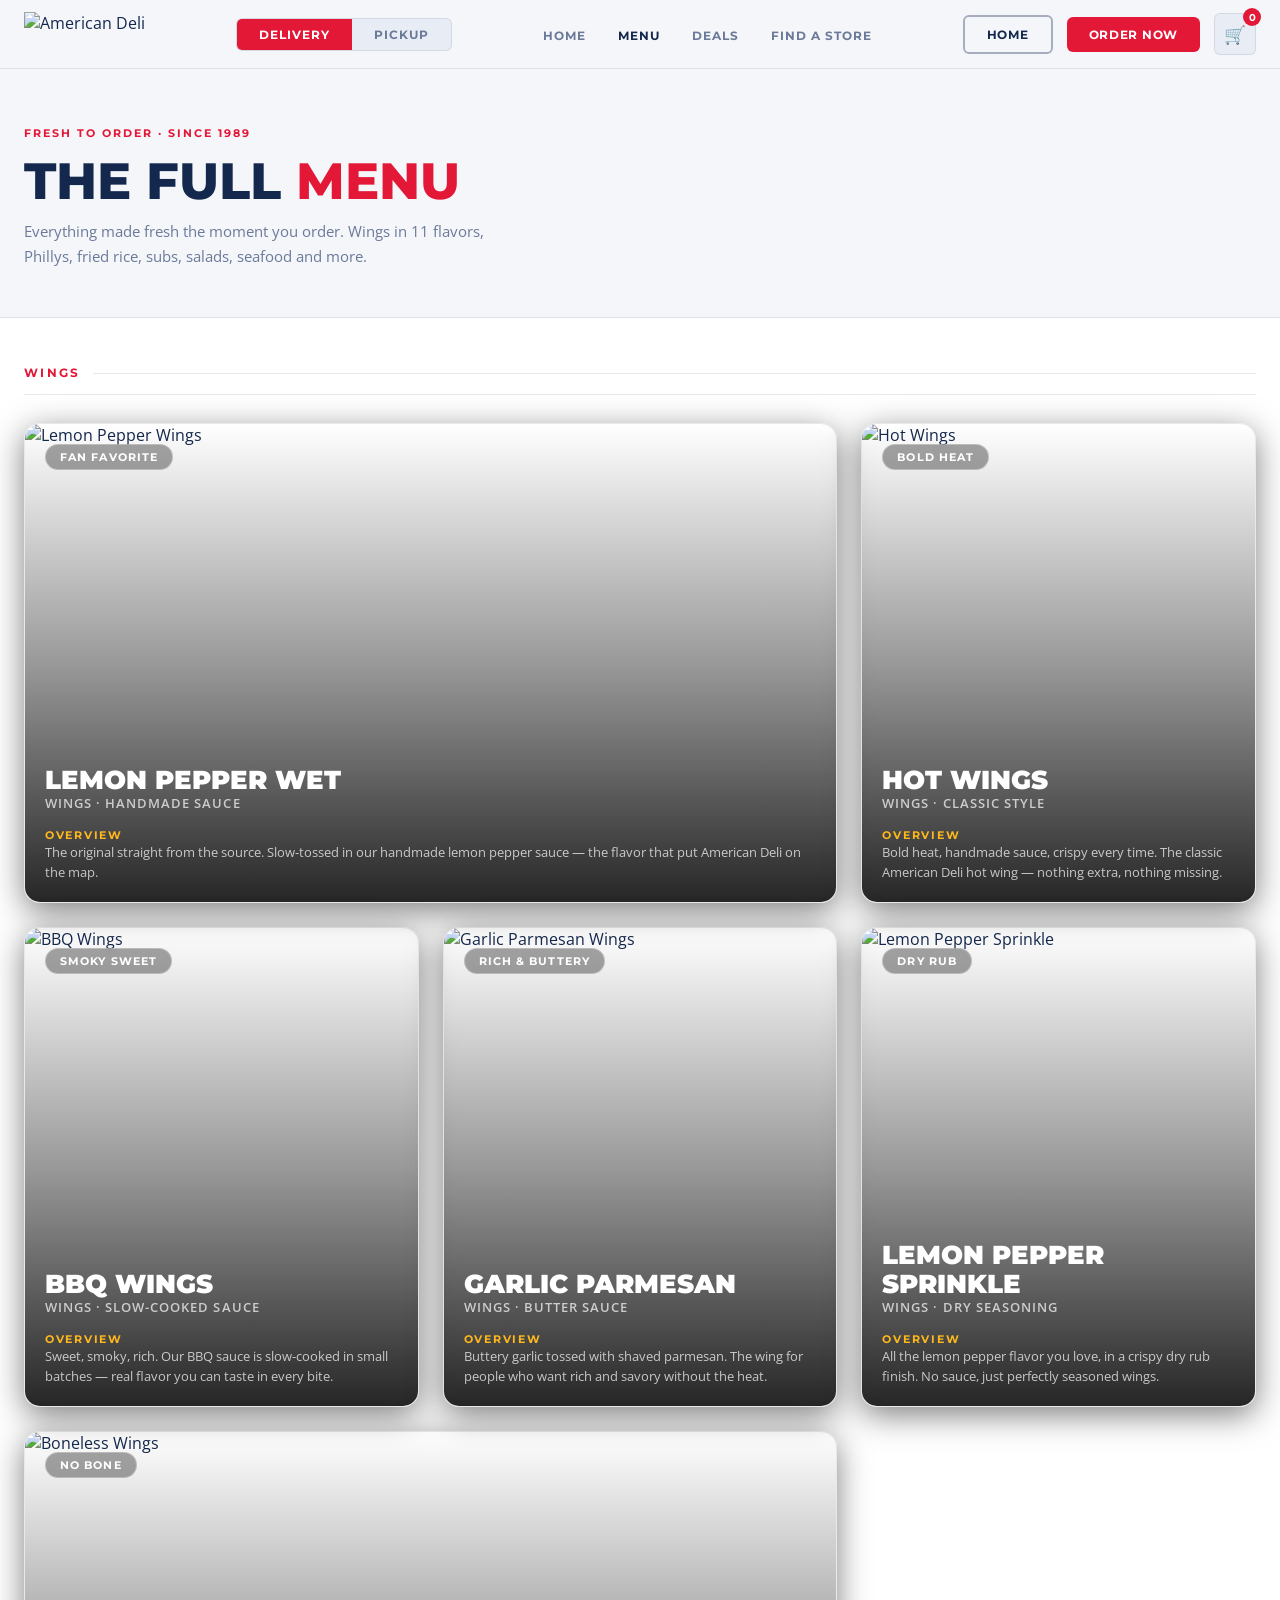
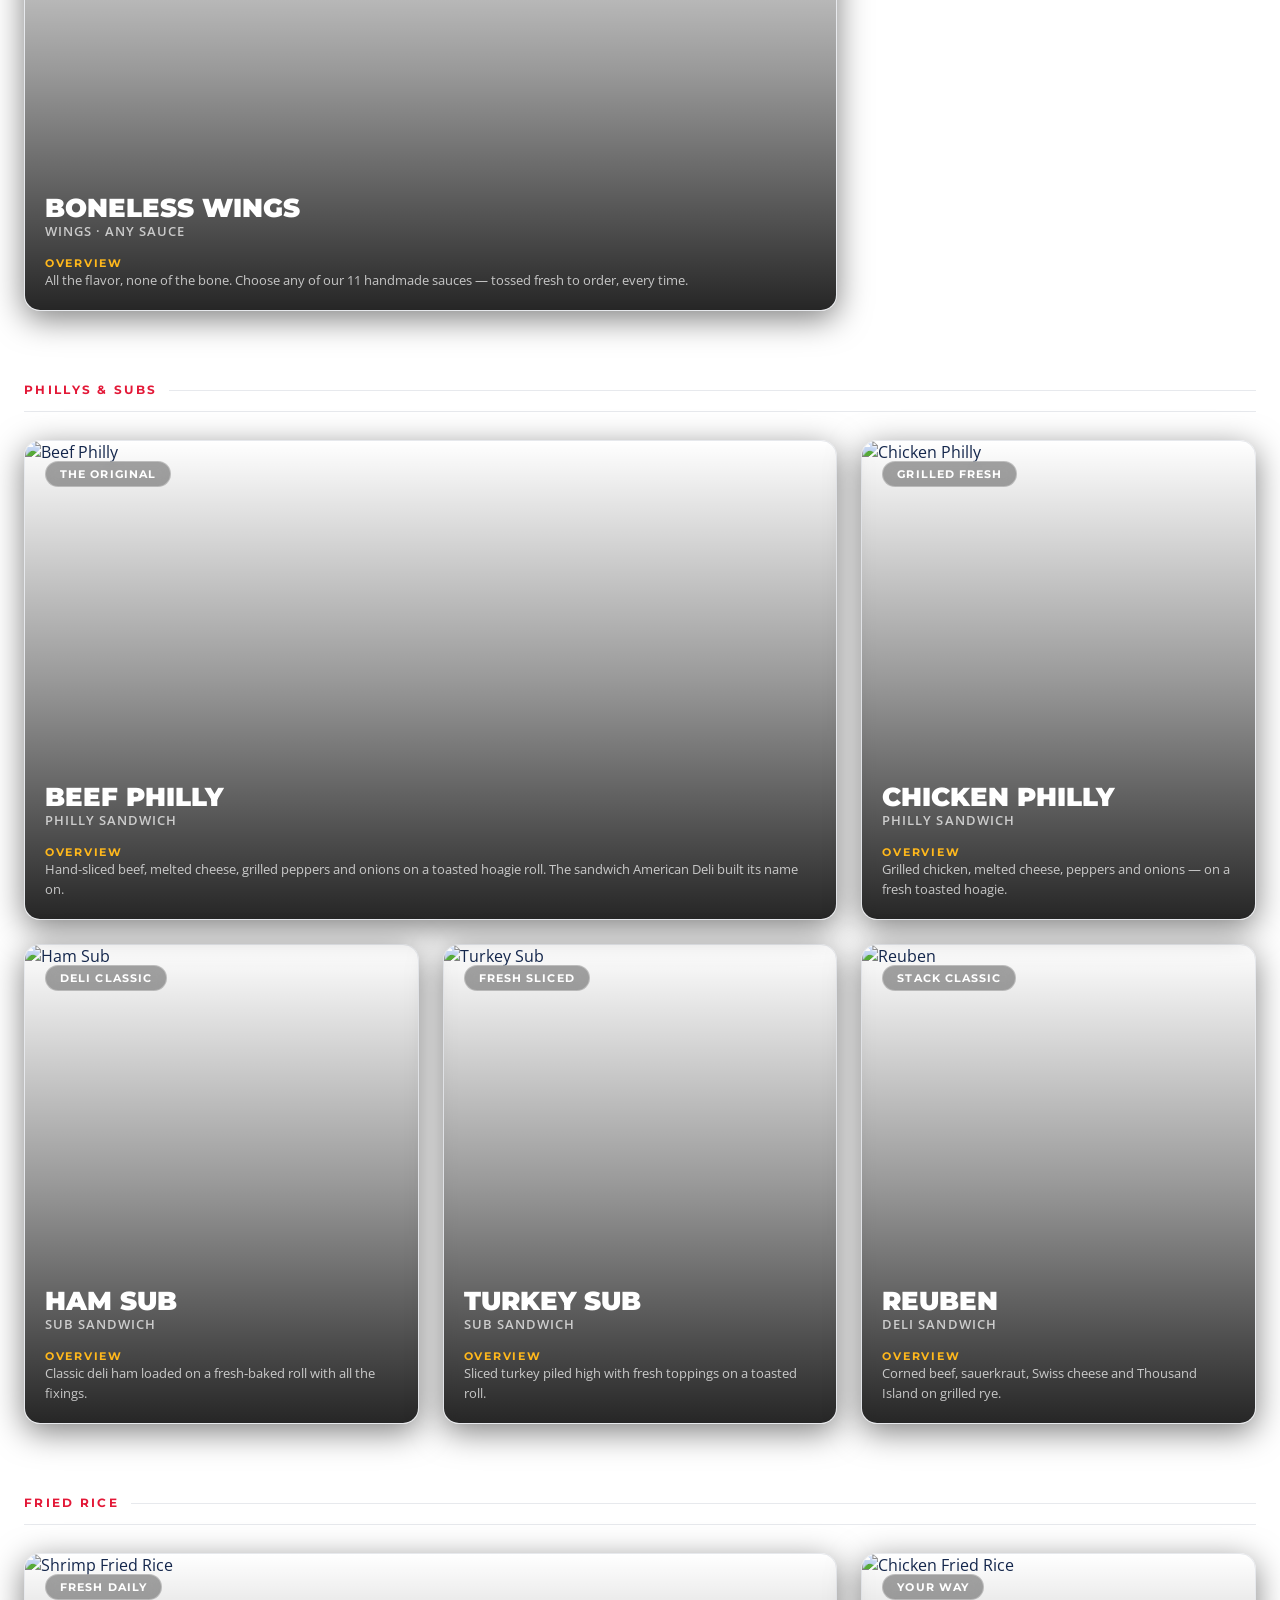
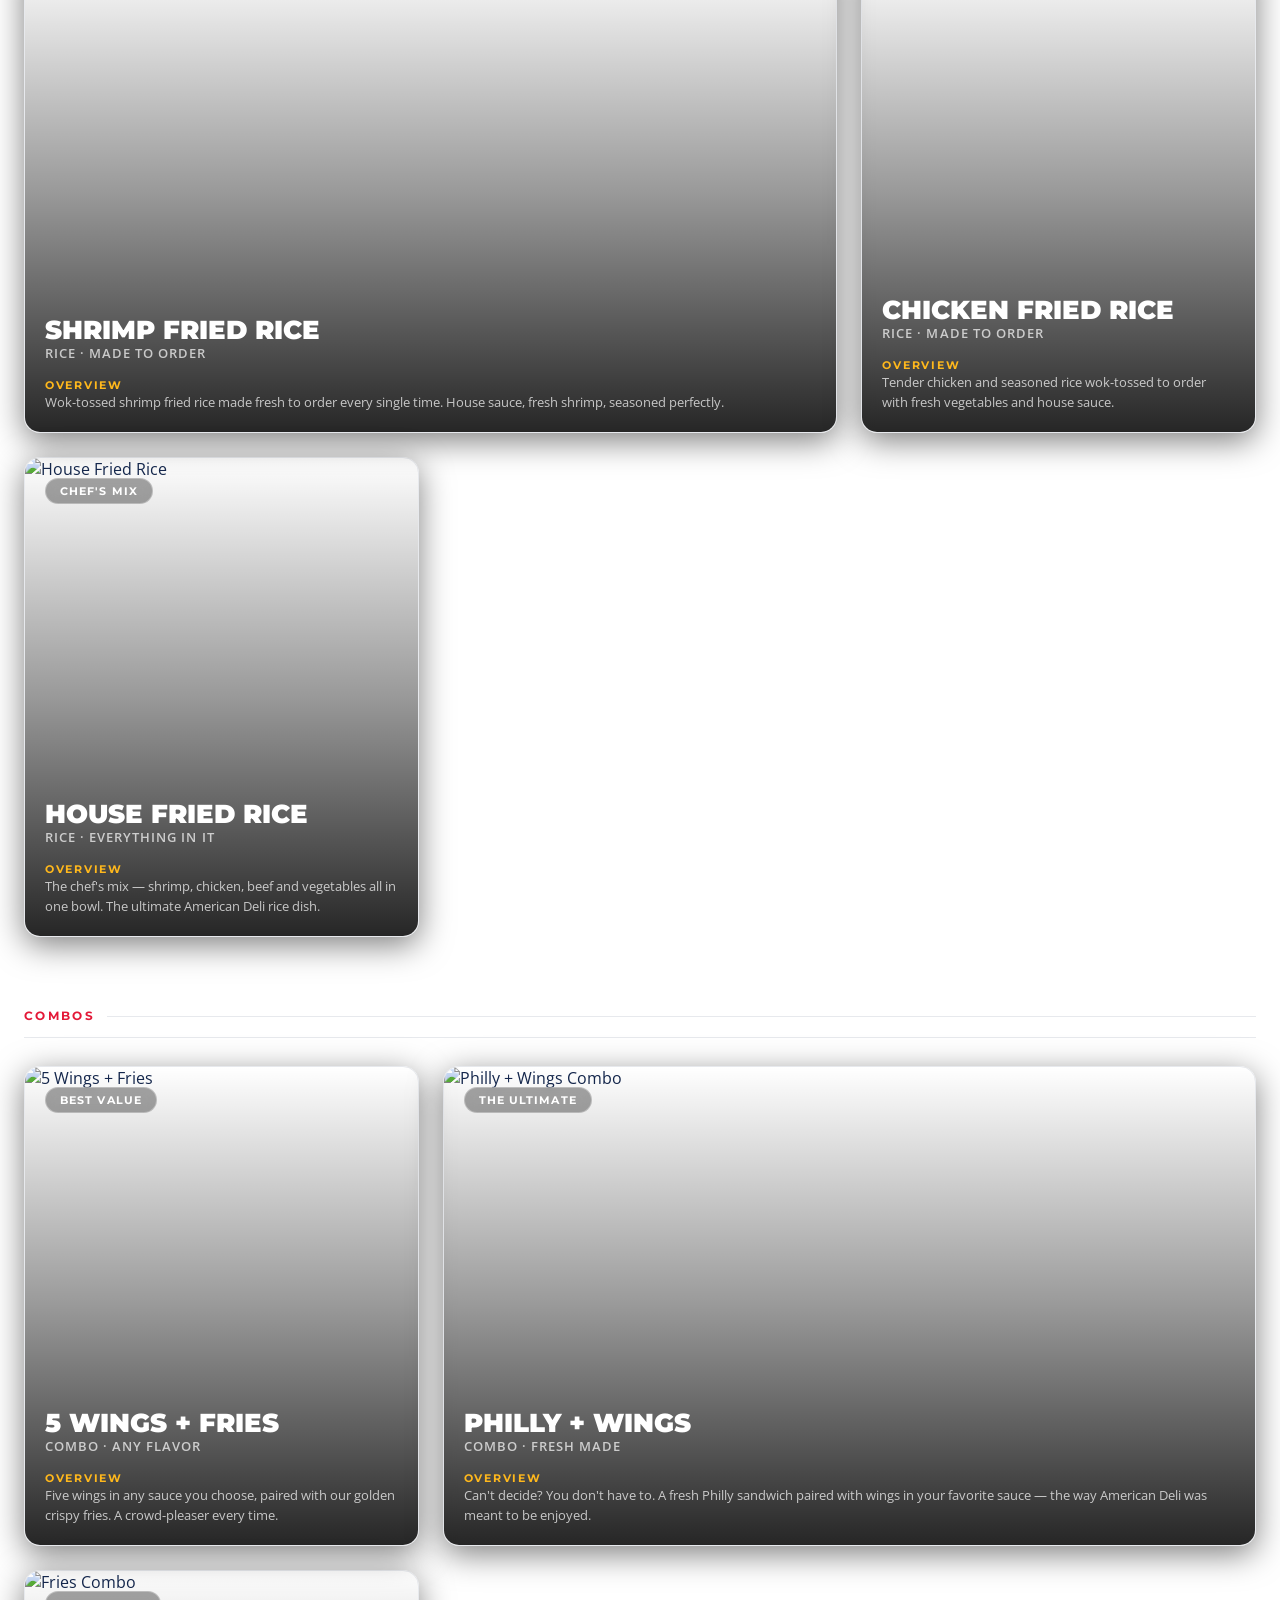
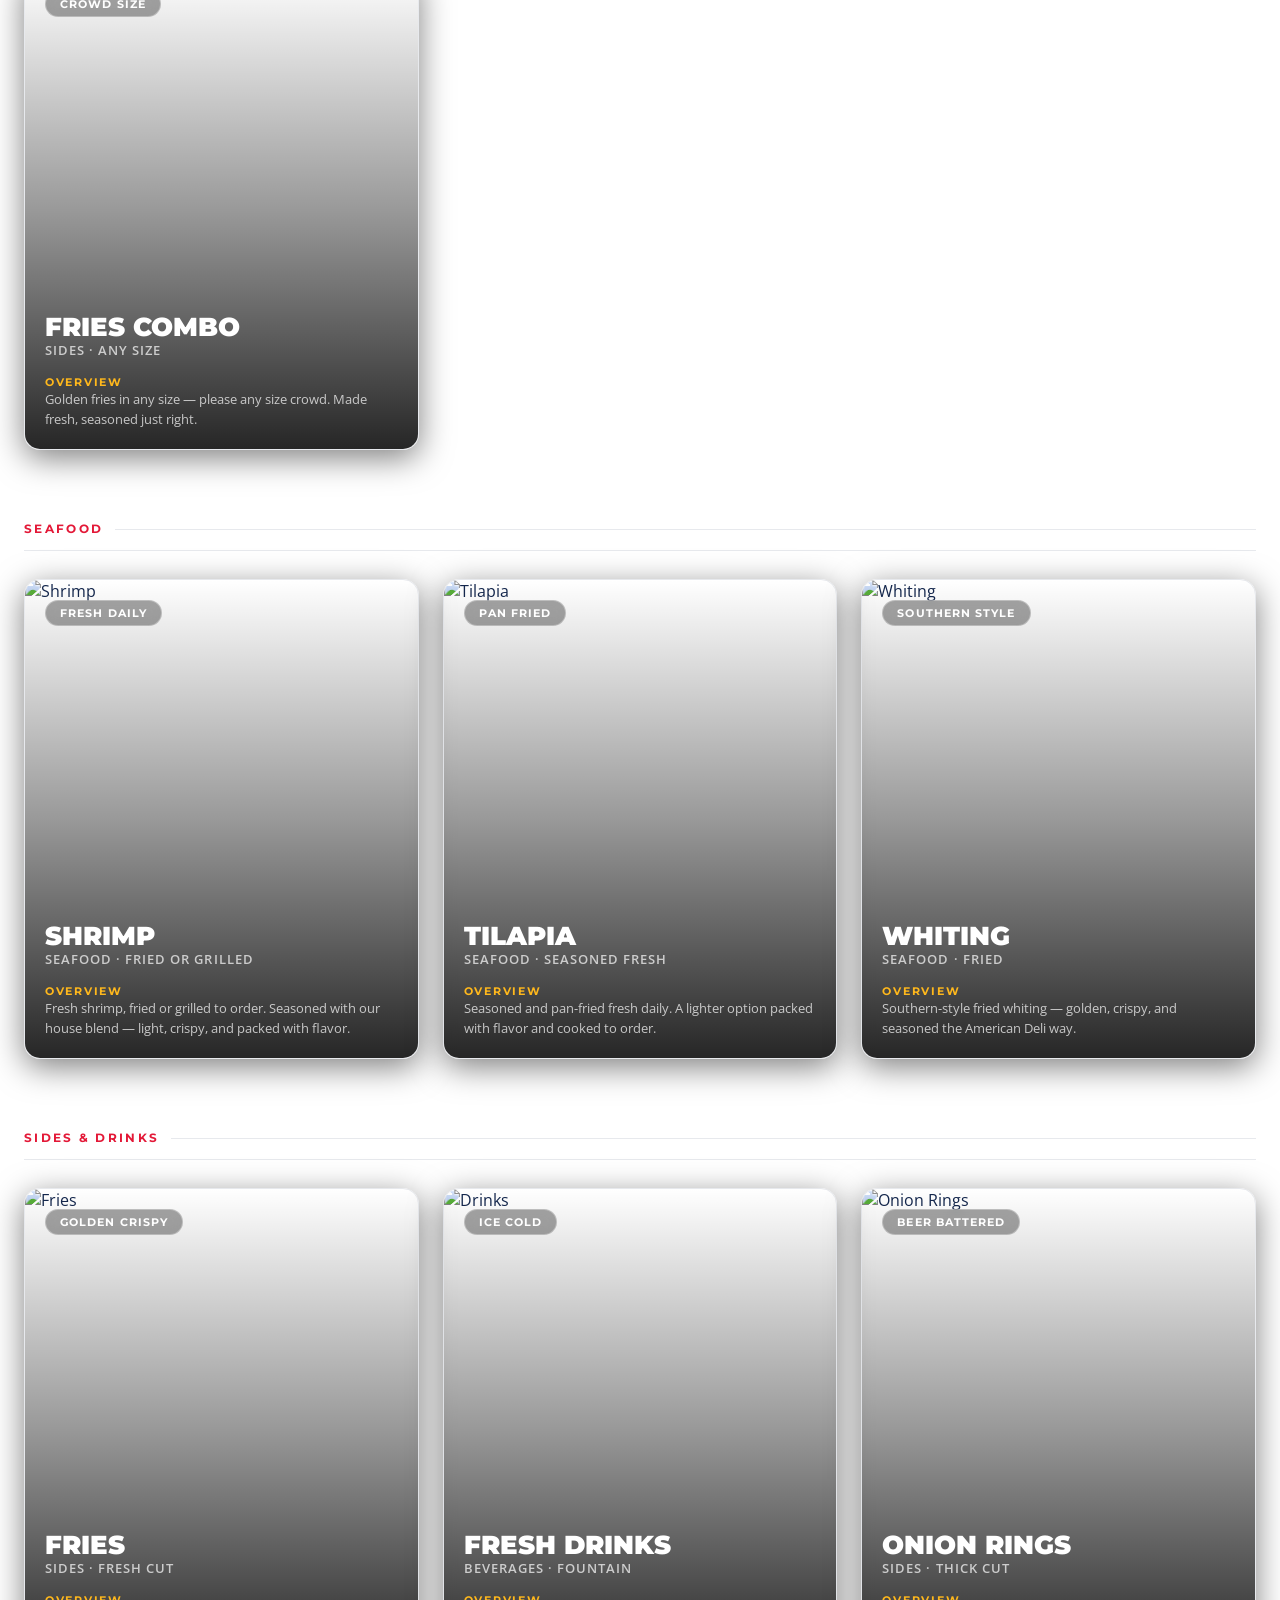
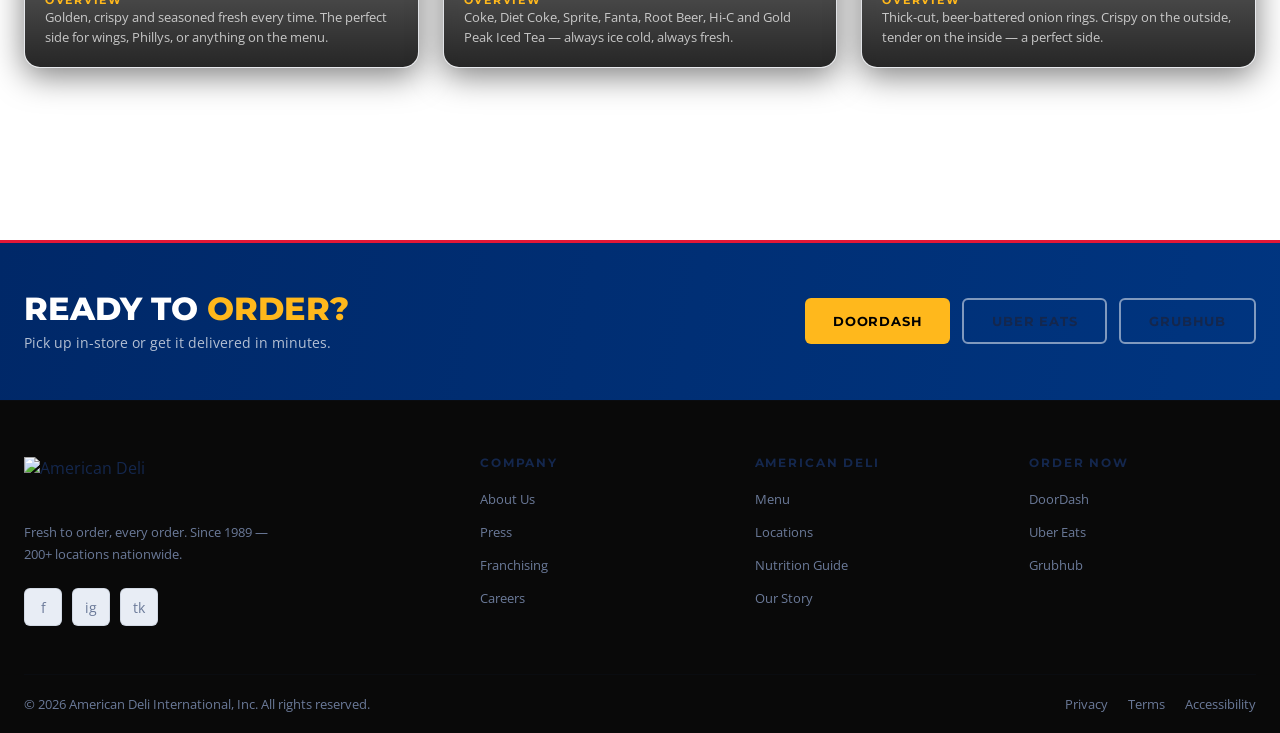
==== commit 7ef6889c: "Add GSAP ScrollTrigger scroll animations Co-Authored-By: Claude Sonnet 4.6 <noreply@anthropic.com>" ====
--- a/menu.html
+++ b/menu.html
@@ -8,6 +8,8 @@
   <link rel="stylesheet" href="css/style.css" />
   <link rel="preconnect" href="https://fonts.googleapis.com" />
   <link rel="preconnect" href="https://fonts.gstatic.com" crossorigin />
+  <script src="https://cdnjs.cloudflare.com/ajax/libs/gsap/3.12.5/gsap.min.js" defer></script>
+  <script src="https://cdnjs.cloudflare.com/ajax/libs/gsap/3.12.5/ScrollTrigger.min.js" defer></script>
 </head>
 <body>
 
@@ -582,5 +584,6 @@
   </footer>
 
   <script src="js/main.js"></script>
+  <script src="js/animations.js"></script>
 </body>
 </html>
--- a/css/style.css
+++ b/css/style.css
@@ -4,24 +4,28 @@
 *, *::before, *::after { margin: 0; padding: 0; box-sizing: border-box; }
 
 :root {
-  /* American Deli brand colors — from their logo & site */
-  --red:      #C8102E;   /* AD primary red */
-  --orange:   #E8440A;   /* warm accent */
-  --gold:     #F5A623;   /* AD gold/amber accent */
-  --dark:     #0D0D0D;
-  --dark2:    #141414;
-  --dark3:    #1C1C1C;
-  --dark4:    #272727;
-  --border:   rgba(255,255,255,0.08);
-  --muted:    #888;
-  --white:    #FFFFFF;
-  --radius:   10px;
-  --t:        0.28s ease;
+  /* American Deli exact brand colors from logo */
+  --red:        #E31837;
+  --red-dark:   #B5101F;
+  --navy:       #002868;
+  --gold:       #FFB81C;
+
+  /* Light theme — black → white, white text → #14274D */
+  --dark:       #FFFFFF;
+  --dark2:      #F4F6FA;
+  --dark3:      #E8EDF5;
+  --dark4:      #D8E0EE;
+  --border:     rgba(20,39,77,0.1);
+  --muted:      #6B7A99;
+  --text:       #14274D;
+  --white:      #FFFFFF;
+  --radius:     10px;
+  --t:          0.28s ease;
 }
 
 html { scroll-behavior: smooth; }
-body { font-family: 'Open Sans', sans-serif; background: var(--dark); color: var(--white); overflow-x: hidden; }
-h1,h2,h3,h4,h5 { font-family: 'Montserrat', sans-serif; font-weight: 800; line-height: 1.1; }
+body { font-family: 'Open Sans', sans-serif; background: var(--dark); color: var(--text); overflow-x: hidden; }
+h1,h2,h3,h4,h5 { font-family: 'Montserrat', sans-serif; font-weight: 800; line-height: 1.1; color: var(--text); }
 a { text-decoration: none; color: inherit; }
 img { display: block; max-width: 100%; }
 ul { list-style: none; }
@@ -38,11 +42,13 @@
   transition: var(--t); cursor: pointer; border: none;
 }
 .btn-red   { background: var(--red); color: #fff; }
-.btn-red:hover { background: #bf1f00; transform: translateY(-1px); box-shadow: 0 6px 20px rgba(214,35,0,.45); }
-.btn-ghost { background: transparent; color: #fff; border: 2px solid rgba(255,255,255,.35); }
-.btn-ghost:hover { border-color: #fff; background: rgba(255,255,255,.08); }
+.btn-red:hover { background: #B5101F; transform: translateY(-1px); box-shadow: 0 6px 20px rgba(227,24,55,.45); }
+.btn-ghost { background: transparent; color: var(--text); border: 2px solid rgba(20,39,77,.35); }
+.btn-ghost:hover { border-color: var(--text); background: rgba(20,39,77,.06); }
 .btn-gold  { background: var(--gold); color: #000; }
 .btn-gold:hover { background: #e6a500; transform: translateY(-1px); }
+.btn-navy  { background: var(--navy); color: #fff; }
+.btn-navy:hover { background: #003580; transform: translateY(-1px); box-shadow: 0 6px 20px rgba(0,40,104,.45); }
 
 /* ─────────────────────────────────────────
    NAVBAR
@@ -75,7 +81,7 @@
   color: var(--muted); transition: var(--t);
 }
 .order-toggle button.active { background: var(--red); color: #fff; }
-.order-toggle button:not(.active):hover { color: #fff; }
+.order-toggle button:not(.active):hover { color: var(--text); }
 
 .nav-links {
   display: flex; align-items: center; gap: 32px;
@@ -85,7 +91,7 @@
   font-size: 0.78rem; letter-spacing: 0.08em; text-transform: uppercase;
   color: var(--muted); transition: color var(--t);
 }
-.nav-links a:hover, .nav-links a.active { color: #fff; }
+.nav-links a:hover, .nav-links a.active { color: var(--text); }
 
 .nav-right { display: flex; align-items: center; gap: 14px; }
 .nav-right .btn { padding: 10px 22px; font-size: 0.75rem; }
@@ -97,7 +103,7 @@
   display: flex; align-items: center; justify-content: center;
   font-size: 1.1rem; transition: var(--t);
 }
-.cart-btn:hover { border-color: var(--red); background: rgba(214,35,0,.12); }
+.cart-btn:hover { border-color: var(--red); background: rgba(227,24,55,.12); }
 .cart-count {
   position: absolute; top: -6px; right: -6px;
   width: 18px; height: 18px; border-radius: 50%;
@@ -112,7 +118,7 @@
 }
 .hamburger span {
   display: block; width: 100%; height: 2px;
-  background: #fff; border-radius: 2px; transition: var(--t);
+  background: var(--text); border-radius: 2px; transition: var(--t);
 }
 .hamburger.open span:nth-child(1) { transform: rotate(45deg) translate(5px,5px); }
 .hamburger.open span:nth-child(2) { opacity: 0; }
@@ -130,7 +136,7 @@
   color: var(--muted); padding: 13px 0;
   border-bottom: 1px solid var(--border); transition: color var(--t);
 }
-.mobile-nav a:hover { color: #fff; }
+.mobile-nav a:hover { color: var(--text); }
 .mobile-nav .order-toggle { margin-top: 20px; width: 100%; }
 .mobile-nav .order-toggle button { flex: 1; justify-content: center; padding: 12px; }
 .mobile-nav .btn { margin-top: 16px; justify-content: center; }
@@ -158,17 +164,6 @@
   background-size: cover; background-position: center;
 }
 
-/* Each slide gets its own gradient direction */
-.slide:nth-child(odd) .slide-bg::after {
-  content: '';
-  position: absolute; inset: 0;
-  background: linear-gradient(90deg, rgba(13,13,13,.92) 0%, rgba(13,13,13,.65) 50%, rgba(13,13,13,.1) 100%);
-}
-.slide:nth-child(even) .slide-bg::after {
-  content: '';
-  position: absolute; inset: 0;
-  background: linear-gradient(270deg, rgba(13,13,13,.92) 0%, rgba(13,13,13,.65) 50%, rgba(13,13,13,.1) 100%);
-}
 
 .slide-content {
   position: relative; z-index: 2;
@@ -177,7 +172,12 @@
 .slide:nth-child(even) .slide-content { justify-content: flex-end; }
 
 .slide-text {
-  max-width: 540px; padding: 0 48px;
+  max-width: 540px; padding: 36px 48px 40px;
+  background: rgba(255,255,255,0.82);
+  backdrop-filter: blur(10px);
+  -webkit-backdrop-filter: blur(10px);
+  border-radius: 16px;
+  border: 1px solid rgba(255,255,255,0.6);
 }
 .slide:nth-child(even) .slide-text { text-align: right; }
 
@@ -185,18 +185,18 @@
   display: inline-block;
   font-family: 'Montserrat', sans-serif; font-weight: 700;
   font-size: 0.72rem; letter-spacing: 0.2em; text-transform: uppercase;
-  color: var(--gold); margin-bottom: 14px;
+  color: var(--red); margin-bottom: 14px;
 }
 
 .slide-text h1 {
   font-size: clamp(2.4rem, 5.5vw, 4.8rem);
   font-weight: 900; text-transform: uppercase; line-height: 1.0;
-  color: #fff; margin-bottom: 16px;
-}
-.slide-text h1 em { font-style: italic; color: var(--gold); }
+  color: var(--text); margin-bottom: 16px;
+}
+.slide-text h1 em { font-style: italic; color: var(--red); }
 
 .slide-desc {
-  font-size: 1rem; color: rgba(255,255,255,.7);
+  font-size: 1rem; color: var(--muted);
   line-height: 1.65; margin-bottom: 32px; max-width: 400px;
 }
 
@@ -207,13 +207,13 @@
 .slider-arrow {
   position: absolute; top: 50%; transform: translateY(-50%);
   z-index: 10; width: 48px; height: 48px;
-  background: rgba(255,255,255,.1); border: 1px solid rgba(255,255,255,.2);
+  background: rgba(255,255,255,.75); border: 1px solid rgba(20,39,77,.15);
   border-radius: 50%; display: flex; align-items: center; justify-content: center;
-  font-size: 1rem; color: #fff;
+  font-size: 1rem; color: var(--text);
   transition: background var(--t), border-color var(--t);
   cursor: pointer;
 }
-.slider-arrow:hover { background: var(--red); border-color: var(--red); }
+.slider-arrow:hover { background: var(--red); border-color: var(--red); color: #fff; }
 .slider-arrow.prev { left: 24px; }
 .slider-arrow.next { right: 24px; }
 
@@ -223,7 +223,7 @@
 }
 .slider-dot {
   width: 8px; height: 8px; border-radius: 50%;
-  background: rgba(255,255,255,.35); cursor: pointer;
+  background: rgba(20,39,77,.3); cursor: pointer;
   transition: var(--t);
 }
 .slider-dot.active { background: var(--red); width: 28px; border-radius: 4px; }
@@ -259,12 +259,12 @@
   transition: var(--t); min-width: 180px;
   font-family: 'Montserrat', sans-serif;
 }
-.order-card:hover { border-color: rgba(214,35,0,.5); background: rgba(214,35,0,.07); }
-.order-card.active { border-color: var(--red); background: rgba(214,35,0,.1); }
+.order-card:hover { border-color: rgba(227,24,55,.5); background: rgba(227,24,55,.07); }
+.order-card.active { border-color: var(--red); background: rgba(227,24,55,.1); }
 
 .order-card-icon { font-size: 1.8rem; }
 .order-card-text .label { font-size: 0.68rem; letter-spacing: 0.12em; text-transform: uppercase; color: var(--muted); }
-.order-card-text .name { font-size: 1rem; font-weight: 800; color: #fff; }
+.order-card-text .name { font-size: 1rem; font-weight: 800; color: var(--text); }
 
 /* ─────────────────────────────────────────
    SECTION HEADER (shared)
@@ -280,9 +280,9 @@
 }
 .sec-head-left h2 {
   font-size: clamp(1.5rem, 3vw, 2.1rem);
-  text-transform: uppercase; color: #fff;
-}
-.sec-head-left h2 span { color: var(--gold); }
+  text-transform: uppercase; color: var(--text);
+}
+.sec-head-left h2 span { color: var(--red); }
 .see-all {
   font-family: 'Montserrat', sans-serif; font-weight: 700;
   font-size: 0.78rem; letter-spacing: 0.08em; text-transform: uppercase;
@@ -318,7 +318,7 @@
 .deal-card:hover {
   transform: translateY(-5px);
   box-shadow: 0 16px 40px rgba(0,0,0,.5);
-  border-color: rgba(214,35,0,.4);
+  border-color: rgba(227,24,55,.4);
 }
 
 .deal-card-img {
@@ -338,7 +338,7 @@
 .deal-card-body { padding: 18px 18px 20px; }
 .deal-card-body h3 {
   font-size: 1rem; font-weight: 800; text-transform: uppercase;
-  color: #fff; margin-bottom: 6px; line-height: 1.3;
+  color: var(--text); margin-bottom: 6px; line-height: 1.3;
 }
 .deal-card-body p { font-size: 0.8rem; color: var(--muted); line-height: 1.5; margin-bottom: 16px; }
 .deal-card-body .btn { width: 100%; justify-content: center; padding: 11px; font-size: 0.75rem; }
@@ -349,9 +349,9 @@
   z-index: 5; width: 40px; height: 40px;
   background: var(--dark3); border: 1px solid var(--border);
   border-radius: 50%; display: flex; align-items: center; justify-content: center;
-  font-size: 0.85rem; color: #fff; cursor: pointer; transition: var(--t);
-}
-.scroll-arrow:hover { background: var(--red); border-color: var(--red); }
+  font-size: 0.85rem; color: var(--text); cursor: pointer; transition: var(--t);
+}
+.scroll-arrow:hover { background: var(--red); border-color: var(--red); color: #fff; }
 .scroll-arrow.left { left: -20px; }
 .scroll-arrow.right { right: -20px; }
 
@@ -374,8 +374,8 @@
   color: var(--muted); border-bottom: 3px solid transparent;
   margin-bottom: -1px; transition: var(--t); cursor: pointer;
 }
-.cat-tab:hover { color: #fff; }
-.cat-tab.active { color: #fff; border-bottom-color: var(--red); }
+.cat-tab:hover { color: var(--text); }
+.cat-tab.active { color: var(--text); border-bottom-color: var(--red); }
 
 .menu-grid {
   display: grid;
@@ -391,7 +391,7 @@
 .menu-card:hover {
   transform: translateY(-4px);
   box-shadow: 0 12px 32px rgba(0,0,0,.45);
-  border-color: rgba(214,35,0,.35);
+  border-color: rgba(227,24,55,.35);
 }
 
 .menu-card-img { height: 170px; overflow: hidden; background: var(--dark4); }
@@ -401,12 +401,12 @@
 .menu-card-body { padding: 14px 16px 18px; }
 .menu-card-body h4 {
   font-size: 0.88rem; font-weight: 800; text-transform: uppercase;
-  color: #fff; margin-bottom: 4px; line-height: 1.3;
+  color: var(--text); margin-bottom: 4px; line-height: 1.3;
 }
 .menu-card-body p { font-size: 0.76rem; color: var(--muted); line-height: 1.45; margin-bottom: 14px; }
 .menu-card-body .add-btn {
   width: 100%; padding: 10px; border-radius: 6px;
-  background: rgba(214,35,0,.15); border: 1px solid rgba(214,35,0,.4);
+  background: rgba(227,24,55,.15); border: 1px solid rgba(227,24,55,.4);
   color: var(--red); font-family: 'Montserrat', sans-serif;
   font-weight: 700; font-size: 0.74rem; letter-spacing: 0.06em;
   text-transform: uppercase; transition: var(--t);
@@ -420,8 +420,8 @@
 
 .feature-inner {
   border-radius: 16px; overflow: hidden;
-  background: linear-gradient(135deg, #1a0500 0%, #2d0a00 50%, #1a0500 100%);
-  border: 1px solid rgba(214,35,0,.25);
+  background: linear-gradient(135deg, #0a0010 0%, #1a001a 40%, #200010 100%);
+  border: 1px solid rgba(227,24,55,.25);
   display: grid; grid-template-columns: 1fr 1fr;
   min-height: 420px;
 }
@@ -479,16 +479,14 @@
 }
 .sauce-strip-text h2 {
   font-size: clamp(1.8rem, 3.5vw, 2.8rem);
-  text-transform: uppercase; color: #fff; margin-bottom: 16px; line-height: 1.1;
-}
-.sauce-strip-text h2 span { color: var(--gold); }
+  text-transform: uppercase; color: var(--text); margin-bottom: 16px; line-height: 1.1;
+}
+.sauce-strip-text h2 span { color: var(--red); }
 .sauce-strip-text p { font-size: 0.92rem; color: var(--muted); line-height: 1.75; margin-bottom: 28px; }
 .sauce-strip-img { position: relative; }
 .sauce-strip-img img {
   width: 100%; border-radius: 14px; object-fit: cover;
-  animation: float 5s ease-in-out infinite;
-}
-@keyframes float { 0%,100% { transform: translateY(0); } 50% { transform: translateY(-10px); } }
+}
 
 /* ─────────────────────────────────────────
    APP DOWNLOAD SECTION  (KFC Pak style)
@@ -501,7 +499,7 @@
   content: '';
   position: absolute; top: -80px; right: -80px;
   width: 400px; height: 400px; border-radius: 50%;
-  background: radial-gradient(circle, rgba(214,35,0,.18) 0%, transparent 70%);
+  background: radial-gradient(circle, rgba(227,24,55,.18) 0%, transparent 70%);
 }
 
 .app-inner {
@@ -514,10 +512,10 @@
 }
 .app-text h2 {
   font-size: clamp(2rem, 4vw, 3rem);
-  text-transform: uppercase; font-weight: 900; color: #fff;
+  text-transform: uppercase; font-weight: 900; color: var(--text);
   margin-bottom: 16px;
 }
-.app-text h2 span { color: var(--gold); }
+.app-text h2 span { color: var(--red); }
 .app-text p { font-size: 0.92rem; color: var(--muted); line-height: 1.75; margin-bottom: 32px; max-width: 440px; }
 
 .app-badges { display: flex; gap: 14px; flex-wrap: wrap; }
@@ -527,10 +525,10 @@
   border: 1px solid var(--border); border-radius: 10px;
   cursor: pointer; transition: var(--t);
 }
-.app-badge:hover { border-color: var(--red); background: rgba(214,35,0,.07); transform: translateY(-2px); }
+.app-badge:hover { border-color: var(--red); background: rgba(227,24,55,.07); transform: translateY(-2px); }
 .app-badge-icon { font-size: 1.6rem; }
 .app-badge-text .label { font-size: 0.65rem; color: var(--muted); text-transform: uppercase; letter-spacing: 0.1em; }
-.app-badge-text .store { font-family: 'Montserrat', sans-serif; font-weight: 800; font-size: 0.95rem; color: #fff; }
+.app-badge-text .store { font-family: 'Montserrat', sans-serif; font-weight: 800; font-size: 0.95rem; color: var(--text); }
 
 .app-phones { display: flex; align-items: flex-end; gap: -20px; }
 .app-phones img {
@@ -545,7 +543,9 @@
    FIND A STORE BANNER
 ───────────────────────────────────────── */
 .store-banner {
-  background: var(--red); padding: 48px 0;
+  background: linear-gradient(100deg, var(--navy) 0%, #003580 100%);
+  padding: 48px 0;
+  border-top: 3px solid var(--red);
 }
 .store-banner-inner {
   display: flex; align-items: center;
@@ -596,11 +596,11 @@
 .footer-col h5 {
   font-family: 'Montserrat', sans-serif; font-size: 0.72rem;
   font-weight: 700; letter-spacing: 0.16em; text-transform: uppercase;
-  color: #fff; margin-bottom: 18px;
+  color: var(--text); margin-bottom: 18px;
 }
 .footer-col li { margin-bottom: 11px; }
 .footer-col a { font-size: 0.84rem; color: var(--muted); transition: color var(--t); }
-.footer-col a:hover { color: #fff; }
+.footer-col a:hover { color: var(--text); }
 
 .footer-bottom {
   border-top: 1px solid var(--border); padding: 20px 0;
@@ -609,7 +609,7 @@
 .footer-bottom p { font-size: 0.8rem; color: var(--muted); }
 .footer-legal { display: flex; gap: 20px; }
 .footer-legal a { font-size: 0.8rem; color: var(--muted); transition: color var(--t); }
-.footer-legal a:hover { color: #fff; }
+.footer-legal a:hover { color: var(--text); }
 
 /* ─────────────────────────────────────────
    MENU PAGE
@@ -619,7 +619,7 @@
   padding: 56px 0 48px; border-bottom: 1px solid var(--border);
 }
 .menu-page-hero h1 {
-  font-size: clamp(2rem, 4vw, 3.2rem); text-transform: uppercase; color: #fff; margin-bottom: 10px;
+  font-size: clamp(2rem, 4vw, 3.2rem); text-transform: uppercase; color: var(--text); margin-bottom: 10px;
 }
 .menu-page-hero h1 span { color: var(--red); }
 .menu-page-hero p { font-size: 0.92rem; color: var(--muted); max-width: 460px; line-height: 1.7; }
@@ -751,7 +751,7 @@
   border: none; cursor: pointer;
   transition: background 0.2s ease, transform 0.2s ease;
 }
-.travel-card-cta .order-btn:hover { background: #a30d24; transform: scale(1.04); }
+.travel-card-cta .order-btn:hover { background: #B5101F; transform: scale(1.04); }
 .travel-card-cta .order-btn .arrow { font-size: 1rem; }
 
 /* Wide card variant (takes 2 columns) */
@@ -771,9 +771,8 @@
 /* ─────────────────────────────────────────
    SCROLL REVEAL
 ───────────────────────────────────────── */
-.reveal { opacity: 0; transform: translateY(28px); transition: opacity .65s ease, transform .65s ease; }
-.reveal.visible { opacity: 1; transform: translateY(0); }
-.d1 { transition-delay: .1s; } .d2 { transition-delay: .2s; } .d3 { transition-delay: .3s; } .d4 { transition-delay: .4s; }
+.reveal { opacity: 1; transform: none; }
+.d1, .d2, .d3, .d4 {}
 
 /* ─────────────────────────────────────────
    RESPONSIVE
